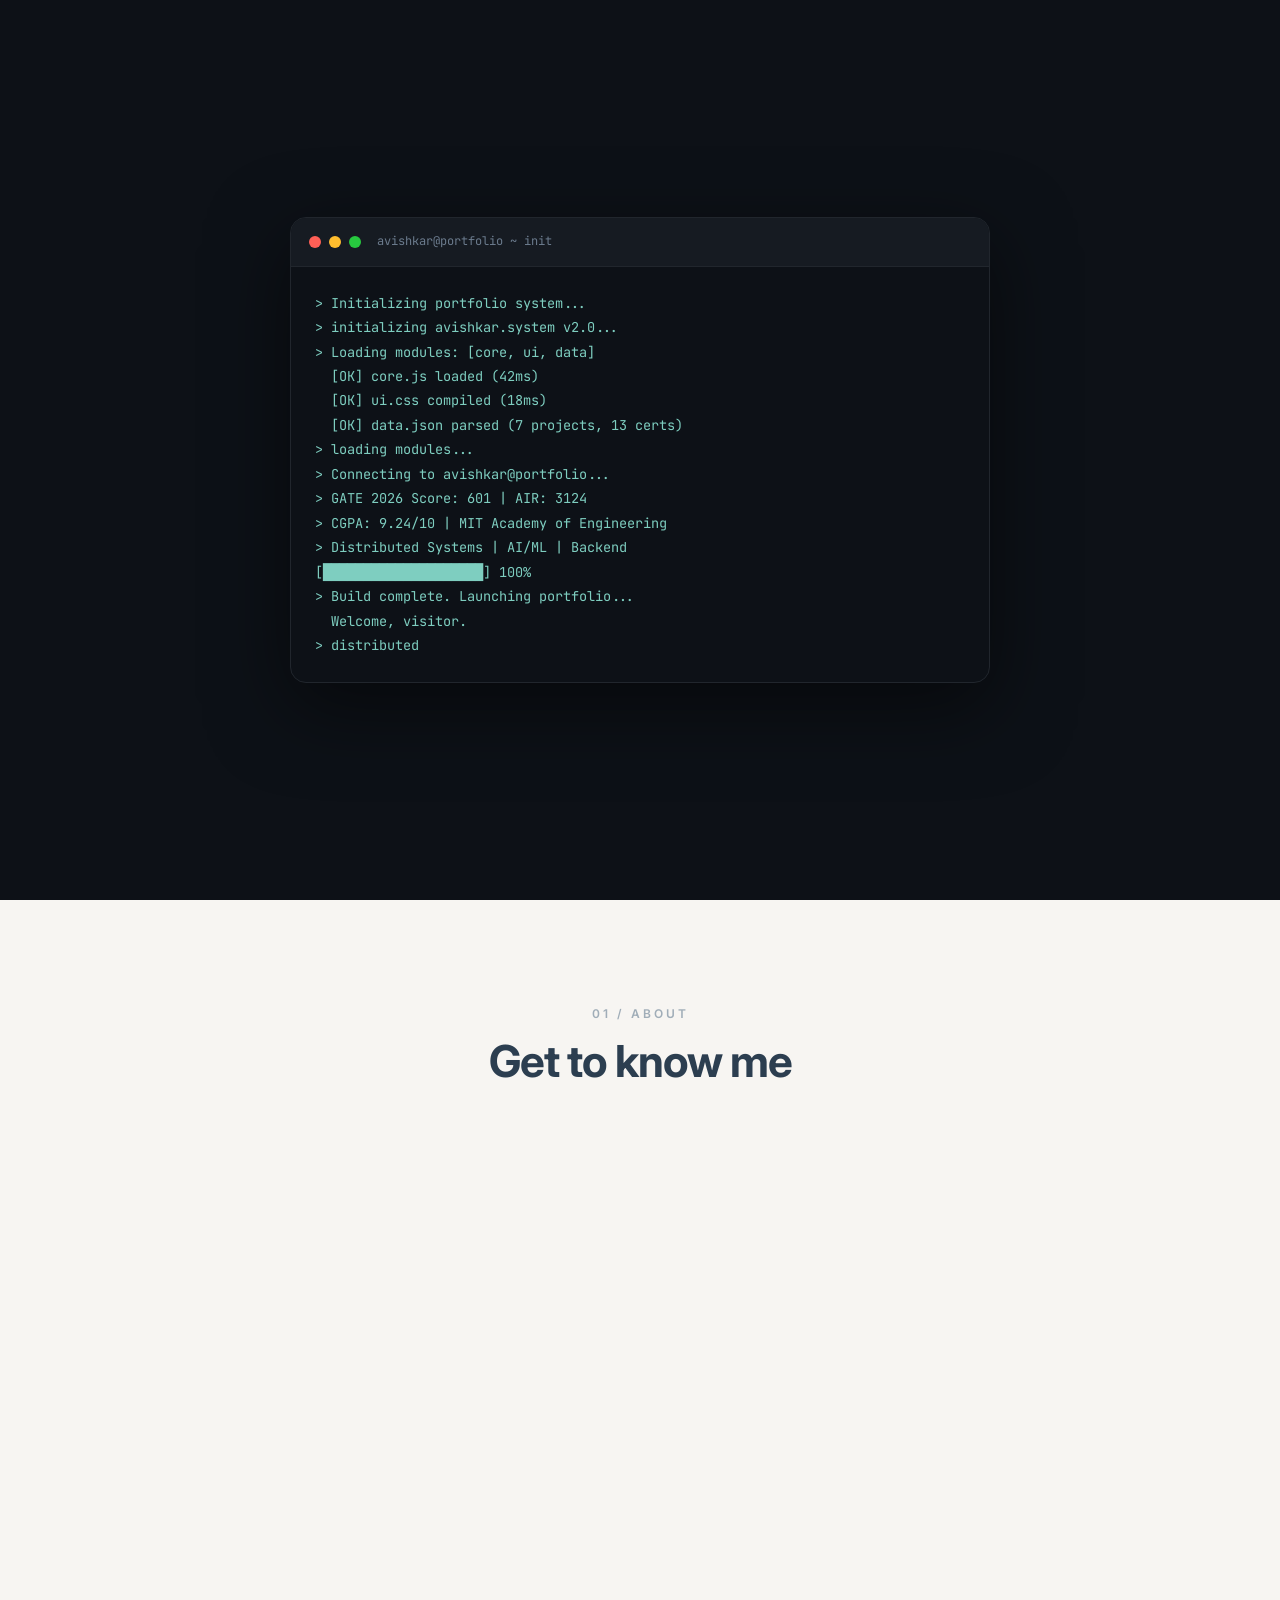
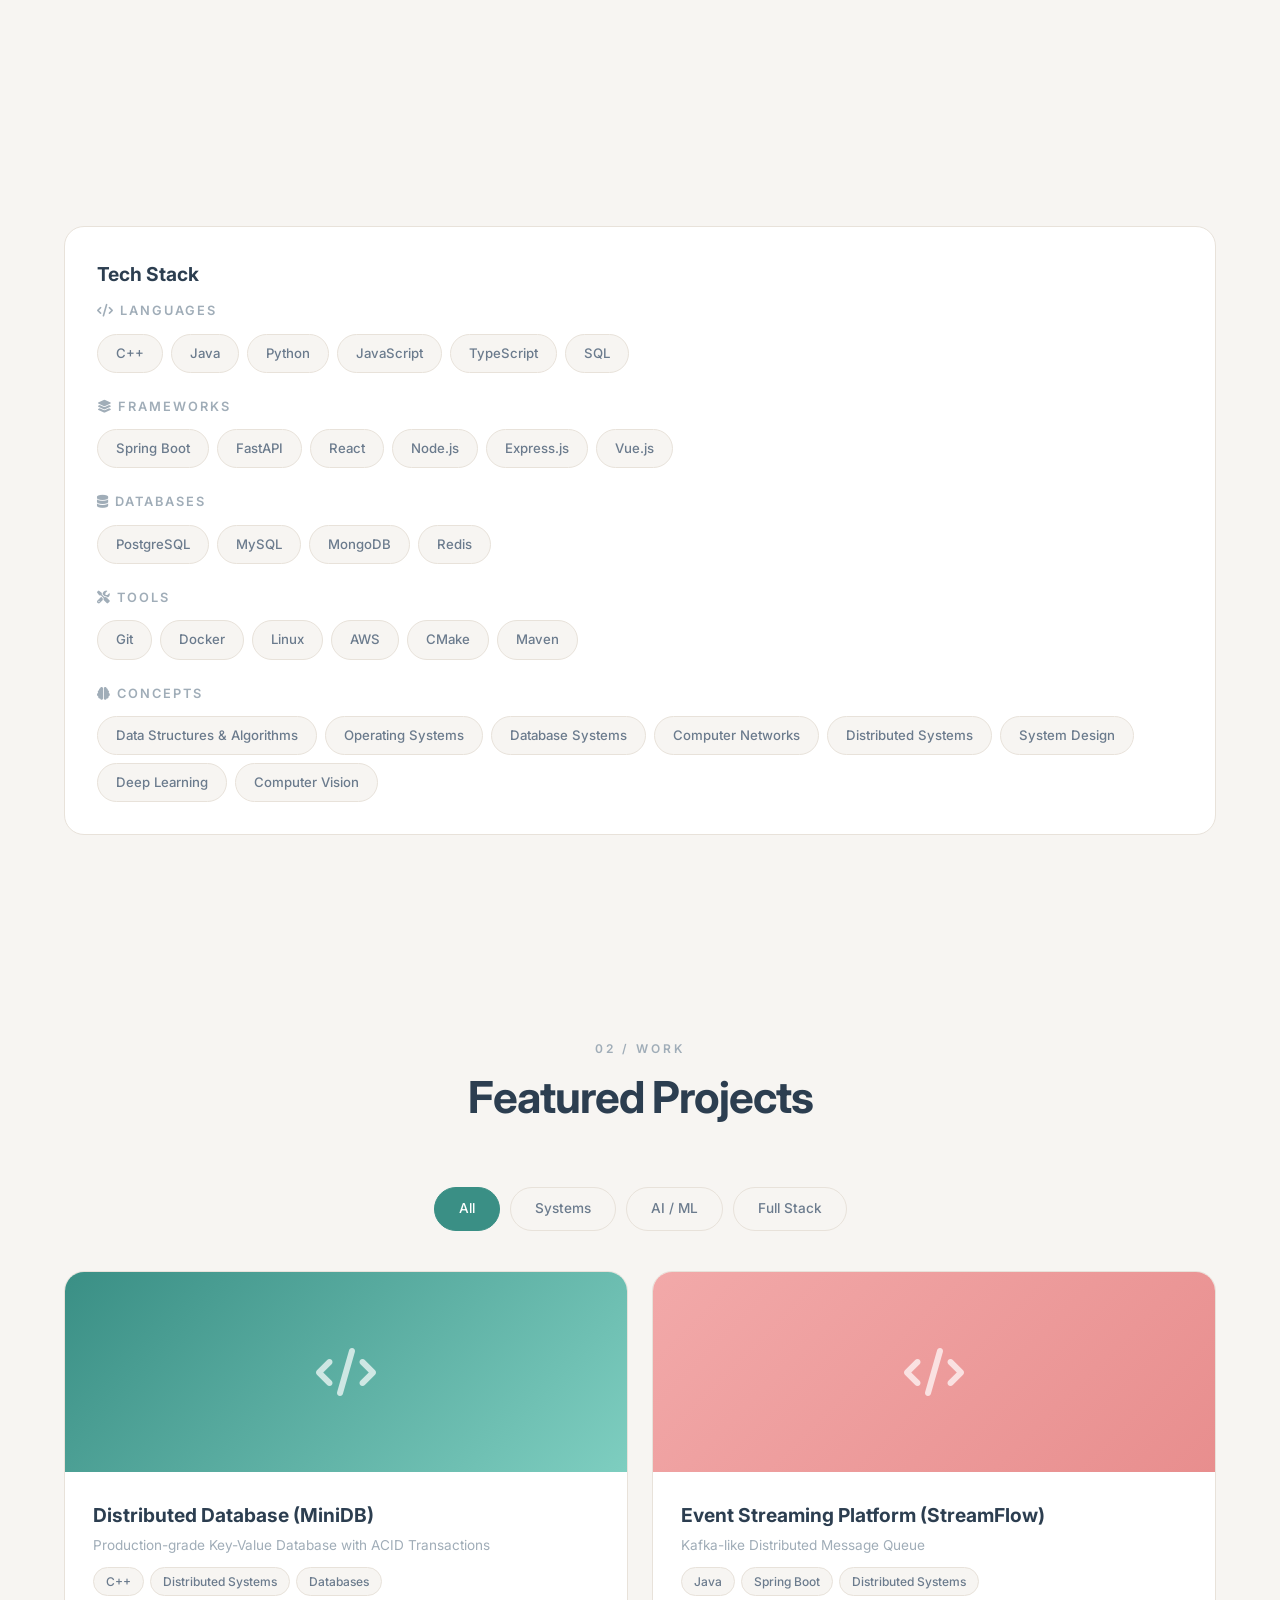
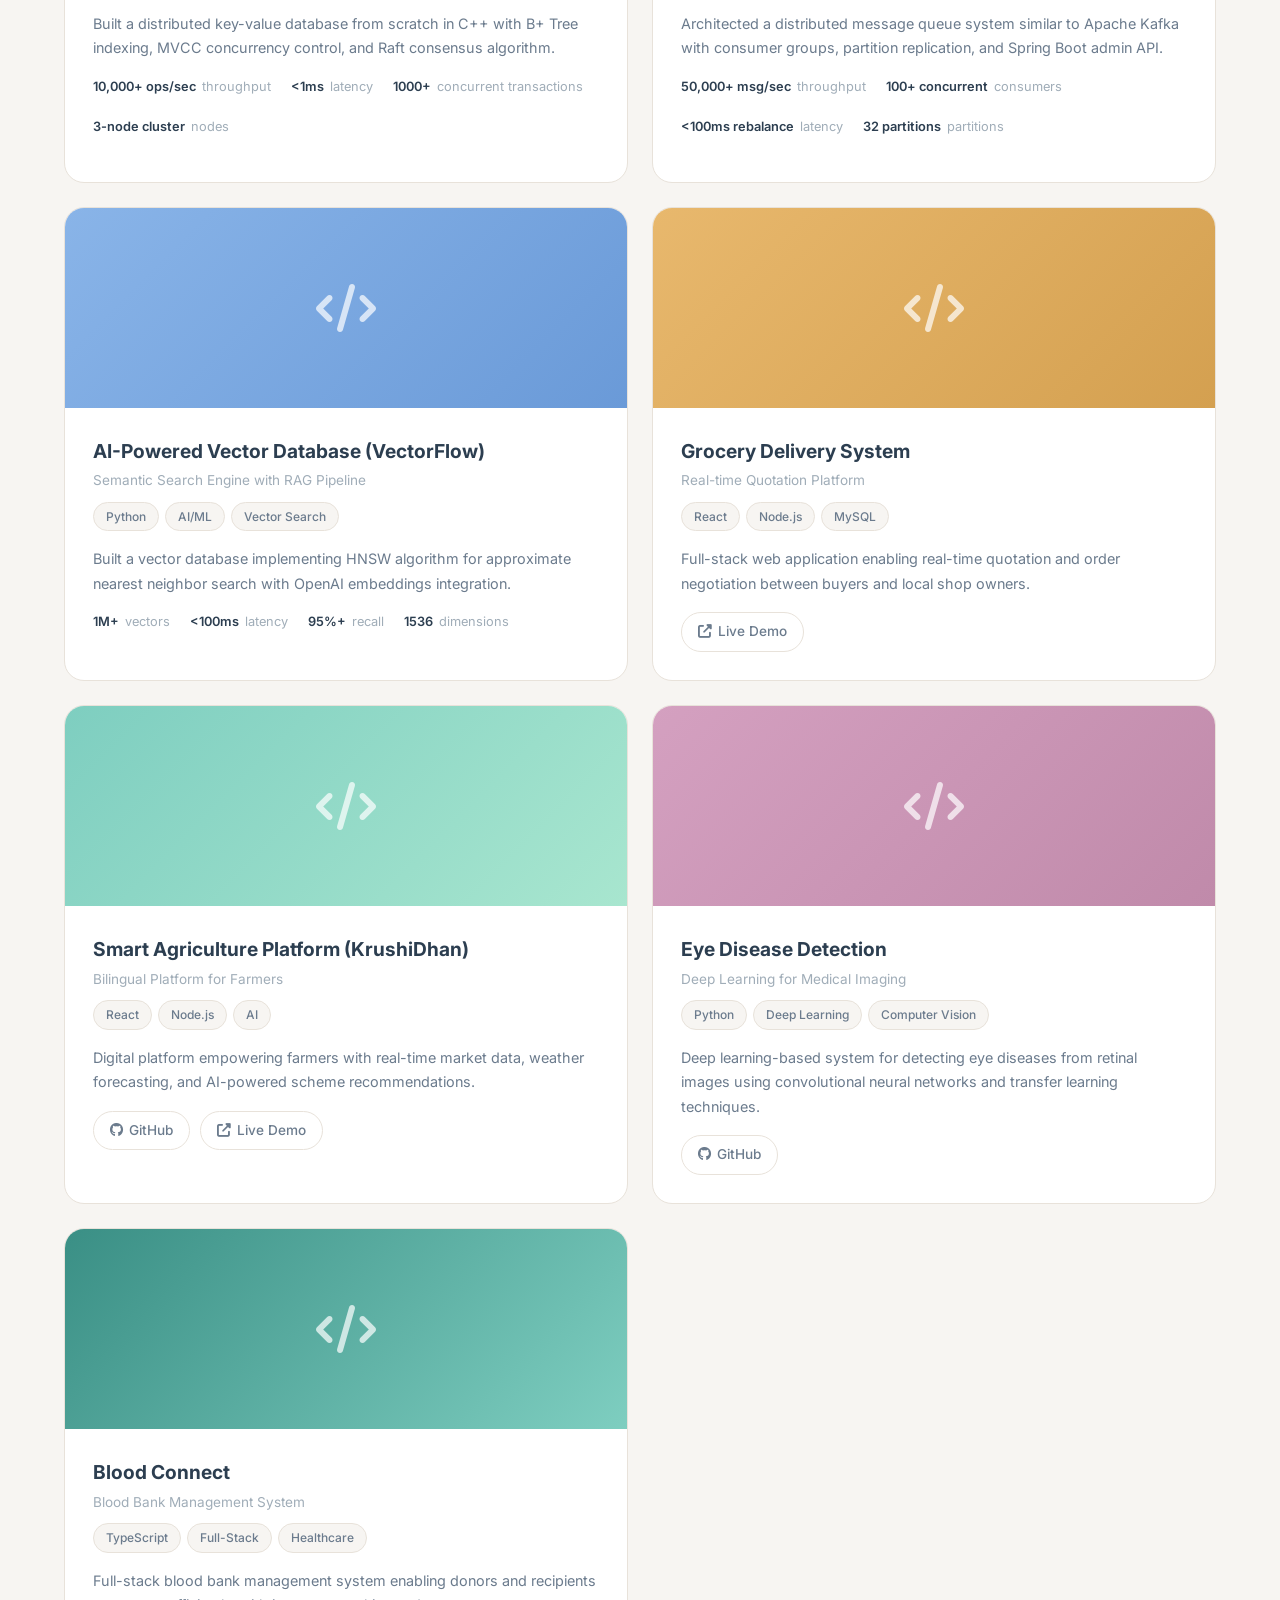
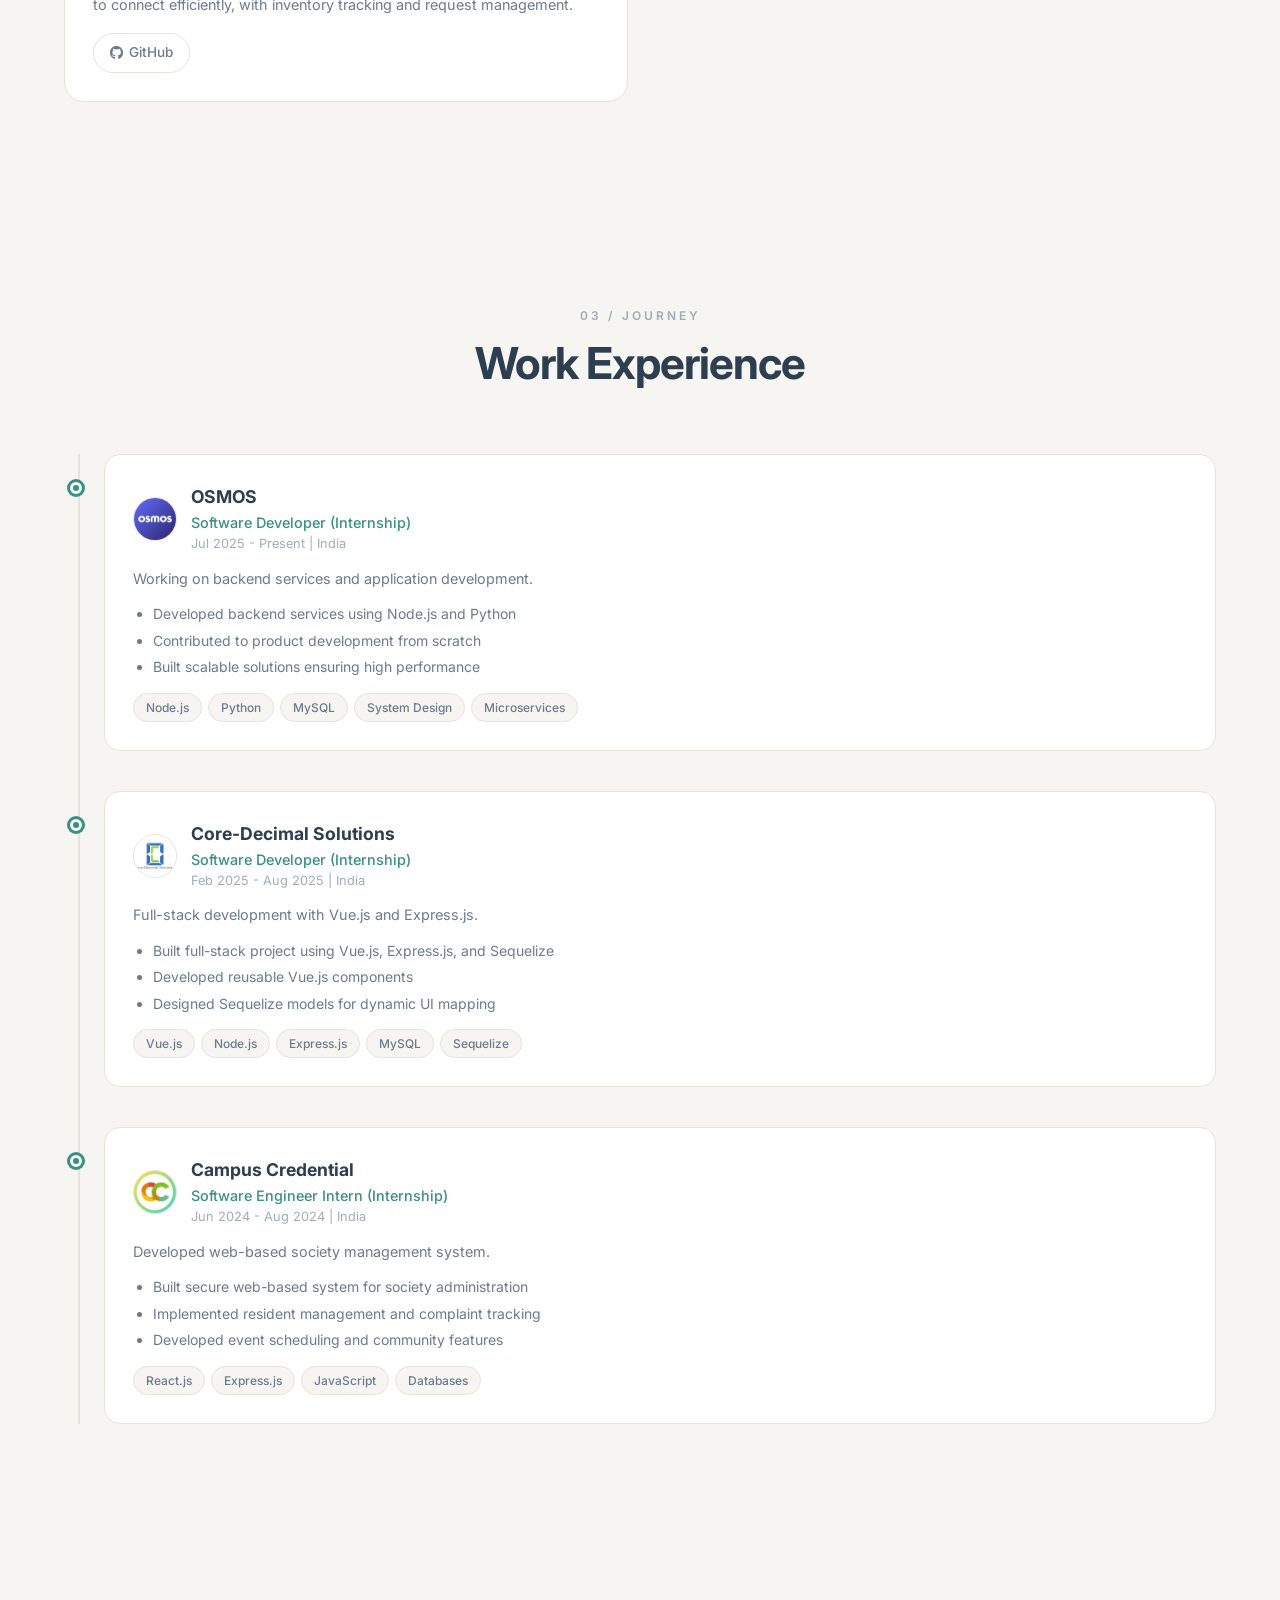
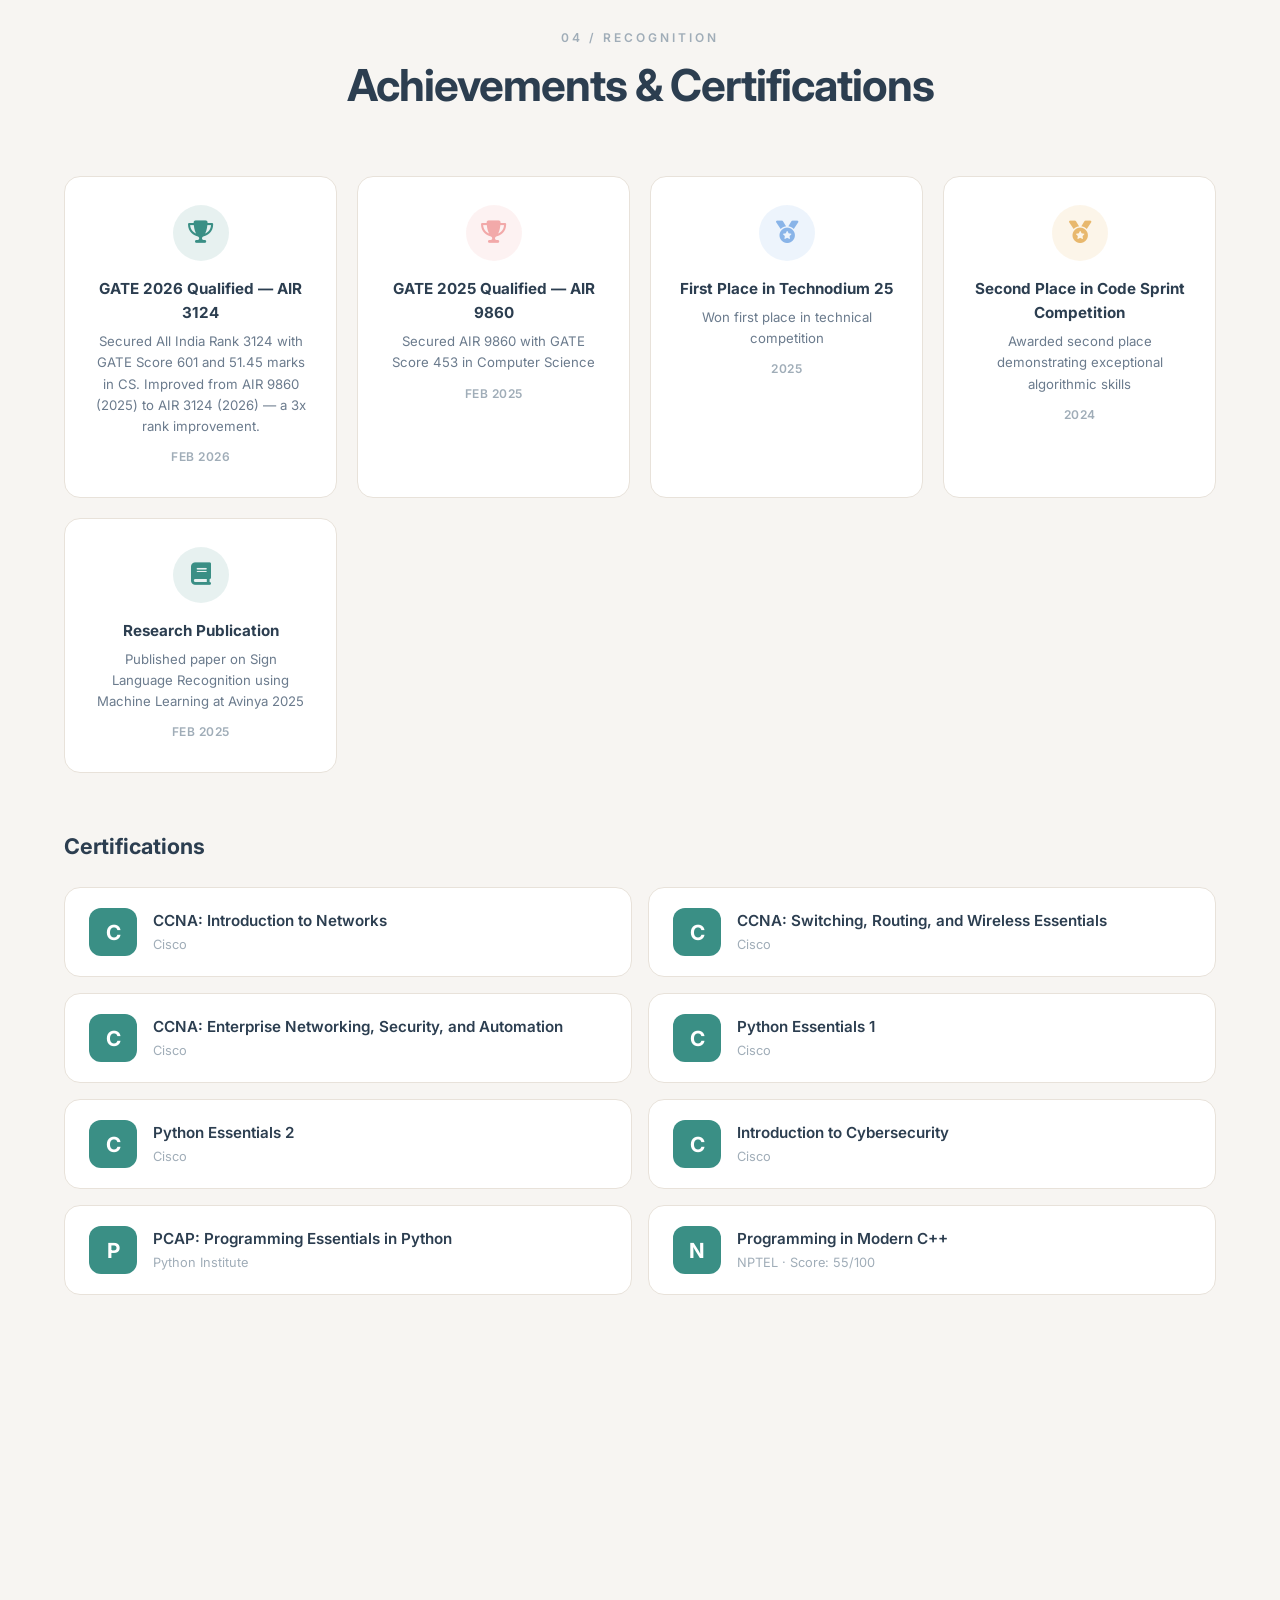
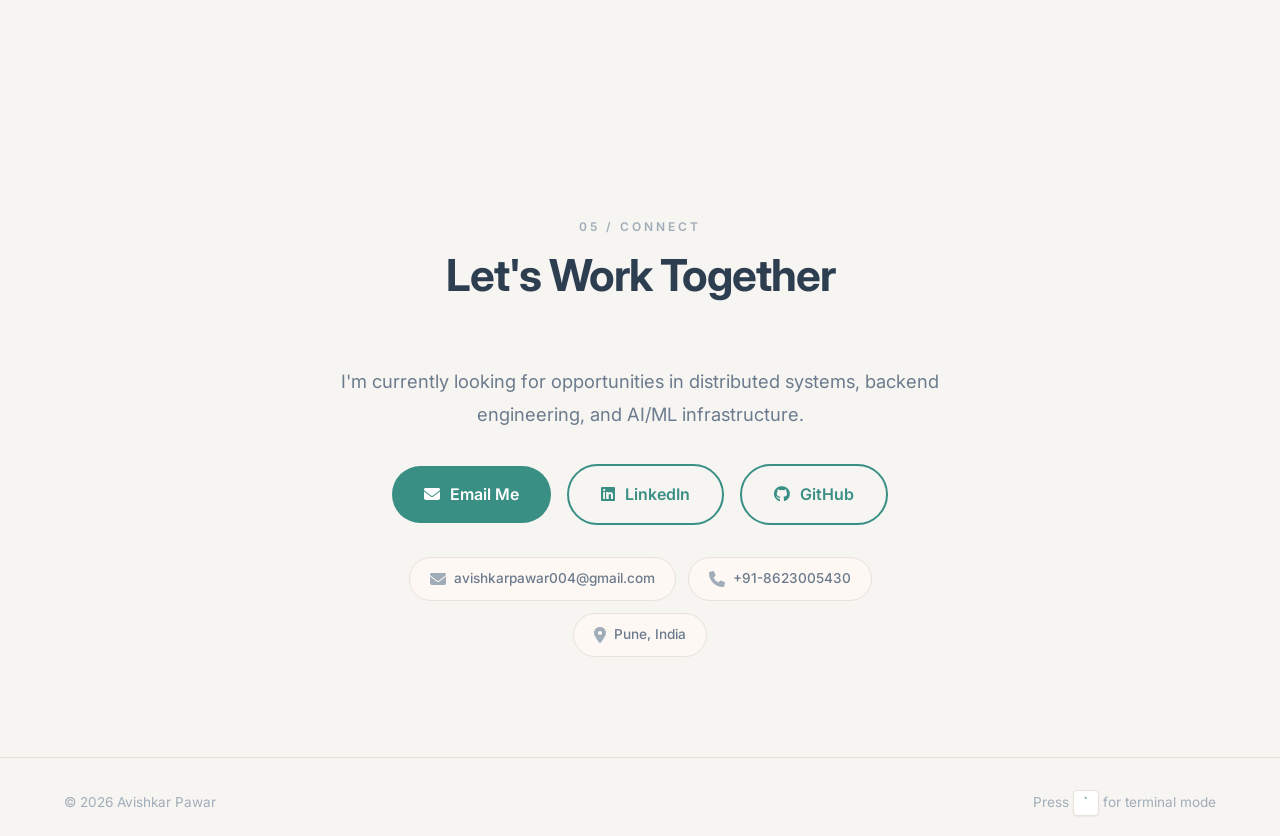
==== index.html @ d1894de3 "feat: add portfolio website, profile README, resumes, and certificates" ====
<!DOCTYPE html>
<html lang="en" data-theme="light">
<head>
  <meta charset="UTF-8">
  <meta name="viewport" content="width=device-width, initial-scale=1.0">
  <meta name="description" content="Avishkar Pawar — Systems Engineer specializing in Distributed Systems, Database Internals, and AI/ML. GATE 2026 qualified with AIR 3124. Building production-grade systems from scratch.">
  <meta name="keywords" content="Avishkar Pawar, Distributed Systems, Database Internals, AI/ML, C++, Java, Python, Software Engineer, Backend Engineer, GATE 2026">
  <meta name="author" content="Avishkar Pawar">
  <meta name="theme-color" content="#3A8F85">
  <meta name="color-scheme" content="light dark">

  <!-- Open Graph -->
  <meta property="og:type" content="website">
  <meta property="og:title" content="Avishkar Pawar — Systems & AI/ML Engineer">
  <meta property="og:description" content="Final-year Computer Engineering student building production-grade distributed systems, databases, and AI/ML infrastructure from scratch.">
  <meta property="og:image" content="assets/profile.png">
  <meta property="og:url" content="https://avishkarpawar.dev">
  <meta property="og:site_name" content="Avishkar Pawar Portfolio">

  <!-- Twitter Card -->
  <meta name="twitter:card" content="summary_large_image">
  <meta name="twitter:title" content="Avishkar Pawar — Systems & AI/ML Engineer">
  <meta name="twitter:description" content="Building production-grade distributed systems, databases, and AI/ML infrastructure from scratch.">
  <meta name="twitter:image" content="assets/profile.png">

  <title>Avishkar Pawar | Systems & AI/ML Engineer</title>

  <!-- Favicon -->
  <link rel="icon" type="image/x-icon" href="assets/favicon.ico">

  <!-- Preconnect hints for fonts -->
  <link rel="preconnect" href="https://fonts.googleapis.com">
  <link rel="preconnect" href="https://fonts.gstatic.com" crossorigin>
  <link rel="preconnect" href="https://cdnjs.cloudflare.com" crossorigin>

  <!-- Google Fonts: Inter + JetBrains Mono -->
  <link href="https://fonts.googleapis.com/css2?family=Inter:wght@300;400;500;600;700;800&family=JetBrains+Mono:wght@400;500;600&display=swap" rel="stylesheet">

  <!-- Font Awesome 6.4 — local copy (works on file://) with CDN fallback -->
  <link rel="stylesheet" href="css/fontawesome/all.min.css">
  <link rel="stylesheet" href="https://cdnjs.cloudflare.com/ajax/libs/font-awesome/6.4.0/css/all.min.css">

  <!-- Custom CSS -->
  <link rel="stylesheet" href="css/style.css">
</head>
<body>

  <!-- ============================================
       TERMINAL BOOT ANIMATION OVERLAY
  ============================================= -->
  <div class="terminal-boot" id="terminal-boot">
    <div class="terminal-window boot-window">
      <div class="terminal-header">
        <span class="dot red"></span>
        <span class="dot yellow"></span>
        <span class="dot green"></span>
        <span class="terminal-title">avishkar@portfolio ~ init</span>
      </div>
      <div class="terminal-body" id="boot-output"></div>
    </div>
  </div>

  <!-- ============================================
       CLI OVERLAY (hidden, toggled with backtick)
  ============================================= -->
  <div class="cli-overlay" id="cli-overlay">
    <div class="terminal-window cli-window">
      <div class="terminal-header">
        <span class="dot red"></span>
        <span class="dot yellow"></span>
        <span class="dot green"></span>
        <span class="terminal-title">avishkar@portfolio ~ cli</span>
        <button class="cli-close-btn" id="cli-close" aria-label="Close terminal">&times;</button>
      </div>
      <div class="terminal-body cli-body">
        <div class="cli-output" id="cli-output">
          <div class="cli-line">Welcome to Avishkar's interactive portfolio CLI.</div>
          <div class="cli-line">Type <span class="cli-cmd">help</span> for available commands.</div>
          <div class="cli-line">&nbsp;</div>
        </div>
        <div class="cli-input-line">
          <span class="cli-prompt">visitor@portfolio:~$</span>
          <input type="text" class="cli-input" id="cli-input" autocomplete="off" spellcheck="false" autofocus>
        </div>
      </div>
    </div>
  </div>

  <!-- Scroll Progress Bar -->
  <div class="scroll-progress" id="scroll-progress" role="progressbar" aria-valuenow="0" aria-valuemin="0" aria-valuemax="100"></div>

  <!-- Navigation -->
  <nav class="navbar" id="navbar" role="navigation" aria-label="Main navigation">
    <div class="container">
      <a href="#home" class="logo" aria-label="Avishkar Pawar — Home">AP<span class="logo-accent">.</span></a>

      <ul class="nav-menu" id="nav-menu" role="menubar">
        <li role="none"><a href="#home" class="nav-link" role="menuitem">Home</a></li>
        <li role="none"><a href="#about" class="nav-link" role="menuitem">About</a></li>
        <li role="none"><a href="#projects" class="nav-link" role="menuitem">Projects</a></li>
        <li role="none"><a href="#experience" class="nav-link" role="menuitem">Experience</a></li>
        <li role="none"><a href="#contact" class="nav-link" role="menuitem">Contact</a></li>
      </ul>

      <div class="nav-actions">
        <button class="theme-toggle" id="theme-toggle" aria-label="Toggle dark mode">
          <i class="fas fa-moon"></i>
        </button>
        <button class="terminal-btn" id="terminal-btn" aria-label="Open terminal">
          <i class="fas fa-terminal"></i>
        </button>
        <a href="resumes/Avishkar_Pawar_SDE_Resume.pdf" class="btn-nav" download aria-label="Download resume">
          Resume <i class="fas fa-arrow-down"></i>
        </a>
        <button class="mobile-toggle" id="mobile-toggle" aria-label="Open navigation menu" aria-expanded="false" aria-controls="nav-menu">
          <span></span>
          <span></span>
          <span></span>
        </button>
      </div>
    </div>
  </nav>

  <!-- Main Content -->
  <main>

    <!-- ============================================
         HERO — Split layout with gradient orbs
    ============================================= -->
    <section class="hero" id="home">
      <!-- Animated gradient orbs -->
      <div class="hero-bg" aria-hidden="true">
        <div class="gradient-orb orb-1"></div>
        <div class="gradient-orb orb-2"></div>
        <div class="gradient-orb orb-3"></div>
      </div>

      <div class="container">
        <div class="hero-content">
          <span class="hero-badge">
            <span class="badge-dot" aria-hidden="true"></span>
            Available for Opportunities
          </span>

          <h1 class="hero-title">
            <span class="line">Hi, I'm</span>
            <span class="line gradient-text" id="name">Avishkar Pawar</span>
          </h1>

          <div class="hero-roles" aria-live="polite">
            <span id="typing-text"></span><span class="cursor-blink" aria-hidden="true">|</span>
          </div>

          <p class="hero-desc" id="bio"></p>

          <div class="hero-cta">
            <a href="#projects" class="btn btn-primary">View My Work <i class="fas fa-arrow-right" aria-hidden="true"></i></a>
            <a href="#contact" class="btn btn-outline">Get in Touch <i class="fas fa-envelope" aria-hidden="true"></i></a>
          </div>

          <div class="hero-social" id="social-links">
            <!-- JS populates social links from data.js -->
          </div>
        </div>

        <div class="hero-visual">
          <!-- Stat cards in a staggered 2x2 grid -->
          <div class="stat-grid">
            <div class="stat-card stat-highlight" data-tilt>
              <div class="stat-icon" aria-hidden="true"><i class="fas fa-trophy"></i></div>
              <span class="stat-number">AIR 3124</span>
              <span class="stat-label">GATE 2026</span>
            </div>
            <div class="stat-card" data-tilt>
              <div class="stat-icon" aria-hidden="true"><i class="fas fa-graduation-cap"></i></div>
              <span class="stat-number" id="stat-cgpa">9.24</span>
              <span class="stat-label">CGPA</span>
            </div>
            <div class="stat-card" data-tilt>
              <div class="stat-icon" aria-hidden="true"><i class="fas fa-project-diagram"></i></div>
              <span class="stat-number" id="stat-projects">7+</span>
              <span class="stat-label">Projects</span>
            </div>
            <div class="stat-card" data-tilt>
              <div class="stat-icon" aria-hidden="true"><i class="fas fa-certificate"></i></div>
              <span class="stat-number" id="stat-certs">13+</span>
              <span class="stat-label">Certifications</span>
            </div>
          </div>
        </div>
      </div>

      <div class="scroll-hint" aria-hidden="true">
        <span>Scroll</span>
        <div class="scroll-line"></div>
      </div>
    </section>

    <!-- ============================================
         ABOUT — Bento Grid Layout
    ============================================= -->
    <section class="section" id="about">
      <div class="container">
        <div class="section-header">
          <span class="section-tag">01 / About</span>
          <h2 class="section-title">Get to know me</h2>
        </div>

        <div class="bento-grid">
          <!-- Bio card (spans 2 columns) -->
          <div class="bento-card bento-lg" id="about-bio-card">
            <h3>About Me</h3>
            <p id="about-bio"><!-- JS fills from data.js --></p>
          </div>

          <!-- Education card -->
          <div class="bento-card" id="education-card">
            <div class="bento-icon" aria-hidden="true"><i class="fas fa-graduation-cap"></i></div>
            <div id="education-details">
              <!-- JS fills from data.js -->
            </div>
          </div>

          <!-- GATE Journey Comparison card -->
          <div class="bento-card bento-gate" id="gate-card">
            <h3>GATE Journey</h3>
            <div class="gate-comparison">
              <div class="gate-year gate-prev">
                <span class="gate-year-label">2025</span>
                <span class="gate-rank">AIR 9860</span>
                <span class="gate-score">Score: 453</span>
              </div>
              <div class="gate-arrow" aria-hidden="true">
                <i class="fas fa-arrow-right"></i>
              </div>
              <div class="gate-year gate-current">
                <span class="gate-year-label">2026</span>
                <span class="gate-rank">AIR 3124</span>
                <span class="gate-score">Score: 601</span>
              </div>
            </div>
            <p class="gate-improvement">3x rank improvement</p>
          </div>

          <!-- Code snippet card -->
          <div class="bento-card bento-code" aria-label="Code snippet showcasing GATE 2026 data">
            <div class="code-header" aria-hidden="true">
              <span class="dot red"></span>
              <span class="dot yellow"></span>
              <span class="dot green"></span>
              <span class="code-filename">gate2026.ts</span>
            </div>
            <pre class="code-content"><code><span class="kw">interface</span> <span class="var">GATEResult</span> {
  <span class="key">year</span>: <span class="kw">number</span>;
  <span class="key">air</span>: <span class="kw">number</span>;
  <span class="key">score</span>: <span class="kw">number</span>;
}

<span class="kw">const</span> <span class="var">gate2026</span>: <span class="var">GATEResult</span> = {
  <span class="key">year</span>: <span class="num">2026</span>,
  <span class="key">air</span>: <span class="num">3124</span>,
  <span class="key">score</span>: <span class="num">601</span>,
  <span class="key">improvement</span>: <span class="str">"3x from 2025"</span>,
};</code></pre>
          </div>

          <!-- Skills card (full width) -->
          <div class="bento-card bento-full" id="skills-card">
            <h3>Tech Stack</h3>
            <div id="skills-grid">
              <!-- JS fills with pill-shaped skill tags grouped by category -->
            </div>
          </div>
        </div>
      </div>
    </section>

    <!-- ============================================
         PROJECTS — Featured projects with filter
    ============================================= -->
    <section class="section" id="projects">
      <div class="container">
        <div class="section-header">
          <span class="section-tag">02 / Work</span>
          <h2 class="section-title">Featured Projects</h2>
        </div>

        <div class="project-filters" role="tablist" aria-label="Filter projects by category">
          <button class="filter-btn active" data-filter="all" role="tab" aria-selected="true">All</button>
          <button class="filter-btn" data-filter="distributed-systems" role="tab" aria-selected="false">Systems</button>
          <button class="filter-btn" data-filter="ai-ml" role="tab" aria-selected="false">AI / ML</button>
          <button class="filter-btn" data-filter="full-stack" role="tab" aria-selected="false">Full Stack</button>
        </div>

        <div class="projects-grid" id="projects-grid" role="tabpanel">
          <!-- JS creates project cards from data.js -->
        </div>
      </div>
    </section>

    <!-- ============================================
         EXPERIENCE — Timeline
    ============================================= -->
    <section class="section" id="experience">
      <div class="container">
        <div class="section-header">
          <span class="section-tag">03 / Journey</span>
          <h2 class="section-title">Work Experience</h2>
        </div>

        <div class="timeline" id="timeline">
          <!-- JS fills from data.js -->
        </div>
      </div>
    </section>

    <!-- ============================================
         ACHIEVEMENTS & CERTIFICATIONS
    ============================================= -->
    <section class="section" id="achievements">
      <div class="container">
        <div class="section-header">
          <span class="section-tag">04 / Recognition</span>
          <h2 class="section-title">Achievements & Certifications</h2>
        </div>

        <div class="achievements-grid" id="achievements-grid">
          <!-- JS fills from data.js -->
        </div>

        <h3 class="subsection-title">Certifications</h3>

        <div class="certs-grid" id="certifications-slider">
          <!-- JS fills from data.js -->
        </div>
      </div>
    </section>

    <!-- ============================================
         CONTACT — Centered, bold
    ============================================= -->
    <section class="section" id="contact">
      <div class="container">
        <div class="section-header">
          <span class="section-tag">05 / Connect</span>
          <h2 class="section-title">Let's Work Together</h2>
        </div>

        <div class="contact-center">
          <p class="contact-desc">I'm currently looking for opportunities in distributed systems, backend engineering, and AI/ML infrastructure.</p>

          <div class="contact-buttons">
            <a href="mailto:avishkarpawar004@gmail.com" class="btn btn-primary btn-lg">
              <i class="fas fa-envelope" aria-hidden="true"></i> Email Me
            </a>
            <a href="https://www.linkedin.com/in/avishkarpawar" target="_blank" rel="noopener noreferrer" class="btn btn-outline btn-lg">
              <i class="fab fa-linkedin" aria-hidden="true"></i> LinkedIn
            </a>
            <a href="https://github.com/avishkar-004" target="_blank" rel="noopener noreferrer" class="btn btn-outline btn-lg">
              <i class="fab fa-github" aria-hidden="true"></i> GitHub
            </a>
          </div>

          <div class="contact-info-row">
            <div class="contact-chip">
              <i class="fas fa-envelope" aria-hidden="true"></i> avishkarpawar004@gmail.com
            </div>
            <div class="contact-chip">
              <i class="fas fa-phone" aria-hidden="true"></i> +91-8623005430
            </div>
            <div class="contact-chip">
              <i class="fas fa-map-marker-alt" aria-hidden="true"></i> Pune, India
            </div>
          </div>
        </div>
      </div>
    </section>

  </main>

  <!-- Footer -->
  <footer class="footer" role="contentinfo">
    <div class="container">
      <p>&copy; 2026 Avishkar Pawar</p>
      <p>Press <kbd>`</kbd> for terminal mode</p>
    </div>
  </footer>

  <!-- Back to Top -->
  <button class="back-to-top" id="back-to-top" aria-label="Back to top">
    <i class="fas fa-arrow-up" aria-hidden="true"></i>
  </button>

  <!-- Scripts -->
  <script src="js/data.js"></script>
  <script src="js/main.js"></script>
  <script src="js/animations.js"></script>

  <!-- Terminal Boot + CLI Script (inline for boot speed) -->
  <script>
  (function() {
    // ===== BOOT ANIMATION =====
    const bootOutput = document.getElementById('boot-output');
    const bootOverlay = document.getElementById('terminal-boot');

    const bootLines = [
      { text: '> Initializing portfolio system...', delay: 0 },
      { text: '> Loading modules: [core, ui, data]', delay: 300 },
      { text: '  [OK] core.js loaded (42ms)', delay: 500 },
      { text: '  [OK] ui.css compiled (18ms)', delay: 200 },
      { text: '  [OK] data.json parsed (7 projects, 13 certs)', delay: 300 },
      { text: '> Connecting to avishkar@portfolio...', delay: 400 },
      { text: '> GATE 2026 Score: 601 | AIR: 3124', delay: 200 },
      { text: '> CGPA: 9.24/10 | MIT Academy of Engineering', delay: 200 },
      { text: '> Distributed Systems | AI/ML | Backend', delay: 200 },
      { text: '> Build complete. Launching portfolio...', delay: 400 },
      { text: '', delay: 200 },
      { text: '  Welcome, visitor.', delay: 300 },
    ];

    let totalDelay = 0;
    bootLines.forEach((line, i) => {
      totalDelay += line.delay;
      setTimeout(() => {
        const lineEl = document.createElement('div');
        lineEl.className = 'boot-line';
        lineEl.textContent = line.text;
        bootOutput.appendChild(lineEl);
        bootOutput.scrollTop = bootOutput.scrollHeight;
      }, totalDelay);
    });

    // Fade out boot overlay after all lines
    setTimeout(() => {
      bootOverlay.classList.add('boot-done');
    }, totalDelay + 600);

    // ===== CLI OVERLAY =====
    const cliOverlay = document.getElementById('cli-overlay');
    const cliInput = document.getElementById('cli-input');
    const cliOutput = document.getElementById('cli-output');
    const cliClose = document.getElementById('cli-close');
    const terminalBtn = document.getElementById('terminal-btn');

    function openCLI() {
      cliOverlay.classList.add('active');
      setTimeout(() => cliInput.focus(), 100);
    }

    function closeCLI() {
      cliOverlay.classList.remove('active');
    }

    // Backtick key opens CLI
    document.addEventListener('keydown', (e) => {
      if (e.key === '`' && !e.ctrlKey && !e.metaKey) {
        const tag = document.activeElement.tagName.toLowerCase();
        if (tag === 'input' || tag === 'textarea') return;
        e.preventDefault();
        if (cliOverlay.classList.contains('active')) {
          closeCLI();
        } else {
          openCLI();
        }
      }
      if (e.key === 'Escape' && cliOverlay.classList.contains('active')) {
        closeCLI();
      }
    });

    if (cliClose) cliClose.addEventListener('click', closeCLI);
    if (terminalBtn) terminalBtn.addEventListener('click', openCLI);

    // Close on backdrop click
    cliOverlay.addEventListener('click', (e) => {
      if (e.target === cliOverlay) closeCLI();
    });

    // CLI Commands
    const commands = {
      help: () => [
        'Available commands:',
        '  about      - Who am I',
        '  skills     - Tech stack',
        '  gate       - GATE exam results',
        '  projects   - Project list',
        '  contact    - Get in touch',
        '  resume     - Download resume',
        '  github     - Open GitHub profile',
        '  clear      - Clear terminal',
        '  exit       - Close terminal',
      ],
      about: () => [
        'Avishkar Mahesh Pawar',
        'Final-year B.Tech Computer Engineering @ MIT AOE, Pune',
        'CGPA: 9.24/10 | GATE 2026 AIR 3124',
        'Building production-grade distributed systems from scratch.',
      ],
      skills: () => [
        'Languages:  C++, Java, Python, JavaScript, TypeScript, SQL',
        'Frameworks: Spring Boot, FastAPI, React, Node.js, Vue.js',
        'Databases:  PostgreSQL, MySQL, MongoDB, Redis',
        'Tools:      Git, Docker, Linux, AWS, CMake, Maven',
        'Concepts:   DSA, OS, DBMS, CN, Distributed Systems, DL, CV',
      ],
      gate: () => [
        'GATE CS Results:',
        '  2025  ->  AIR 9860  |  Score 453',
        '  2026  ->  AIR 3124  |  Score 601',
        '  Improvement: 3x rank jump',
      ],
      projects: () => [
        '1. MiniDB        - Distributed Key-Value Database (C++)',
        '2. StreamFlow     - Event Streaming Platform (Java)',
        '3. VectorFlow     - AI-Powered Vector Database (Python)',
        '4. Grocery Delivery - Real-time Quotation Platform (React)',
        '5. KrushiDhan     - Smart Agriculture Platform (React)',
        '6. Eye Disease    - Deep Learning Detection (Python)',
        '7. Blood Connect  - Blood Bank System (TypeScript)',
      ],
      contact: () => [
        'Email:    avishkarpawar004@gmail.com',
        'Phone:    +91-8623005430',
        'LinkedIn: linkedin.com/in/avishkarpawar',
        'GitHub:   github.com/avishkar-004',
        'Location: Pune, Maharashtra, India',
      ],
      resume: () => {
        window.open('resumes/Avishkar_Pawar_SDE_Resume.pdf', '_blank');
        return ['Opening resume in new tab...'];
      },
      github: () => {
        window.open('https://github.com/avishkar-004', '_blank');
        return ['Opening GitHub profile...'];
      },
      clear: () => {
        cliOutput.innerHTML = '';
        return [];
      },
      exit: () => {
        closeCLI();
        return ['Goodbye.'];
      },
    };

    if (cliInput) {
      cliInput.addEventListener('keydown', (e) => {
        if (e.key === 'Enter') {
          const value = cliInput.value.trim().toLowerCase();
          cliInput.value = '';

          // Echo the command
          const echoLine = document.createElement('div');
          echoLine.className = 'cli-line cli-echo';
          echoLine.innerHTML = '<span class="cli-prompt-echo">visitor@portfolio:~$</span> ' + value;
          cliOutput.appendChild(echoLine);

          if (value === '') {
            // do nothing
          } else if (commands[value]) {
            const result = commands[value]();
            result.forEach(line => {
              const el = document.createElement('div');
              el.className = 'cli-line';
              el.textContent = line;
              cliOutput.appendChild(el);
            });
          } else {
            const el = document.createElement('div');
            el.className = 'cli-line cli-error';
            el.textContent = `Command not found: ${value}. Type "help" for commands.`;
            cliOutput.appendChild(el);
          }

          // Add spacing
          const spacer = document.createElement('div');
          spacer.className = 'cli-line';
          spacer.innerHTML = '&nbsp;';
          cliOutput.appendChild(spacer);

          cliOutput.scrollTop = cliOutput.scrollHeight;
        }
      });
    }
  })();
  </script>

</body>
</html>
---- css/style.css ----
/* ================================================================
   Portfolio — Complete CSS
   Palette: Teal / Coral / Sky / Honey / Rose — zero purple/violet
   Features: Terminal boot, CLI overlay, GATE bento, full responsive
   ================================================================ */

/* ===== CUSTOM PROPERTIES ===== */
:root {
  --bg: #F7F5F2;
  --bg-alt: #FDF8F3;
  --surface: #FFFFFF;
  --border: #E8E2DA;
  --primary: #3A8F85;
  --primary-dark: #2D7A71;
  --primary-light: #7ECEC0;
  --accent-coral: #F2A9A9;
  --accent-sky: #89B4E8;
  --accent-honey: #E8B86D;
  --accent-rose: #D4A0C0;
  --text: #2C3E50;
  --text-secondary: #6B7B8D;
  --text-muted: #A0ADB8;

  --terminal-bg: #0D1117;
  --terminal-text: #7ECEC0;

  --shadow-sm: 0 1px 3px rgba(44, 62, 80, 0.04);
  --shadow-md: 0 4px 16px rgba(44, 62, 80, 0.06);
  --shadow-lg: 0 8px 32px rgba(44, 62, 80, 0.08);
  --shadow-xl: 0 16px 48px rgba(44, 62, 80, 0.1);
  --radius-sm: 8px;
  --radius-md: 12px;
  --radius-lg: 16px;
  --radius-xl: 20px;
  --radius-pill: 50px;
  --ease: cubic-bezier(0.4, 0, 0.2, 1);
  --ease-spring: cubic-bezier(0.34, 1.56, 0.64, 1);
}

[data-theme="dark"] {
  --bg: #1C2A2F;
  --bg-alt: #243338;
  --surface: #2A3A40;
  --border: #3A4A50;
  --primary: #7ECEC0;
  --primary-dark: #3A8F85;
  --primary-light: #A8E6CF;
  --text: #E8ECF0;
  --text-secondary: #A0B4C0;
  --text-muted: #6B8090;

  --shadow-sm: 0 1px 3px rgba(0, 0, 0, 0.12);
  --shadow-md: 0 4px 16px rgba(0, 0, 0, 0.2);
  --shadow-lg: 0 8px 32px rgba(0, 0, 0, 0.24);
  --shadow-xl: 0 16px 48px rgba(0, 0, 0, 0.28);
}

/* ===== RESET & BASE ===== */
*,
*::before,
*::after {
  margin: 0;
  padding: 0;
  box-sizing: border-box;
}

html {
  scroll-behavior: smooth;
  -webkit-text-size-adjust: 100%;
}

body {
  font-family: 'Inter', -apple-system, BlinkMacSystemFont, 'Segoe UI', Roboto, sans-serif;
  background: var(--bg);
  color: var(--text);
  line-height: 1.6;
  overflow-x: hidden;
  -webkit-font-smoothing: antialiased;
  -moz-osx-font-smoothing: grayscale;
  transition: background 0.4s var(--ease), color 0.4s var(--ease);
}

a {
  color: inherit;
  text-decoration: none;
}

ul, ol {
  list-style: none;
}

img {
  max-width: 100%;
  display: block;
}

button {
  font: inherit;
  cursor: pointer;
  border: none;
  background: none;
  color: inherit;
}

::selection {
  background: var(--primary-light);
  color: var(--text);
}

/* ===== KEYFRAMES ===== */
@keyframes float-1 {
  0%, 100% { transform: translate(0, 0) scale(1); }
  33% { transform: translate(30px, -40px) scale(1.05); }
  66% { transform: translate(-20px, 20px) scale(0.95); }
}

@keyframes float-2 {
  0%, 100% { transform: translate(0, 0) scale(1); }
  33% { transform: translate(-40px, 30px) scale(1.03); }
  66% { transform: translate(30px, -20px) scale(0.97); }
}

@keyframes float-3 {
  0%, 100% { transform: translate(0, 0) scale(1); }
  33% { transform: translate(20px, 30px) scale(1.04); }
  66% { transform: translate(-30px, -30px) scale(0.96); }
}

@keyframes blink {
  0%, 50% { opacity: 1; }
  51%, 100% { opacity: 0; }
}

@keyframes slideDown {
  0% { transform: scaleY(0); opacity: 0; }
  50% { transform: scaleY(1); opacity: 1; }
  100% { transform: scaleY(0); opacity: 0; }
}

@keyframes fadeInUp {
  from {
    opacity: 0;
    transform: translateY(30px);
  }
  to {
    opacity: 1;
    transform: translateY(0);
  }
}

@keyframes pulse-ring {
  0% { transform: scale(1); opacity: 0.6; }
  100% { transform: scale(1.8); opacity: 0; }
}

@keyframes boot-cursor-blink {
  0%, 49% { opacity: 1; }
  50%, 100% { opacity: 0; }
}

@keyframes gate-arrow-pulse {
  0%, 100% { transform: scale(1); opacity: 0.6; }
  50% { transform: scale(1.3); opacity: 1; }
}

@keyframes stat-glow-pulse {
  0%, 100% { box-shadow: 0 0 0 0 rgba(58, 143, 133, 0); }
  50% { box-shadow: 0 0 20px 4px rgba(58, 143, 133, 0.15); }
}

[data-theme="dark"] .stat-highlight {
  animation-name: stat-glow-pulse-dark;
}

@keyframes stat-glow-pulse-dark {
  0%, 100% { box-shadow: 0 0 0 0 rgba(126, 206, 192, 0); }
  50% { box-shadow: 0 0 20px 4px rgba(126, 206, 192, 0.2); }
}

/* ===== TERMINAL BOOT OVERLAY ===== */
.terminal-boot {
  position: fixed;
  inset: 0;
  z-index: 10000;
  background: var(--terminal-bg);
  display: flex;
  align-items: center;
  justify-content: center;
  opacity: 1;
  transition: opacity 0.8s var(--ease);
  pointer-events: auto;
}

.terminal-boot.boot-done {
  opacity: 0;
  pointer-events: none;
}

/* Shared terminal window styles */
.terminal-window {
  background: var(--terminal-bg);
  border: 1px solid #21262D;
  border-radius: var(--radius-lg);
  overflow: hidden;
  box-shadow: 0 24px 80px rgba(0, 0, 0, 0.5);
}

.terminal-header {
  display: flex;
  align-items: center;
  gap: 8px;
  padding: 14px 18px;
  background: #161B22;
  border-bottom: 1px solid #21262D;
  position: relative;
}

.terminal-header .dot {
  width: 12px;
  height: 12px;
  border-radius: 50%;
}

.terminal-header .dot.red { background: #FF5F56; }
.terminal-header .dot.yellow { background: #FFBD2E; }
.terminal-header .dot.green { background: #27C93F; }

.terminal-title {
  font-family: 'JetBrains Mono', 'Fira Code', 'SF Mono', monospace;
  font-size: 0.75rem;
  color: #6B7B8D;
  margin-left: 8px;
}

.terminal-body {
  padding: 24px;
  font-family: 'JetBrains Mono', 'Fira Code', 'SF Mono', monospace;
  font-size: 0.85rem;
  line-height: 1.8;
  color: var(--terminal-text);
}

/* Boot window */
.boot-window {
  width: 90vw;
  max-width: 700px;
  max-height: 80vh;
}

.boot-window .terminal-body {
  min-height: 280px;
  max-height: 50vh;
  overflow-y: auto;
}

.boot-line {
  opacity: 0;
  animation: fadeInUp 0.3s ease forwards;
  white-space: pre-wrap;
}

/* ===== CLI OVERLAY ===== */
.cli-overlay {
  position: fixed;
  inset: 0;
  z-index: 9000;
  background: rgba(13, 17, 23, 0.7);
  backdrop-filter: blur(8px);
  -webkit-backdrop-filter: blur(8px);
  display: flex;
  align-items: center;
  justify-content: center;
  opacity: 0;
  pointer-events: none;
  transition: opacity 0.3s var(--ease);
}

.cli-overlay.active {
  opacity: 1;
  pointer-events: auto;
}

.cli-window {
  width: 90vw;
  max-width: 800px;
  max-height: 70vh;
  display: flex;
  flex-direction: column;
  transform: translateY(20px) scale(0.96);
  transition: transform 0.3s var(--ease-spring);
}

.cli-overlay.active .cli-window {
  transform: translateY(0) scale(1);
}

.cli-close-btn {
  position: absolute;
  right: 16px;
  top: 50%;
  transform: translateY(-50%);
  background: none;
  border: none;
  color: #6B7B8D;
  font-size: 1.4rem;
  cursor: pointer;
  padding: 4px 8px;
  line-height: 1;
  transition: color 0.2s;
}

.cli-close-btn:hover {
  color: #FF5F56;
}

.cli-body {
  display: flex;
  flex-direction: column;
  flex: 1;
  min-height: 0;
  padding: 0;
}

.cli-output {
  flex: 1;
  overflow-y: auto;
  padding: 20px 24px 8px;
  font-family: 'JetBrains Mono', 'Fira Code', 'SF Mono', monospace;
  font-size: 0.82rem;
  line-height: 1.7;
  color: var(--terminal-text);
  max-height: calc(70vh - 120px);
}

.cli-line {
  white-space: pre-wrap;
  word-break: break-word;
}

.cli-cmd {
  color: #E8B86D;
  font-weight: 600;
}

.cli-echo {
  color: #6B7B8D;
}

.cli-prompt-echo {
  color: #3A8F85;
}

.cli-error {
  color: #F2A9A9;
}

.cli-input-line {
  display: flex;
  align-items: center;
  gap: 10px;
  padding: 12px 24px 16px;
  border-top: 1px solid #21262D;
}

.cli-prompt {
  font-family: 'JetBrains Mono', 'Fira Code', 'SF Mono', monospace;
  font-size: 0.82rem;
  color: #3A8F85;
  white-space: nowrap;
  flex-shrink: 0;
}

.cli-input {
  flex: 1;
  background: none;
  border: none;
  outline: none;
  font-family: 'JetBrains Mono', 'Fira Code', 'SF Mono', monospace;
  font-size: 0.82rem;
  color: var(--terminal-text);
  caret-color: var(--terminal-text);
}

.cli-input::placeholder {
  color: #3A4A50;
}

/* ===== SCROLL PROGRESS BAR ===== */
.scroll-progress {
  position: fixed;
  top: 0;
  left: 0;
  height: 3px;
  width: 0%;
  background: linear-gradient(90deg, var(--primary), var(--primary-light));
  z-index: 9999;
  transition: width 0.1s linear;
  border-radius: 0 2px 2px 0;
}

/* ===== NAVBAR ===== */
.navbar {
  position: fixed;
  top: 0;
  left: 0;
  width: 100%;
  z-index: 1000;
  padding: 16px 0;
  backdrop-filter: blur(20px);
  -webkit-backdrop-filter: blur(20px);
  background: rgba(247, 245, 242, 0.72);
  border-bottom: 1px solid transparent;
  transition: all 0.3s var(--ease);
}

[data-theme="dark"] .navbar {
  background: rgba(28, 42, 47, 0.72);
}

.navbar.scrolled {
  background: rgba(247, 245, 242, 0.88);
  border-bottom: 1px solid var(--border);
  box-shadow: var(--shadow-sm);
  padding: 12px 0;
}

[data-theme="dark"] .navbar.scrolled {
  background: rgba(28, 42, 47, 0.88);
}

.navbar .container {
  max-width: 1200px;
  margin: 0 auto;
  padding: 0 24px;
  display: flex;
  align-items: center;
  justify-content: space-between;
}

.logo {
  font-size: 1.5rem;
  font-weight: 800;
  letter-spacing: -0.5px;
  color: var(--text);
}

.logo-accent {
  color: var(--primary);
  font-size: 1.8rem;
  line-height: 0;
}

.nav-menu {
  display: flex;
  align-items: center;
  gap: 32px;
}

.nav-link {
  position: relative;
  font-size: 0.925rem;
  font-weight: 500;
  color: var(--text-secondary);
  transition: color 0.3s var(--ease);
  padding: 4px 0;
}

.nav-link::after {
  content: '';
  position: absolute;
  bottom: -2px;
  left: 50%;
  width: 0;
  height: 2px;
  background: var(--primary);
  border-radius: 1px;
  transition: width 0.3s var(--ease), left 0.3s var(--ease);
}

.nav-link:hover,
.nav-link.active {
  color: var(--text);
}

.nav-link:hover::after,
.nav-link.active::after {
  width: 100%;
  left: 0;
}

.nav-actions {
  display: flex;
  align-items: center;
  gap: 12px;
}

.btn-nav {
  display: inline-flex;
  align-items: center;
  gap: 8px;
  padding: 10px 22px;
  font-size: 0.875rem;
  font-weight: 600;
  color: var(--surface);
  background: var(--primary);
  border-radius: var(--radius-pill);
  transition: all 0.3s var(--ease);
}

.btn-nav:hover {
  background: var(--primary-dark);
  transform: translateY(-1px);
  box-shadow: var(--shadow-md);
}

/* Terminal Button in Navbar */
.terminal-btn {
  width: 42px;
  height: 42px;
  border-radius: 50%;
  display: flex;
  align-items: center;
  justify-content: center;
  cursor: pointer;
  border: 2px solid var(--primary);
  background: rgba(58, 143, 133, 0.08);
  color: var(--primary);
  font-size: 0.95rem;
  transition: all 0.3s var(--ease);
  box-shadow: var(--shadow-sm);
}

.terminal-btn:hover {
  color: var(--surface);
  background: var(--primary);
  border-color: var(--primary);
  transform: scale(1.08);
  box-shadow: 0 4px 16px rgba(58, 143, 133, 0.3);
}

[data-theme="dark"] .terminal-btn {
  border-color: var(--primary);
  background: rgba(126, 206, 192, 0.1);
  color: var(--primary);
}

[data-theme="dark"] .terminal-btn:hover {
  background: var(--primary);
  color: #1C2A2F;
}

/* Mobile Toggle */
.mobile-toggle {
  display: none;
  flex-direction: column;
  justify-content: center;
  gap: 5px;
  width: 28px;
  height: 28px;
  cursor: pointer;
  z-index: 1001;
}

.mobile-toggle span {
  display: block;
  width: 100%;
  height: 2px;
  background: var(--text);
  border-radius: 2px;
  transition: all 0.3s var(--ease);
  transform-origin: center;
}

.mobile-toggle.active span:nth-child(1) {
  transform: translateY(7px) rotate(45deg);
}

.mobile-toggle.active span:nth-child(2) {
  opacity: 0;
  transform: scaleX(0);
}

.mobile-toggle.active span:nth-child(3) {
  transform: translateY(-7px) rotate(-45deg);
}

/* ===== HERO ===== */
.hero {
  min-height: 100vh;
  display: flex;
  align-items: center;
  position: relative;
  overflow: hidden;
  padding: 120px 0 80px;
}

.hero .container {
  max-width: 1200px;
  margin: 0 auto;
  padding: 0 24px;
  display: flex;
  align-items: center;
  gap: 60px;
  width: 100%;
  position: relative;
  z-index: 2;
}

/* Gradient Orbs */
.hero-bg {
  position: absolute;
  inset: 0;
  overflow: hidden;
  z-index: 0;
}

.gradient-orb {
  position: absolute;
  border-radius: 50%;
  filter: blur(80px);
  opacity: 0.15;
  will-change: transform;
}

[data-theme="dark"] .gradient-orb {
  opacity: 0.08;
}

.gradient-orb.orb-1 {
  width: 600px;
  height: 600px;
  background: radial-gradient(circle, var(--primary) 0%, transparent 70%);
  top: -10%;
  right: -5%;
  animation: float-1 25s ease-in-out infinite;
}

.gradient-orb.orb-2 {
  width: 500px;
  height: 500px;
  background: radial-gradient(circle, var(--accent-coral) 0%, transparent 70%);
  bottom: -10%;
  left: -5%;
  animation: float-2 22s ease-in-out infinite;
}

.gradient-orb.orb-3 {
  width: 450px;
  height: 450px;
  background: radial-gradient(circle, var(--accent-honey) 0%, transparent 70%);
  top: 40%;
  left: 40%;
  animation: float-3 28s ease-in-out infinite;
}

/* Hero Content (left side) */
.hero-content {
  flex: 0 0 55%;
  max-width: 55%;
}

.hero-badge {
  display: inline-flex;
  align-items: center;
  gap: 8px;
  padding: 8px 18px;
  background: var(--bg-alt);
  border: 1px solid var(--border);
  border-radius: var(--radius-pill);
  font-size: 0.825rem;
  font-weight: 500;
  color: var(--text-secondary);
  margin-bottom: 24px;
}

.hero-badge .badge-dot {
  width: 8px;
  height: 8px;
  background: #3A8F85;
  border-radius: 50%;
  position: relative;
}

.hero-badge .badge-dot::after {
  content: '';
  position: absolute;
  inset: 0;
  border-radius: 50%;
  background: #3A8F85;
  animation: pulse-ring 2s ease-out infinite;
}

.hero-title {
  font-size: clamp(2.5rem, 5vw, 3.75rem);
  font-weight: 700;
  line-height: 1.1;
  letter-spacing: -1.5px;
  margin-bottom: 16px;
  color: var(--text);
}

.hero-title .line {
  display: block;
}

.hero-title .gradient-text {
  background: linear-gradient(135deg, var(--primary) 0%, var(--primary-light) 100%);
  -webkit-background-clip: text;
  -webkit-text-fill-color: transparent;
  background-clip: text;
}

.hero-roles {
  font-family: 'JetBrains Mono', 'Fira Code', 'SF Mono', monospace;
  font-size: 1rem;
  color: var(--text-secondary);
  margin-bottom: 12px;
  min-height: 1.6em;
}

.cursor-blink {
  display: inline-block;
  width: 2px;
  height: 1.1em;
  background: var(--primary);
  margin-left: 2px;
  vertical-align: text-bottom;
  animation: blink 1s step-end infinite;
}

.hero-desc {
  font-size: 1.05rem;
  line-height: 1.7;
  color: var(--text-secondary);
  margin-bottom: 32px;
  max-width: 520px;
}

.hero-cta {
  display: flex;
  align-items: center;
  gap: 16px;
  margin-bottom: 36px;
  flex-wrap: wrap;
}

/* Buttons */
.btn {
  display: inline-flex;
  align-items: center;
  gap: 10px;
  cursor: pointer;
  text-decoration: none;
  transition: all 0.3s var(--ease);
}

.btn-primary {
  display: inline-flex;
  align-items: center;
  gap: 10px;
  padding: 14px 32px;
  font-size: 0.95rem;
  font-weight: 600;
  color: var(--surface);
  background: var(--primary);
  border-radius: var(--radius-pill);
  transition: all 0.3s var(--ease);
  border: none;
  cursor: pointer;
}

.btn-primary:hover {
  background: var(--primary-dark);
  transform: translateY(-2px);
  box-shadow: 0 8px 24px rgba(58, 143, 133, 0.3);
}

[data-theme="dark"] .btn-primary {
  color: #1C2A2F;
}

[data-theme="dark"] .btn-primary:hover {
  box-shadow: 0 8px 24px rgba(126, 206, 192, 0.25);
}

.btn-outline {
  display: inline-flex;
  align-items: center;
  gap: 10px;
  padding: 14px 32px;
  font-size: 0.95rem;
  font-weight: 600;
  color: var(--primary);
  background: transparent;
  border: 2px solid var(--primary);
  border-radius: var(--radius-pill);
  transition: all 0.3s var(--ease);
  cursor: pointer;
}

.btn-outline:hover {
  background: var(--primary);
  color: var(--surface);
  transform: translateY(-2px);
  box-shadow: 0 8px 24px rgba(58, 143, 133, 0.2);
}

[data-theme="dark"] .btn-outline:hover {
  color: #1C2A2F;
}

.btn-lg {
  padding: 16px 32px;
  font-size: 1rem;
}

/* Hero Social Links */
.hero-social {
  display: flex;
  align-items: center;
  gap: 16px;
  margin-top: 28px;
}

.social-link,
.hero-social a {
  display: flex;
  align-items: center;
  justify-content: center;
  width: 46px;
  height: 46px;
  border-radius: 50%;
  border: 2px solid var(--border);
  background: var(--surface);
  color: var(--text);
  font-size: 1.2rem;
  transition: all 0.3s var(--ease);
  box-shadow: var(--shadow-sm);
}

.social-link:hover,
.hero-social a:hover {
  color: var(--surface);
  background: var(--primary);
  border-color: var(--primary);
  transform: translateY(-4px);
  box-shadow: 0 8px 24px rgba(58, 143, 133, 0.25);
}

/* Hero Visual (right side) */
.hero-visual {
  flex: 1;
  position: relative;
}

.stat-grid {
  display: grid;
  grid-template-columns: repeat(2, 1fr);
  gap: 16px;
}

.stat-card {
  background: var(--surface);
  border: 1px solid var(--border);
  border-radius: var(--radius-lg);
  padding: 24px;
  text-align: center;
  box-shadow: var(--shadow-sm);
  transition: all 0.3s var(--ease);
}

.stat-card:nth-child(2) {
  transform: translateY(20px);
}

.stat-card:nth-child(3) {
  transform: translateY(-10px);
}

.stat-card:hover {
  transform: perspective(600px) rotateY(-2deg) rotateX(2deg) translateY(-4px);
  box-shadow: var(--shadow-lg);
}

.stat-card:nth-child(2):hover {
  transform: perspective(600px) rotateY(-2deg) rotateX(2deg) translateY(16px);
}

.stat-card:nth-child(3):hover {
  transform: perspective(600px) rotateY(2deg) rotateX(-2deg) translateY(-14px);
}

/* Stat Highlight — GATE card with teal gradient border + glow */
.stat-highlight {
  border: 2px solid transparent;
  background-image: linear-gradient(var(--surface), var(--surface)), linear-gradient(135deg, #3A8F85, #7ECEC0);
  background-origin: border-box;
  background-clip: padding-box, border-box;
  animation: stat-glow-pulse 3s ease-in-out infinite;
}

[data-theme="dark"] .stat-highlight {
  background-image: linear-gradient(var(--surface), var(--surface)), linear-gradient(135deg, #7ECEC0, #A8E6CF);
}

.stat-card .stat-icon {
  font-size: 1.5rem;
  margin-bottom: 8px;
  color: var(--primary);
}

.stat-card .stat-number {
  display: block;
  font-size: 2rem;
  font-weight: 700;
  color: var(--primary);
  line-height: 1.2;
}

.stat-card .stat-label {
  display: block;
  font-size: 0.8rem;
  color: var(--text-muted);
  text-transform: uppercase;
  letter-spacing: 1px;
  margin-top: 4px;
}

/* Scroll Hint */
.scroll-hint {
  position: absolute;
  bottom: 32px;
  left: 50%;
  transform: translateX(-50%);
  display: flex;
  flex-direction: column;
  align-items: center;
  gap: 8px;
  z-index: 2;
}

.scroll-hint span {
  font-size: 0.75rem;
  text-transform: uppercase;
  letter-spacing: 2px;
  color: var(--text-muted);
  font-weight: 500;
}

.scroll-hint .scroll-line {
  width: 1px;
  height: 40px;
  background: var(--border);
  position: relative;
  overflow: hidden;
}

.scroll-hint .scroll-line::after {
  content: '';
  position: absolute;
  top: 0;
  left: 0;
  width: 100%;
  height: 100%;
  background: var(--primary);
  transform-origin: top;
  animation: slideDown 2s ease-in-out infinite;
}

/* ===== SECTIONS ===== */
.section {
  padding: 100px 0;
  position: relative;
}

.section .container {
  max-width: 1200px;
  margin: 0 auto;
  padding: 0 24px;
}

.section-header {
  text-align: center;
  margin-bottom: 64px;
}

.section-tag {
  display: inline-block;
  font-size: 0.75rem;
  font-weight: 600;
  text-transform: uppercase;
  letter-spacing: 3px;
  color: var(--text-muted);
  margin-bottom: 12px;
}

.section-title {
  font-size: clamp(2rem, 4vw, 2.75rem);
  font-weight: 700;
  color: var(--text);
  letter-spacing: -1px;
  line-height: 1.2;
}

.section-subtitle {
  font-size: 1.05rem;
  color: var(--text-secondary);
  margin-top: 12px;
  max-width: 560px;
  margin-left: auto;
  margin-right: auto;
  line-height: 1.7;
}

/* ===== BENTO GRID ===== */
.bento-grid {
  display: grid;
  grid-template-columns: repeat(3, 1fr);
  gap: 20px;
}

.bento-card {
  background: var(--surface);
  border-radius: var(--radius-xl);
  padding: 32px;
  border: 1px solid var(--border);
  transition: all 0.3s var(--ease);
  overflow: hidden;
  position: relative;
}

.bento-card:hover {
  transform: translateY(-4px);
  box-shadow: var(--shadow-lg);
}

.bento-lg {
  grid-column: span 2;
}

.bento-full {
  grid-column: span 3;
}

/* Bento Icon */
.bento-icon {
  width: 56px;
  height: 56px;
  border-radius: 50%;
  background: var(--primary);
  display: flex;
  align-items: center;
  justify-content: center;
  color: var(--surface);
  font-size: 1.4rem;
  margin-bottom: 20px;
  flex-shrink: 0;
}

[data-theme="dark"] .bento-icon {
  color: #1C2A2F;
}

.bento-card h3 {
  font-size: 1.2rem;
  font-weight: 700;
  margin-bottom: 8px;
  color: var(--text);
}

.bento-card h4 {
  font-size: 1.05rem;
  font-weight: 600;
  color: var(--text);
  margin-bottom: 4px;
}

.bento-card p {
  font-size: 0.925rem;
  color: var(--text-secondary);
  line-height: 1.7;
}

/* ===== BENTO GATE CARD ===== */
.bento-gate {
  display: flex;
  flex-direction: column;
}

.gate-comparison {
  display: flex;
  align-items: center;
  justify-content: center;
  gap: 20px;
  margin: 16px 0 12px;
}

.gate-year {
  display: flex;
  flex-direction: column;
  align-items: center;
  gap: 4px;
  padding: 16px 20px;
  border-radius: var(--radius-md);
  background: var(--bg);
  border: 1px solid var(--border);
  min-width: 110px;
}

.gate-year-label {
  font-size: 0.7rem;
  font-weight: 700;
  text-transform: uppercase;
  letter-spacing: 2px;
  color: var(--text-muted);
}

.gate-rank {
  font-size: 1.1rem;
  font-weight: 700;
  color: var(--text);
}

.gate-score {
  font-size: 0.78rem;
  color: var(--text-secondary);
}

/* Current GATE year gets teal accent */
.gate-current {
  border-color: var(--primary);
  background: rgba(58, 143, 133, 0.06);
}

[data-theme="dark"] .gate-current {
  background: rgba(126, 206, 192, 0.08);
}

.gate-current .gate-rank {
  color: var(--primary);
}

.gate-arrow {
  font-size: 1.2rem;
  color: var(--primary);
  animation: gate-arrow-pulse 2s ease-in-out infinite;
  flex-shrink: 0;
}

.gate-improvement {
  font-size: 0.9rem;
  font-weight: 700;
  color: var(--primary);
  text-align: center;
}

/* Bento Code Block */
.bento-code {
  background: #1C2A2F !important;
  color: #E8ECF0;
  font-family: 'JetBrains Mono', 'Fira Code', 'SF Mono', monospace;
  font-size: 0.82rem;
  line-height: 1.8;
  overflow-x: auto;
}

.bento-code .code-header {
  display: flex;
  align-items: center;
  gap: 8px;
  margin-bottom: 20px;
}

.bento-code .code-header .dot {
  width: 12px;
  height: 12px;
  border-radius: 50%;
}

.bento-code .code-header .dot.red { background: #FF5F56; }
.bento-code .code-header .dot.yellow { background: #FFBD2E; }
.bento-code .code-header .dot.green { background: #27C93F; }

.code-filename {
  font-family: 'JetBrains Mono', 'Fira Code', 'SF Mono', monospace;
  font-size: 0.75rem;
  color: #6B7B8D;
  margin-left: 4px;
}

.code-content {
  margin: 0;
  font-family: inherit;
  font-size: inherit;
  line-height: inherit;
}

.bento-code .kw  { color: #7ECEC0; }
.bento-code .var { color: #E8ECF0; }
.bento-code .str { color: #3A8F85; }
.bento-code .key { color: #89B4E8; }
.bento-code .num { color: #F2A9A9; }

/* ===== SKILL GROUPS & PILLS ===== */
.skill-group {
  margin-bottom: 20px;
}

.skill-group:last-child {
  margin-bottom: 0;
}

.skill-group-title {
  display: inline-block;
  font-size: 0.8rem;
  font-weight: 600;
  text-transform: uppercase;
  letter-spacing: 2px;
  color: var(--text-muted);
  margin-bottom: 12px;
}

.skill-pills {
  display: flex;
  flex-wrap: wrap;
  gap: 8px;
}

.skill-pill {
  display: inline-flex;
  align-items: center;
  gap: 6px;
  padding: 8px 18px;
  border-radius: var(--radius-pill);
  border: 1px solid var(--border);
  background: var(--bg);
  font-size: 0.825rem;
  font-weight: 500;
  color: var(--text-secondary);
  transition: all 0.3s var(--ease);
}

.skill-pill:hover {
  background: var(--primary);
  color: var(--surface);
  border-color: var(--primary);
  transform: translateY(-1px);
}

[data-theme="dark"] .skill-pill:hover {
  color: #1C2A2F;
}

/* ===== PROJECT FILTERS ===== */
.project-filters {
  display: flex;
  align-items: center;
  justify-content: center;
  gap: 10px;
  margin-bottom: 40px;
  flex-wrap: wrap;
}

.filter-btn {
  padding: 10px 24px;
  font-size: 0.85rem;
  font-weight: 500;
  border-radius: var(--radius-pill);
  border: 1px solid var(--border);
  background: transparent;
  color: var(--text-secondary);
  cursor: pointer;
  transition: all 0.3s var(--ease);
}

.filter-btn:hover {
  background: rgba(58, 143, 133, 0.08);
  border-color: var(--primary);
  color: var(--primary);
}

[data-theme="dark"] .filter-btn:hover {
  background: rgba(126, 206, 192, 0.08);
}

.filter-btn.active {
  background: var(--primary);
  color: var(--surface);
  border-color: var(--primary);
}

[data-theme="dark"] .filter-btn.active {
  color: #1C2A2F;
}

/* ===== PROJECTS GRID ===== */
.projects-grid {
  display: grid;
  grid-template-columns: repeat(2, 1fr);
  gap: 24px;
}

.project-card {
  background: var(--surface);
  border-radius: var(--radius-xl);
  overflow: hidden;
  border: 1px solid var(--border);
  transition: all 0.3s var(--ease);
}

.project-card:hover {
  transform: translateY(-6px);
  box-shadow: var(--shadow-lg);
}

/* Thumb gradients per card — cycling through teal, coral, sky, honey, mint, rose */
.project-thumb {
  height: 200px;
  display: flex;
  align-items: center;
  justify-content: center;
  position: relative;
  overflow: hidden;
}

.project-thumb i {
  font-size: 3rem;
  color: rgba(255, 255, 255, 0.7);
  z-index: 1;
}

.project-card:nth-child(6n+1) .project-thumb {
  background: linear-gradient(135deg, #3A8F85, #7ECEC0);
}

.project-card:nth-child(6n+2) .project-thumb {
  background: linear-gradient(135deg, #F2A9A9, #E88E8E);
}

.project-card:nth-child(6n+3) .project-thumb {
  background: linear-gradient(135deg, #89B4E8, #6A9AD8);
}

.project-card:nth-child(6n+4) .project-thumb {
  background: linear-gradient(135deg, #E8B86D, #D4A050);
}

.project-card:nth-child(6n+5) .project-thumb {
  background: linear-gradient(135deg, #7ECEC0, #A8E6CF);
}

.project-card:nth-child(6n+6) .project-thumb {
  background: linear-gradient(135deg, #D4A0C0, #C08AAA);
}

.project-body {
  padding: 28px;
}

.project-title {
  font-size: 1.2rem;
  font-weight: 700;
  color: var(--text);
  margin-bottom: 4px;
}

.project-subtitle {
  font-size: 0.85rem;
  color: var(--text-muted);
  margin-bottom: 10px;
}

.project-desc {
  font-size: 0.9rem;
  color: var(--text-secondary);
  line-height: 1.7;
  margin-bottom: 16px;
}

/* Project Tags */
.project-tags {
  display: flex;
  flex-wrap: wrap;
  gap: 6px;
  margin-bottom: 16px;
}

.project-tag {
  display: inline-block;
  padding: 4px 12px;
  font-size: 0.75rem;
  font-weight: 500;
  border-radius: var(--radius-pill);
  background: var(--bg);
  color: var(--text-secondary);
  border: 1px solid var(--border);
}

/* Project Metrics */
.project-metrics {
  display: flex;
  gap: 20px;
  margin-bottom: 16px;
  flex-wrap: wrap;
}

.metric {
  display: flex;
  align-items: center;
  gap: 6px;
  font-size: 0.8rem;
  color: var(--text-muted);
}

.metric-val {
  font-weight: 600;
  color: var(--text);
}

.metric-key {
  color: var(--text-muted);
}

/* Project Links */
.project-links {
  display: flex;
  gap: 10px;
}

.project-link {
  display: inline-flex;
  align-items: center;
  gap: 6px;
  padding: 8px 16px;
  border-radius: var(--radius-pill);
  border: 1px solid var(--border);
  color: var(--text-secondary);
  font-size: 0.85rem;
  font-weight: 500;
  transition: all 0.3s var(--ease);
}

.project-link:hover {
  color: var(--primary);
  border-color: var(--primary);
  background: rgba(58, 143, 133, 0.06);
  transform: translateY(-2px);
}

/* ===== TIMELINE ===== */
.timeline {
  position: relative;
  padding-left: 40px;
}

.timeline::before {
  content: '';
  position: absolute;
  top: 0;
  left: 14px;
  width: 2px;
  height: 100%;
  background: var(--border);
}

.timeline-item {
  position: relative;
  margin-bottom: 40px;
}

.timeline-item:last-child {
  margin-bottom: 0;
}

.timeline-dot {
  position: absolute;
  left: -34px;
  top: 28px;
  width: 12px;
  height: 12px;
  border-radius: 50%;
  background: var(--primary);
  border: 3px solid var(--bg);
  box-shadow: 0 0 0 3px var(--primary);
  z-index: 1;
}

.timeline-content {
  background: var(--surface);
  border: 1px solid var(--border);
  border-radius: var(--radius-lg);
  padding: 28px;
  transition: all 0.3s var(--ease);
}

.timeline-content:hover {
  transform: translateY(-3px);
  box-shadow: var(--shadow-md);
}

.timeline-header {
  display: flex;
  align-items: center;
  gap: 14px;
  margin-bottom: 12px;
}

.company-logo {
  width: 44px;
  height: 44px;
  border-radius: 50%;
  overflow: hidden;
  background: var(--bg);
  border: 1px solid var(--border);
  flex-shrink: 0;
  object-fit: cover;
}

.timeline-content h3 {
  font-size: 1.1rem;
  font-weight: 700;
  color: var(--text);
}

.timeline-role {
  font-size: 0.9rem;
  color: var(--primary);
  font-weight: 500;
}

.timeline-period {
  font-size: 0.8rem;
  color: var(--text-muted);
}

.timeline-desc {
  font-size: 0.9rem;
  color: var(--text-secondary);
  line-height: 1.7;
  margin-bottom: 12px;
}

.timeline-tasks {
  list-style: disc;
  padding-left: 20px;
  margin-bottom: 14px;
}

.timeline-tasks li {
  font-size: 0.875rem;
  color: var(--text-secondary);
  margin-bottom: 4px;
  line-height: 1.6;
}

.timeline-tech {
  display: flex;
  flex-wrap: wrap;
  gap: 6px;
}

.tech-tag {
  display: inline-block;
  padding: 4px 12px;
  font-size: 0.75rem;
  font-weight: 500;
  border-radius: var(--radius-pill);
  background: var(--bg);
  color: var(--text-secondary);
  border: 1px solid var(--border);
}

/* ===== ACHIEVEMENTS ===== */
.achievements-grid {
  display: grid;
  grid-template-columns: repeat(4, 1fr);
  gap: 20px;
}

.achievement-card {
  background: var(--surface);
  border-radius: var(--radius-lg);
  padding: 28px;
  border: 1px solid var(--border);
  text-align: center;
  transition: all 0.3s var(--ease);
}

.achievement-card:hover {
  transform: translateY(-4px);
  box-shadow: var(--shadow-md);
}

.achievement-icon {
  width: 56px;
  height: 56px;
  border-radius: 50%;
  display: flex;
  align-items: center;
  justify-content: center;
  margin: 0 auto 16px;
  font-size: 1.4rem;
}

.achievement-card:nth-child(4n+1) .achievement-icon {
  background: rgba(58, 143, 133, 0.12);
  color: var(--primary);
}

.achievement-card:nth-child(4n+2) .achievement-icon {
  background: rgba(242, 169, 169, 0.15);
  color: var(--accent-coral);
}

.achievement-card:nth-child(4n+3) .achievement-icon {
  background: rgba(137, 180, 232, 0.15);
  color: var(--accent-sky);
}

.achievement-card:nth-child(4n+4) .achievement-icon {
  background: rgba(232, 184, 109, 0.15);
  color: var(--accent-honey);
}

.achievement-card h3 {
  font-size: 0.95rem;
  font-weight: 700;
  color: var(--text);
  margin-bottom: 6px;
}

.achievement-card p {
  font-size: 0.825rem;
  color: var(--text-secondary);
  line-height: 1.6;
}

.achievement-date {
  display: inline-block;
  margin-top: 10px;
  font-size: 0.75rem;
  font-weight: 600;
  color: var(--text-muted);
  text-transform: uppercase;
  letter-spacing: 0.5px;
}

.subsection-title {
  font-size: 1.35rem;
  font-weight: 700;
  color: var(--text);
  margin-bottom: 24px;
  margin-top: 56px;
}

/* ===== CERTIFICATIONS GRID ===== */
.certs-grid {
  display: grid;
  grid-template-columns: repeat(2, 1fr);
  gap: 16px;
}

.cert-card {
  display: flex;
  align-items: center;
  gap: 16px;
  background: var(--surface);
  border: 1px solid var(--border);
  border-radius: var(--radius-lg);
  padding: 20px 24px;
  transition: all 0.3s var(--ease);
}

.cert-card:hover {
  transform: translateY(-2px);
  box-shadow: var(--shadow-md);
}

.cert-icon-wrap {
  width: 48px;
  height: 48px;
  flex-shrink: 0;
}

.cert-icon-wrap img.cert-icon {
  width: 48px;
  height: 48px;
  border-radius: var(--radius-md);
  object-fit: contain;
}

.cert-initial {
  width: 48px;
  height: 48px;
  border-radius: var(--radius-md);
  background: var(--primary);
  color: var(--surface);
  display: flex;
  align-items: center;
  justify-content: center;
  font-size: 1.3rem;
  font-weight: 700;
  flex-shrink: 0;
}

[data-theme="dark"] .cert-initial {
  color: #1C2A2F;
}

.cert-details h4 {
  font-size: 0.95rem;
  font-weight: 600;
  color: var(--text);
  margin-bottom: 2px;
}

.cert-details p {
  font-size: 0.8rem;
  color: var(--text-muted);
}

/* ===== CONTACT ===== */
.contact-center {
  text-align: center;
  max-width: 600px;
  margin: 0 auto;
}

.contact-desc {
  font-size: 1.15rem;
  color: var(--text-secondary);
  line-height: 1.8;
  margin-bottom: 32px;
}

.contact-buttons {
  display: flex;
  align-items: center;
  justify-content: center;
  gap: 16px;
  margin-bottom: 32px;
  flex-wrap: wrap;
}

.contact-info-row {
  display: flex;
  align-items: center;
  justify-content: center;
  gap: 12px;
  flex-wrap: wrap;
}

.contact-chip {
  display: inline-flex;
  align-items: center;
  gap: 8px;
  padding: 10px 20px;
  background: var(--bg-alt);
  border: 1px solid var(--border);
  border-radius: var(--radius-pill);
  font-size: 0.85rem;
  font-weight: 500;
  color: var(--text-secondary);
  transition: all 0.3s var(--ease);
}

.contact-chip:hover {
  border-color: var(--primary);
  color: var(--primary);
  background: rgba(58, 143, 133, 0.05);
}

.contact-chip i,
.contact-chip svg {
  font-size: 1rem;
  color: var(--text-muted);
}

/* ===== FOOTER ===== */
.footer {
  padding: 32px 0;
  border-top: 1px solid var(--border);
}

.footer .container {
  max-width: 1200px;
  margin: 0 auto;
  padding: 0 24px;
  display: flex;
  align-items: center;
  justify-content: space-between;
}

.footer p {
  font-size: 0.85rem;
  color: var(--text-muted);
}

.footer kbd {
  display: inline-block;
  padding: 2px 8px;
  background: var(--surface);
  border: 1px solid var(--border);
  border-radius: 4px;
  font-family: 'JetBrains Mono', 'Fira Code', monospace;
  font-size: 0.8rem;
  color: var(--primary);
  box-shadow: 0 1px 2px rgba(0,0,0,0.06);
}

.footer-links {
  display: flex;
  gap: 20px;
}

.footer-links a {
  font-size: 0.85rem;
  color: var(--text-muted);
  transition: color 0.3s var(--ease);
}

.footer-links a:hover {
  color: var(--primary);
}

/* ===== BACK TO TOP ===== */
.back-to-top {
  position: fixed;
  bottom: 32px;
  right: 32px;
  width: 48px;
  height: 48px;
  border-radius: 50%;
  background: var(--primary);
  color: var(--surface);
  display: flex;
  align-items: center;
  justify-content: center;
  font-size: 1.2rem;
  z-index: 100;
  cursor: pointer;
  transform: scale(0);
  transition: all 0.3s var(--ease-spring);
  border: none;
  box-shadow: var(--shadow-md);
}

[data-theme="dark"] .back-to-top {
  color: #1C2A2F;
}

.back-to-top.visible {
  transform: scale(1);
}

.back-to-top:hover {
  transform: scale(1) translateY(-4px);
  box-shadow: var(--shadow-lg);
}

/* ===== THEME TOGGLE ===== */
.theme-toggle {
  width: 42px;
  height: 42px;
  border-radius: 50%;
  display: flex;
  align-items: center;
  justify-content: center;
  cursor: pointer;
  border: 2px solid var(--border);
  background: var(--surface);
  color: var(--text);
  font-size: 1.15rem;
  transition: all 0.3s var(--ease);
  box-shadow: var(--shadow-sm);
}

.theme-toggle:hover {
  color: var(--primary);
  border-color: var(--primary);
  background: rgba(58, 143, 133, 0.06);
  transform: scale(1.08);
  box-shadow: var(--shadow-md);
}

/* ===== UTILITY & ANIMATION CLASSES ===== */
.fade-in-up {
  opacity: 0;
  transform: translateY(30px);
  transition: opacity 0.6s var(--ease), transform 0.6s var(--ease);
}

.fade-in-up.visible {
  opacity: 1;
  transform: translateY(0);
}

.container {
  max-width: 1200px;
  margin: 0 auto;
  padding: 0 24px;
}

/* ===== RESPONSIVE -- TABLET (max-width: 968px) ===== */
@media (max-width: 968px) {
  .hero .container {
    flex-direction: column;
    text-align: center;
  }

  .hero-content {
    flex: none;
    max-width: 100%;
  }

  .hero-desc {
    margin-left: auto;
    margin-right: auto;
  }

  .hero-cta {
    justify-content: center;
  }

  .hero-social {
    justify-content: center;
  }

  .hero-visual {
    width: 100%;
    max-width: 480px;
    margin: 0 auto;
  }

  .bento-grid {
    grid-template-columns: repeat(2, 1fr);
  }

  .bento-lg {
    grid-column: span 2;
  }

  .bento-full {
    grid-column: span 2;
  }

  .bento-gate {
    grid-column: span 2;
  }

  .projects-grid {
    grid-template-columns: repeat(2, 1fr);
  }

  .achievements-grid {
    grid-template-columns: repeat(2, 1fr);
  }

  .nav-menu {
    position: fixed;
    top: 0;
    right: -100%;
    width: 280px;
    height: 100vh;
    background: var(--surface);
    border-left: 1px solid var(--border);
    flex-direction: column;
    padding: 80px 32px 32px;
    gap: 8px;
    transition: right 0.35s var(--ease);
    box-shadow: -10px 0 40px rgba(44, 62, 80, 0.08);
    z-index: 999;
  }

  .nav-menu.active {
    right: 0;
  }

  .nav-link {
    font-size: 1rem;
    padding: 12px 0;
    width: 100%;
  }

  .nav-link::after {
    bottom: 8px;
  }

  .mobile-toggle {
    display: flex;
  }

  .section {
    padding: 72px 0;
  }

  /* Hide terminal btn text on tablet, keep icon */
  .btn-nav {
    padding: 10px 16px;
    font-size: 0;
  }

  .btn-nav i {
    font-size: 0.9rem;
  }
}

/* ===== RESPONSIVE -- MOBILE (max-width: 640px) ===== */
@media (max-width: 640px) {
  .hero {
    padding: 100px 0 60px;
  }

  .hero-title {
    font-size: 2.2rem;
  }

  .hero-badge {
    font-size: 0.75rem;
    padding: 6px 14px;
  }

  .stat-grid {
    grid-template-columns: repeat(2, 1fr);
    gap: 12px;
  }

  .stat-card {
    padding: 18px;
  }

  .stat-card .stat-number {
    font-size: 1.5rem;
  }

  .stat-card:nth-child(2) {
    transform: translateY(0);
  }

  .stat-card:nth-child(3) {
    transform: translateY(0);
  }

  .bento-grid {
    grid-template-columns: 1fr;
  }

  .bento-lg,
  .bento-full,
  .bento-gate {
    grid-column: span 1;
  }

  .gate-comparison {
    gap: 12px;
  }

  .gate-year {
    min-width: 90px;
    padding: 12px 14px;
  }

  .projects-grid {
    grid-template-columns: 1fr;
  }

  .achievements-grid {
    grid-template-columns: repeat(2, 1fr);
  }

  .certs-grid {
    grid-template-columns: 1fr;
  }

  .timeline {
    padding-left: 30px;
  }

  .timeline::before {
    left: 8px;
  }

  .timeline-dot {
    left: -28px;
  }

  .timeline-content {
    padding: 20px;
  }

  .project-filters {
    gap: 8px;
  }

  .filter-btn {
    padding: 8px 18px;
    font-size: 0.8rem;
  }

  .section {
    padding: 56px 0;
  }

  .section-title {
    font-size: 1.75rem;
  }

  .btn-primary,
  .btn-outline {
    padding: 12px 24px;
    font-size: 0.875rem;
  }

  .btn-lg {
    padding: 14px 28px;
  }

  .contact-buttons {
    flex-direction: column;
    align-items: stretch;
  }

  .contact-buttons .btn-primary,
  .contact-buttons .btn-outline {
    justify-content: center;
  }

  .contact-info-row {
    flex-direction: column;
  }

  .footer .container {
    flex-direction: column;
    gap: 16px;
    text-align: center;
  }

  .back-to-top {
    bottom: 20px;
    right: 20px;
    width: 42px;
    height: 42px;
  }

  .scroll-hint {
    display: none;
  }

  .hero-social a,
  .social-link {
    width: 40px;
    height: 40px;
  }

  .project-thumb {
    height: 160px;
  }

  .project-body {
    padding: 20px;
  }

  /* Boot window responsive */
  .boot-window {
    width: 95vw;
  }

  .cli-window {
    width: 95vw;
    max-height: 80vh;
  }

  /* Terminal button hidden label on mobile */
  .terminal-btn {
    width: 36px;
    height: 36px;
    font-size: 0.8rem;
  }

  .theme-toggle {
    width: 36px;
    height: 36px;
    font-size: 0.95rem;
  }

  .btn-nav {
    padding: 8px 14px;
    font-size: 0.8rem;
  }

  /* Reduce padding in terminal on mobile */
  .terminal-body {
    padding: 16px;
    font-size: 0.75rem;
  }

  .cli-output {
    padding: 12px 16px 4px;
    font-size: 0.75rem;
  }

  .cli-input-line {
    padding: 8px 16px 12px;
  }
}

/* ===== PRINT ===== */
@media print {
  .navbar,
  .scroll-progress,
  .back-to-top,
  .scroll-hint,
  .hero-bg,
  .terminal-boot,
  .cli-overlay,
  .terminal-btn {
    display: none !important;
  }

  body {
    background: none;
    color: #2C3E50;
  }

  .section {
    padding: 32px 0;
  }
}
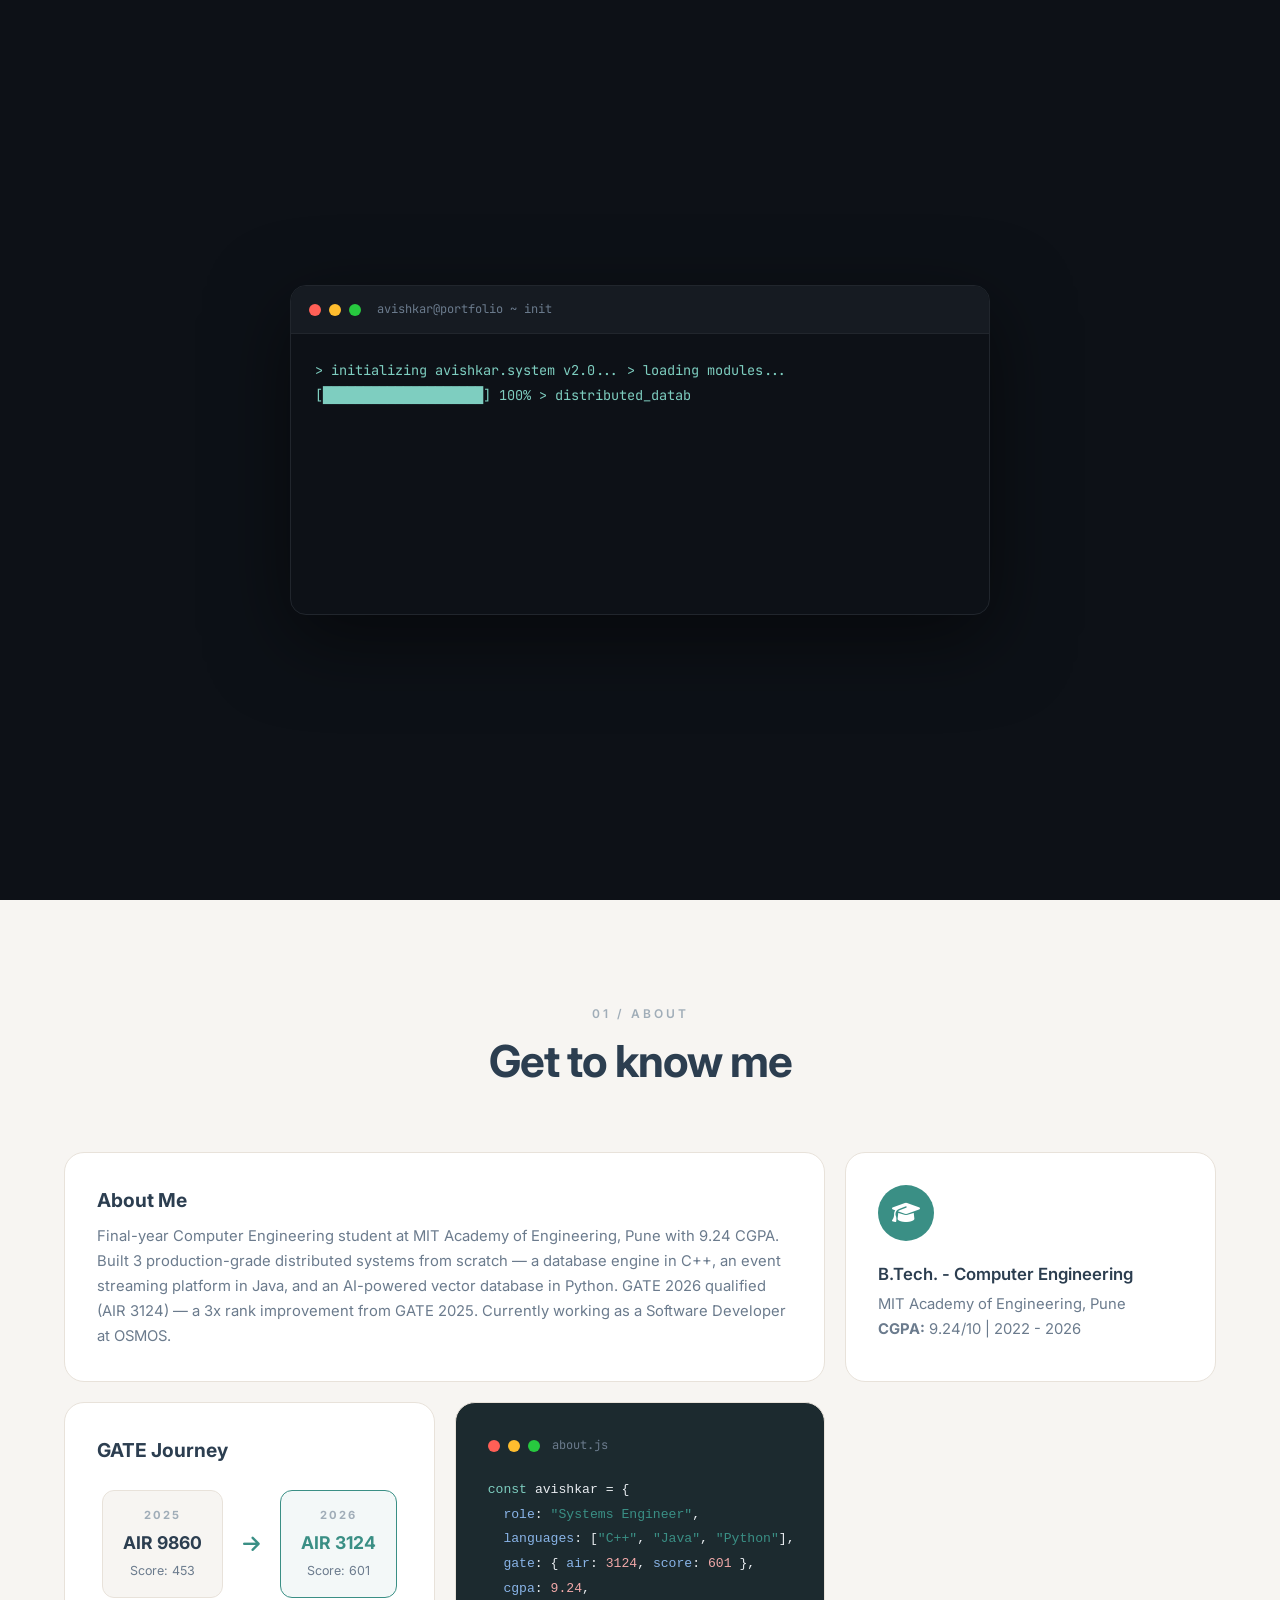
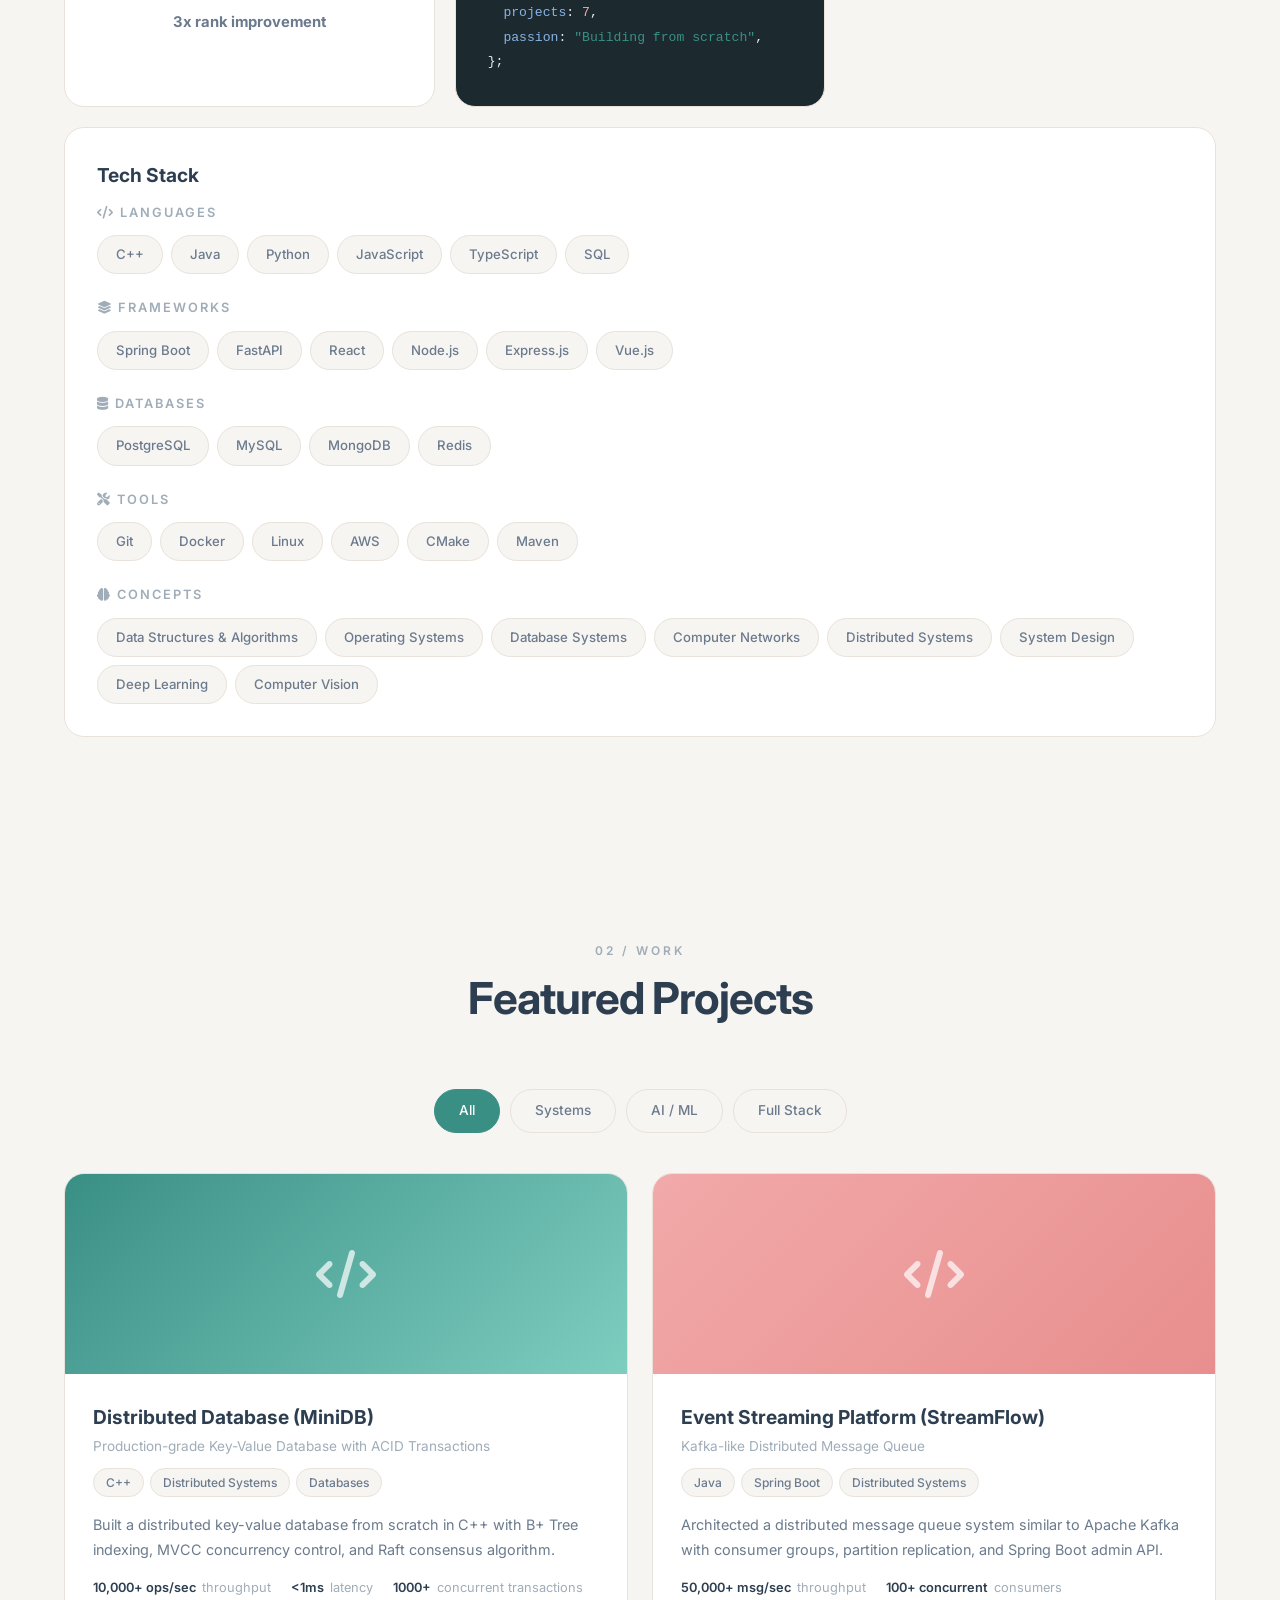
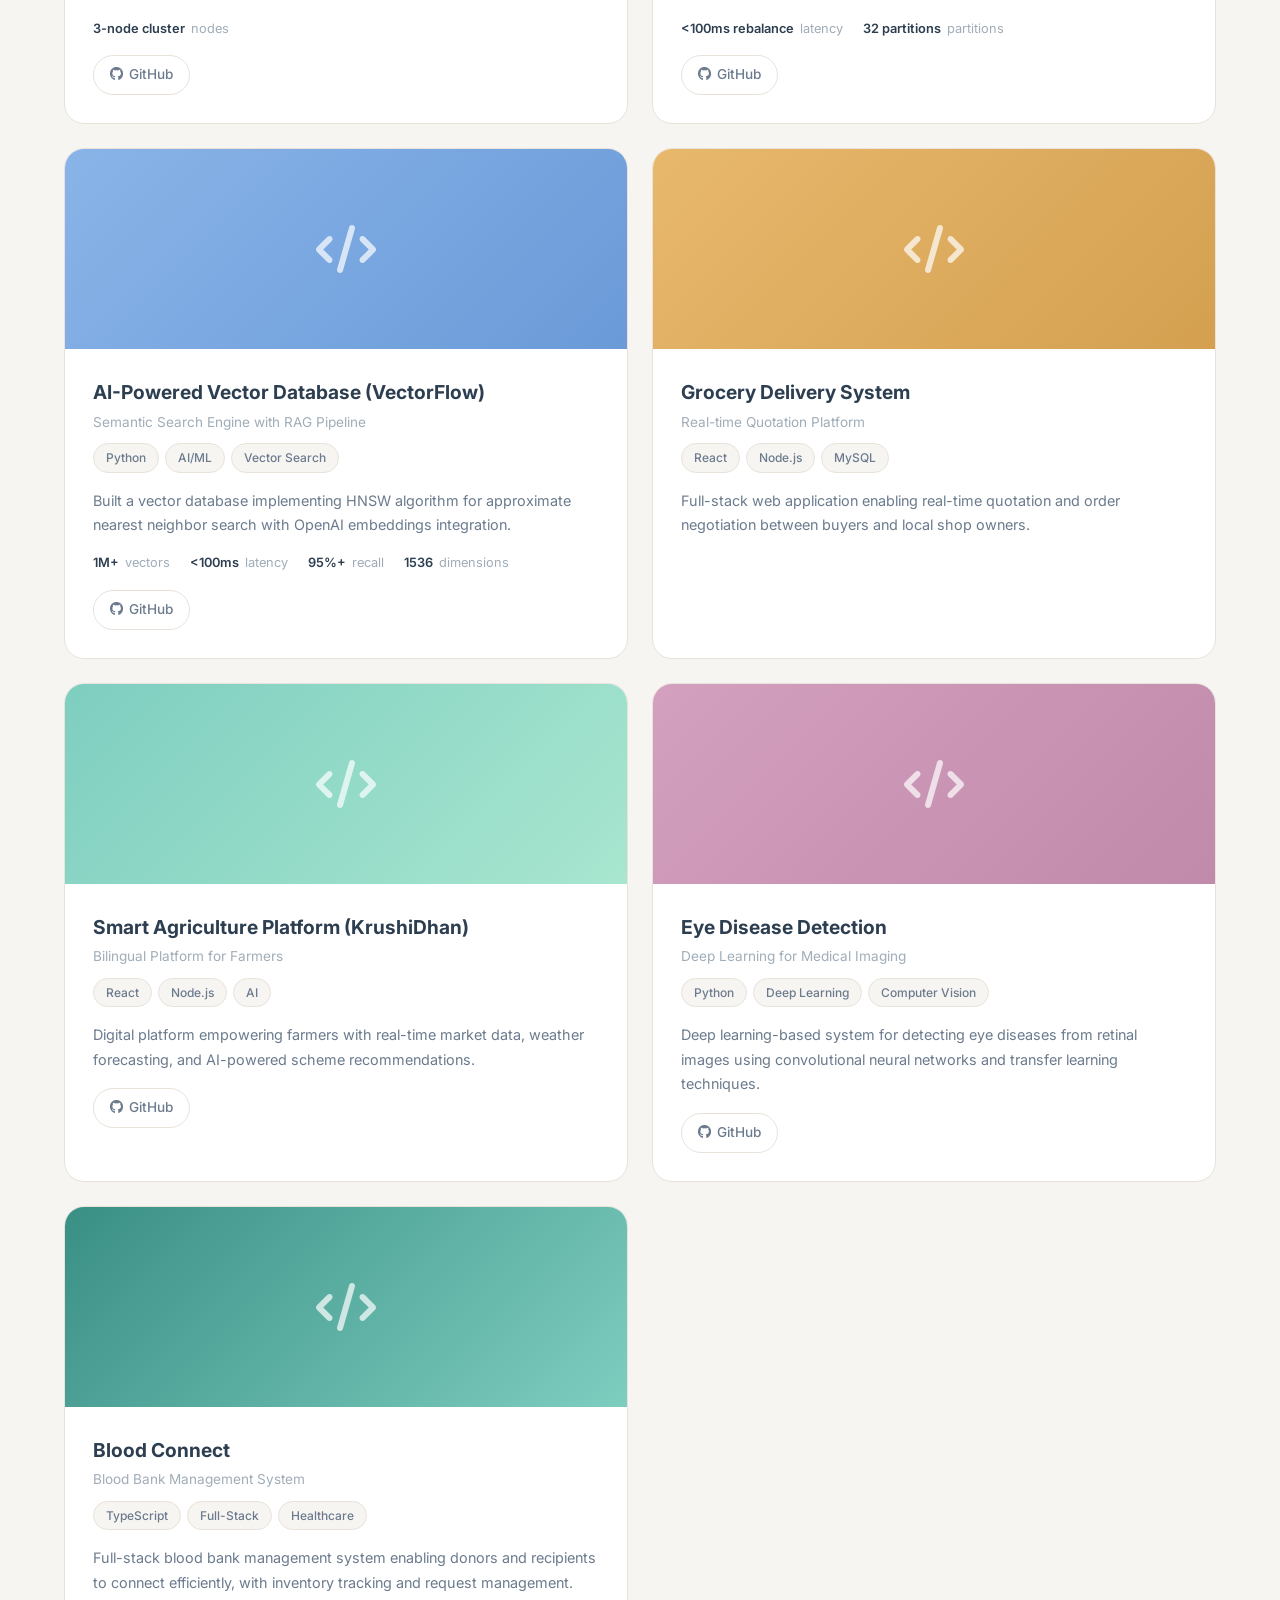
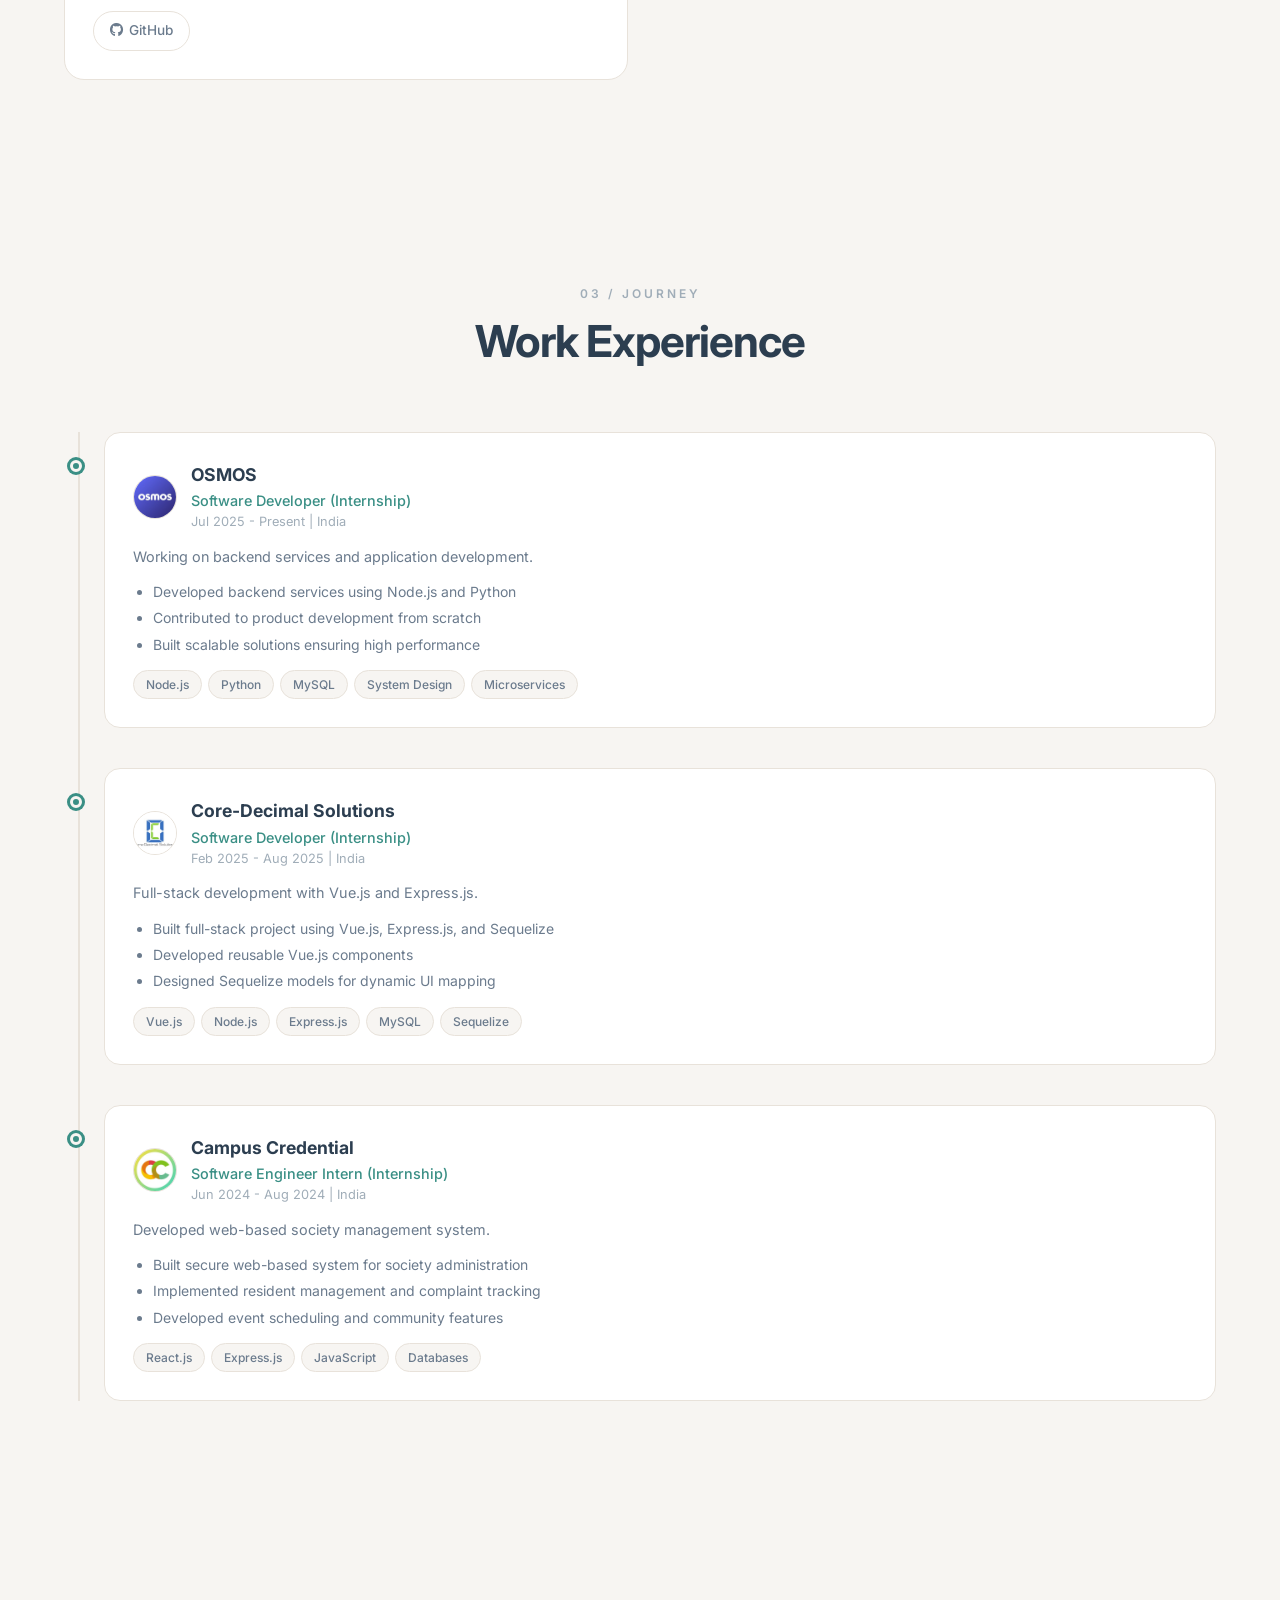
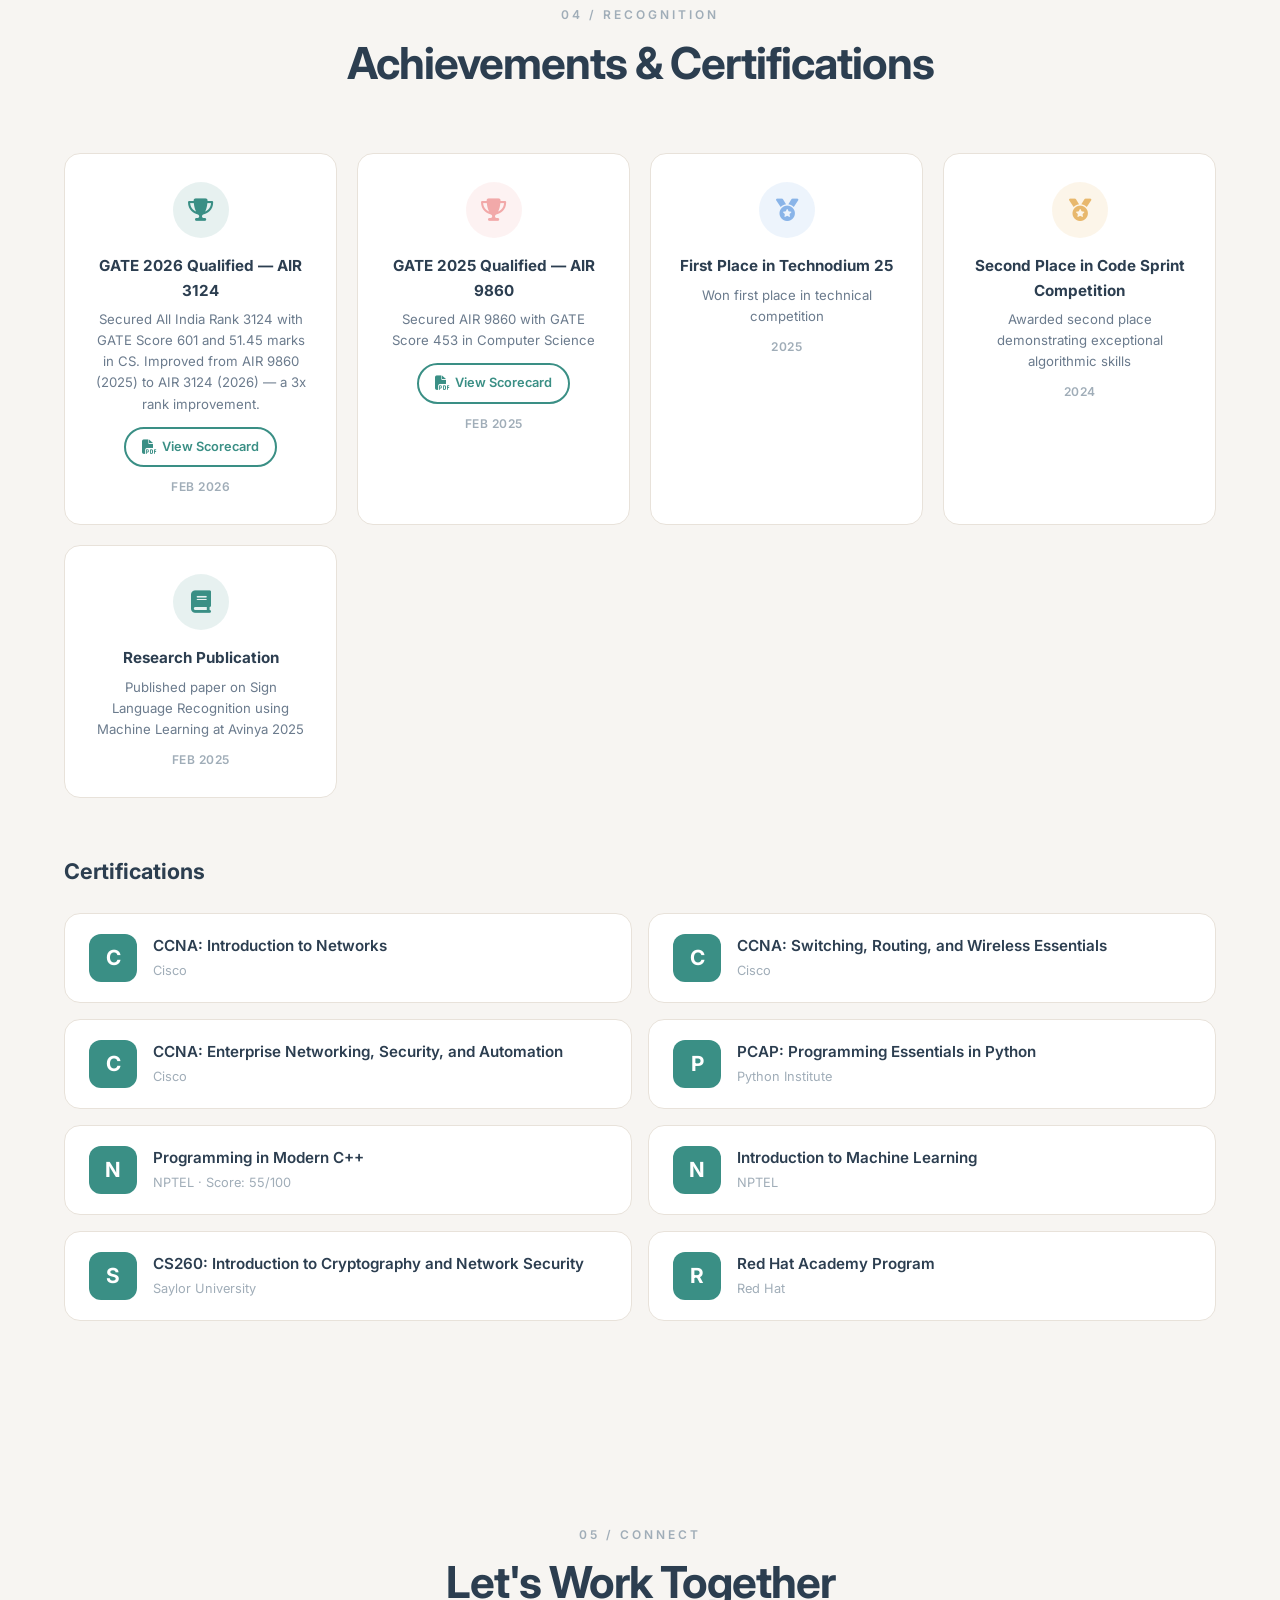
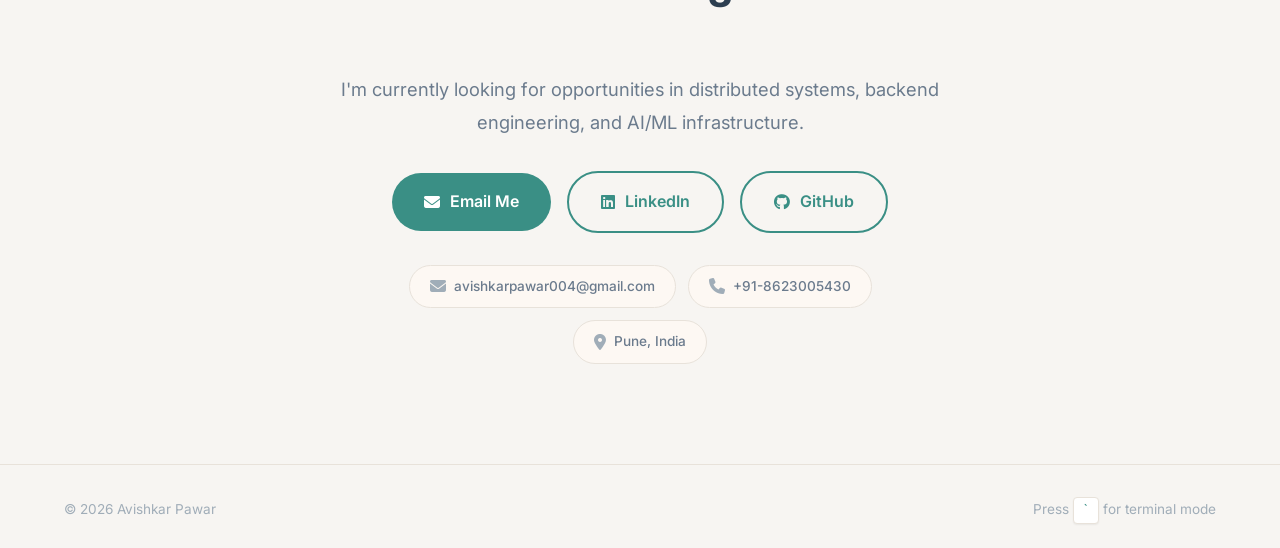
==== commit 91f623d2: "fix: remove duplicate boot/CLI script, fix cert count, clean up code card" ====
--- a/index.html
+++ b/index.html
@@ -14,7 +14,7 @@
   <meta property="og:title" content="Avishkar Pawar — Systems & AI/ML Engineer">
   <meta property="og:description" content="Final-year Computer Engineering student building production-grade distributed systems, databases, and AI/ML infrastructure from scratch.">
   <meta property="og:image" content="assets/profile.png">
-  <meta property="og:url" content="https://avishkarpawar.dev">
+  <meta property="og:url" content="https://avishkar-004.github.io/avishkar-004/">
   <meta property="og:site_name" content="Avishkar Pawar Portfolio">
 
   <!-- Twitter Card -->
@@ -183,7 +183,7 @@
             </div>
             <div class="stat-card" data-tilt>
               <div class="stat-icon" aria-hidden="true"><i class="fas fa-certificate"></i></div>
-              <span class="stat-number" id="stat-certs">13+</span>
+              <span class="stat-number" id="stat-certs">8+</span>
               <span class="stat-label">Certifications</span>
             </div>
           </div>
@@ -248,19 +248,15 @@
               <span class="dot red"></span>
               <span class="dot yellow"></span>
               <span class="dot green"></span>
-              <span class="code-filename">gate2026.ts</span>
-            </div>
-            <pre class="code-content"><code><span class="kw">interface</span> <span class="var">GATEResult</span> {
-  <span class="key">year</span>: <span class="kw">number</span>;
-  <span class="key">air</span>: <span class="kw">number</span>;
-  <span class="key">score</span>: <span class="kw">number</span>;
-}
-
-<span class="kw">const</span> <span class="var">gate2026</span>: <span class="var">GATEResult</span> = {
-  <span class="key">year</span>: <span class="num">2026</span>,
-  <span class="key">air</span>: <span class="num">3124</span>,
-  <span class="key">score</span>: <span class="num">601</span>,
-  <span class="key">improvement</span>: <span class="str">"3x from 2025"</span>,
+              <span class="code-filename">about.js</span>
+            </div>
+            <pre class="code-content"><code><span class="kw">const</span> <span class="var">avishkar</span> = {
+  <span class="key">role</span>: <span class="str">"Systems Engineer"</span>,
+  <span class="key">languages</span>: [<span class="str">"C++"</span>, <span class="str">"Java"</span>, <span class="str">"Python"</span>],
+  <span class="key">gate</span>: { <span class="key">air</span>: <span class="num">3124</span>, <span class="key">score</span>: <span class="num">601</span> },
+  <span class="key">cgpa</span>: <span class="num">9.24</span>,
+  <span class="key">projects</span>: <span class="num">7</span>,
+  <span class="key">passion</span>: <span class="str">"Building from scratch"</span>,
 };</code></pre>
           </div>
 
@@ -396,194 +392,5 @@
   <script src="js/main.js"></script>
   <script src="js/animations.js"></script>
 
-  <!-- Terminal Boot + CLI Script (inline for boot speed) -->
-  <script>
-  (function() {
-    // ===== BOOT ANIMATION =====
-    const bootOutput = document.getElementById('boot-output');
-    const bootOverlay = document.getElementById('terminal-boot');
-
-    const bootLines = [
-      { text: '> Initializing portfolio system...', delay: 0 },
-      { text: '> Loading modules: [core, ui, data]', delay: 300 },
-      { text: '  [OK] core.js loaded (42ms)', delay: 500 },
-      { text: '  [OK] ui.css compiled (18ms)', delay: 200 },
-      { text: '  [OK] data.json parsed (7 projects, 13 certs)', delay: 300 },
-      { text: '> Connecting to avishkar@portfolio...', delay: 400 },
-      { text: '> GATE 2026 Score: 601 | AIR: 3124', delay: 200 },
-      { text: '> CGPA: 9.24/10 | MIT Academy of Engineering', delay: 200 },
-      { text: '> Distributed Systems | AI/ML | Backend', delay: 200 },
-      { text: '> Build complete. Launching portfolio...', delay: 400 },
-      { text: '', delay: 200 },
-      { text: '  Welcome, visitor.', delay: 300 },
-    ];
-
-    let totalDelay = 0;
-    bootLines.forEach((line, i) => {
-      totalDelay += line.delay;
-      setTimeout(() => {
-        const lineEl = document.createElement('div');
-        lineEl.className = 'boot-line';
-        lineEl.textContent = line.text;
-        bootOutput.appendChild(lineEl);
-        bootOutput.scrollTop = bootOutput.scrollHeight;
-      }, totalDelay);
-    });
-
-    // Fade out boot overlay after all lines
-    setTimeout(() => {
-      bootOverlay.classList.add('boot-done');
-    }, totalDelay + 600);
-
-    // ===== CLI OVERLAY =====
-    const cliOverlay = document.getElementById('cli-overlay');
-    const cliInput = document.getElementById('cli-input');
-    const cliOutput = document.getElementById('cli-output');
-    const cliClose = document.getElementById('cli-close');
-    const terminalBtn = document.getElementById('terminal-btn');
-
-    function openCLI() {
-      cliOverlay.classList.add('active');
-      setTimeout(() => cliInput.focus(), 100);
-    }
-
-    function closeCLI() {
-      cliOverlay.classList.remove('active');
-    }
-
-    // Backtick key opens CLI
-    document.addEventListener('keydown', (e) => {
-      if (e.key === '`' && !e.ctrlKey && !e.metaKey) {
-        const tag = document.activeElement.tagName.toLowerCase();
-        if (tag === 'input' || tag === 'textarea') return;
-        e.preventDefault();
-        if (cliOverlay.classList.contains('active')) {
-          closeCLI();
-        } else {
-          openCLI();
-        }
-      }
-      if (e.key === 'Escape' && cliOverlay.classList.contains('active')) {
-        closeCLI();
-      }
-    });
-
-    if (cliClose) cliClose.addEventListener('click', closeCLI);
-    if (terminalBtn) terminalBtn.addEventListener('click', openCLI);
-
-    // Close on backdrop click
-    cliOverlay.addEventListener('click', (e) => {
-      if (e.target === cliOverlay) closeCLI();
-    });
-
-    // CLI Commands
-    const commands = {
-      help: () => [
-        'Available commands:',
-        '  about      - Who am I',
-        '  skills     - Tech stack',
-        '  gate       - GATE exam results',
-        '  projects   - Project list',
-        '  contact    - Get in touch',
-        '  resume     - Download resume',
-        '  github     - Open GitHub profile',
-        '  clear      - Clear terminal',
-        '  exit       - Close terminal',
-      ],
-      about: () => [
-        'Avishkar Mahesh Pawar',
-        'Final-year B.Tech Computer Engineering @ MIT AOE, Pune',
-        'CGPA: 9.24/10 | GATE 2026 AIR 3124',
-        'Building production-grade distributed systems from scratch.',
-      ],
-      skills: () => [
-        'Languages:  C++, Java, Python, JavaScript, TypeScript, SQL',
-        'Frameworks: Spring Boot, FastAPI, React, Node.js, Vue.js',
-        'Databases:  PostgreSQL, MySQL, MongoDB, Redis',
-        'Tools:      Git, Docker, Linux, AWS, CMake, Maven',
-        'Concepts:   DSA, OS, DBMS, CN, Distributed Systems, DL, CV',
-      ],
-      gate: () => [
-        'GATE CS Results:',
-        '  2025  ->  AIR 9860  |  Score 453',
-        '  2026  ->  AIR 3124  |  Score 601',
-        '  Improvement: 3x rank jump',
-      ],
-      projects: () => [
-        '1. MiniDB        - Distributed Key-Value Database (C++)',
-        '2. StreamFlow     - Event Streaming Platform (Java)',
-        '3. VectorFlow     - AI-Powered Vector Database (Python)',
-        '4. Grocery Delivery - Real-time Quotation Platform (React)',
-        '5. KrushiDhan     - Smart Agriculture Platform (React)',
-        '6. Eye Disease    - Deep Learning Detection (Python)',
-        '7. Blood Connect  - Blood Bank System (TypeScript)',
-      ],
-      contact: () => [
-        'Email:    avishkarpawar004@gmail.com',
-        'Phone:    +91-8623005430',
-        'LinkedIn: linkedin.com/in/avishkarpawar',
-        'GitHub:   github.com/avishkar-004',
-        'Location: Pune, Maharashtra, India',
-      ],
-      resume: () => {
-        window.open('resumes/Avishkar_Pawar_SDE_Resume.pdf', '_blank');
-        return ['Opening resume in new tab...'];
-      },
-      github: () => {
-        window.open('https://github.com/avishkar-004', '_blank');
-        return ['Opening GitHub profile...'];
-      },
-      clear: () => {
-        cliOutput.innerHTML = '';
-        return [];
-      },
-      exit: () => {
-        closeCLI();
-        return ['Goodbye.'];
-      },
-    };
-
-    if (cliInput) {
-      cliInput.addEventListener('keydown', (e) => {
-        if (e.key === 'Enter') {
-          const value = cliInput.value.trim().toLowerCase();
-          cliInput.value = '';
-
-          // Echo the command
-          const echoLine = document.createElement('div');
-          echoLine.className = 'cli-line cli-echo';
-          echoLine.innerHTML = '<span class="cli-prompt-echo">visitor@portfolio:~$</span> ' + value;
-          cliOutput.appendChild(echoLine);
-
-          if (value === '') {
-            // do nothing
-          } else if (commands[value]) {
-            const result = commands[value]();
-            result.forEach(line => {
-              const el = document.createElement('div');
-              el.className = 'cli-line';
-              el.textContent = line;
-              cliOutput.appendChild(el);
-            });
-          } else {
-            const el = document.createElement('div');
-            el.className = 'cli-line cli-error';
-            el.textContent = `Command not found: ${value}. Type "help" for commands.`;
-            cliOutput.appendChild(el);
-          }
-
-          // Add spacing
-          const spacer = document.createElement('div');
-          spacer.className = 'cli-line';
-          spacer.innerHTML = '&nbsp;';
-          cliOutput.appendChild(spacer);
-
-          cliOutput.scrollTop = cliOutput.scrollHeight;
-        }
-      });
-    }
-  })();
-  </script>
-
 </body>
 </html>
--- a/css/style.css
+++ b/css/style.css
@@ -1635,8 +1635,34 @@
   line-height: 1.6;
 }
 
+.achievement-link {
+  display: inline-flex;
+  align-items: center;
+  gap: 6px;
+  margin-top: 12px;
+  padding: 8px 16px;
+  font-size: 0.8rem;
+  font-weight: 600;
+  color: var(--primary);
+  border: 2px solid var(--primary);
+  border-radius: var(--radius-pill);
+  text-decoration: none;
+  transition: all 0.3s var(--ease);
+}
+
+.achievement-link:hover {
+  background: var(--primary);
+  color: var(--surface);
+  transform: translateY(-2px);
+  box-shadow: 0 4px 16px rgba(58, 143, 133, 0.25);
+}
+
+.achievement-link i {
+  font-size: 0.9rem;
+}
+
 .achievement-date {
-  display: inline-block;
+  display: block;
   margin-top: 10px;
   font-size: 0.75rem;
   font-weight: 600;
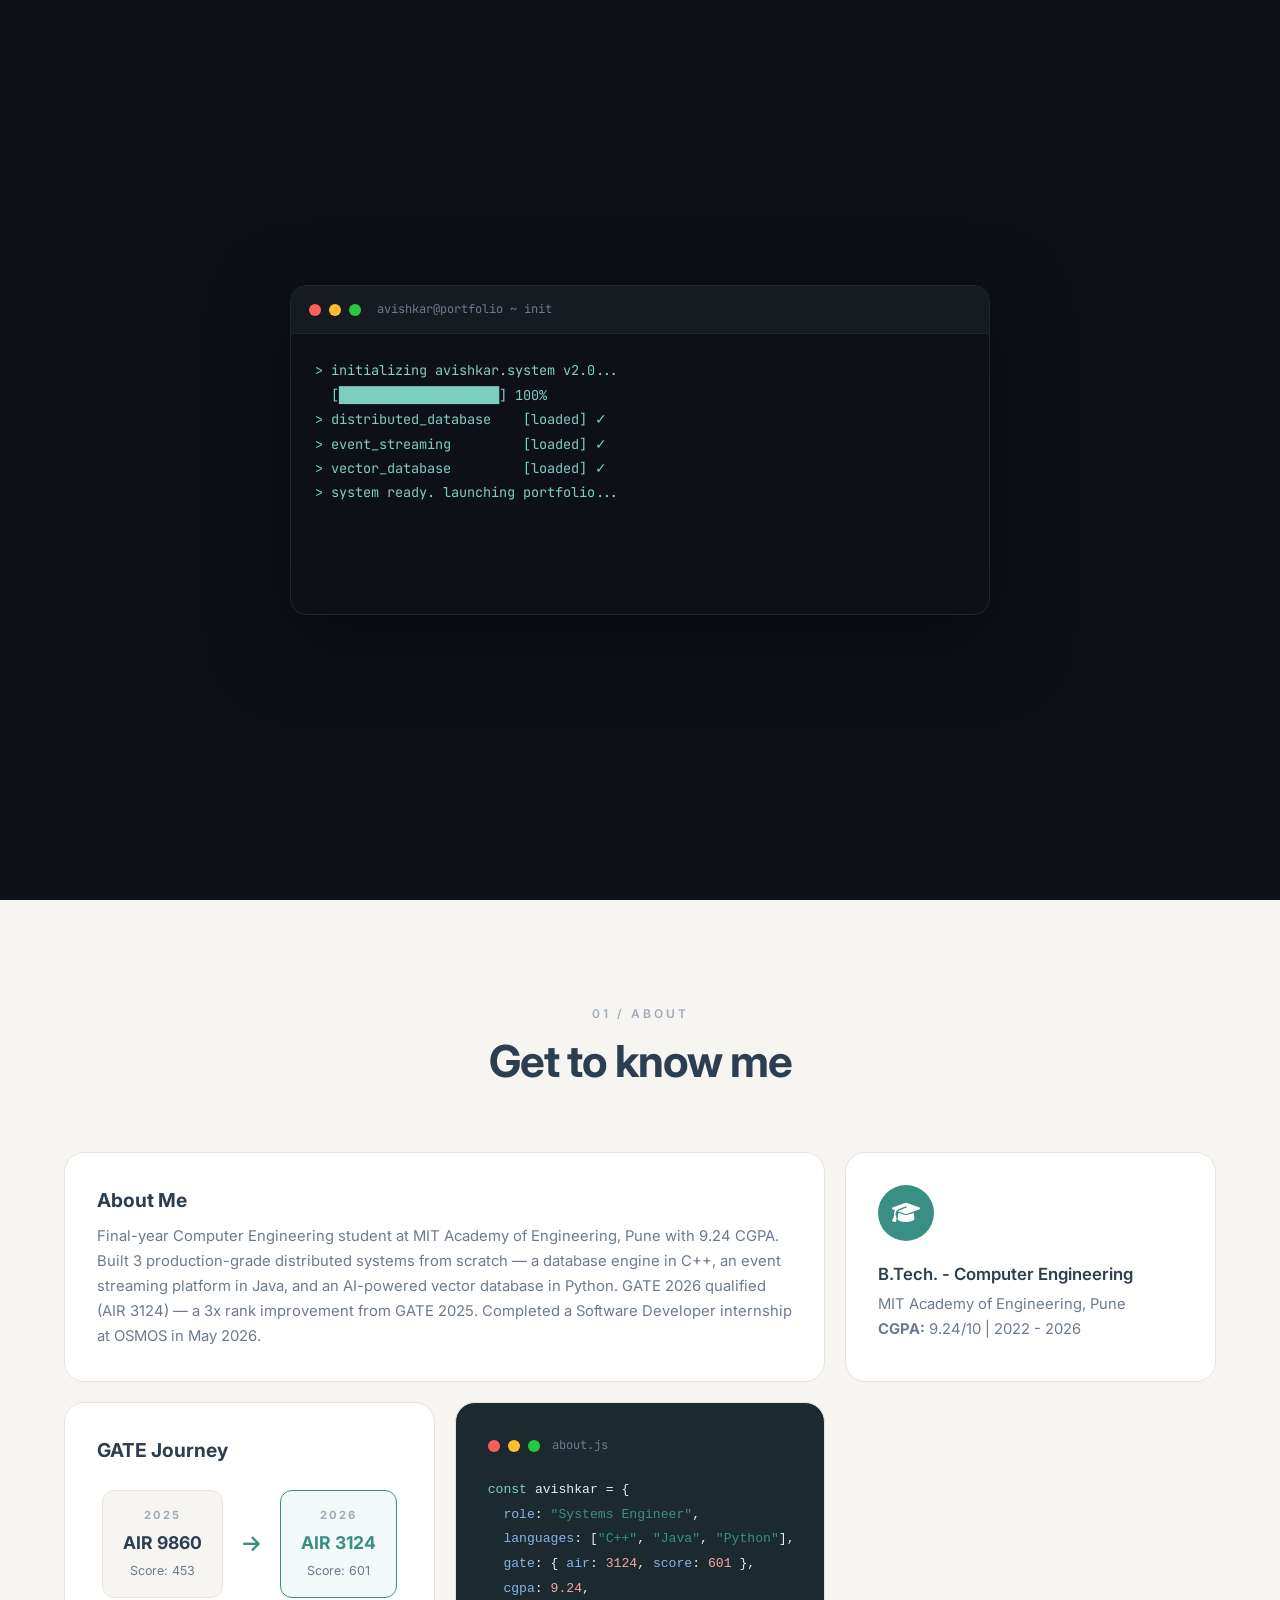
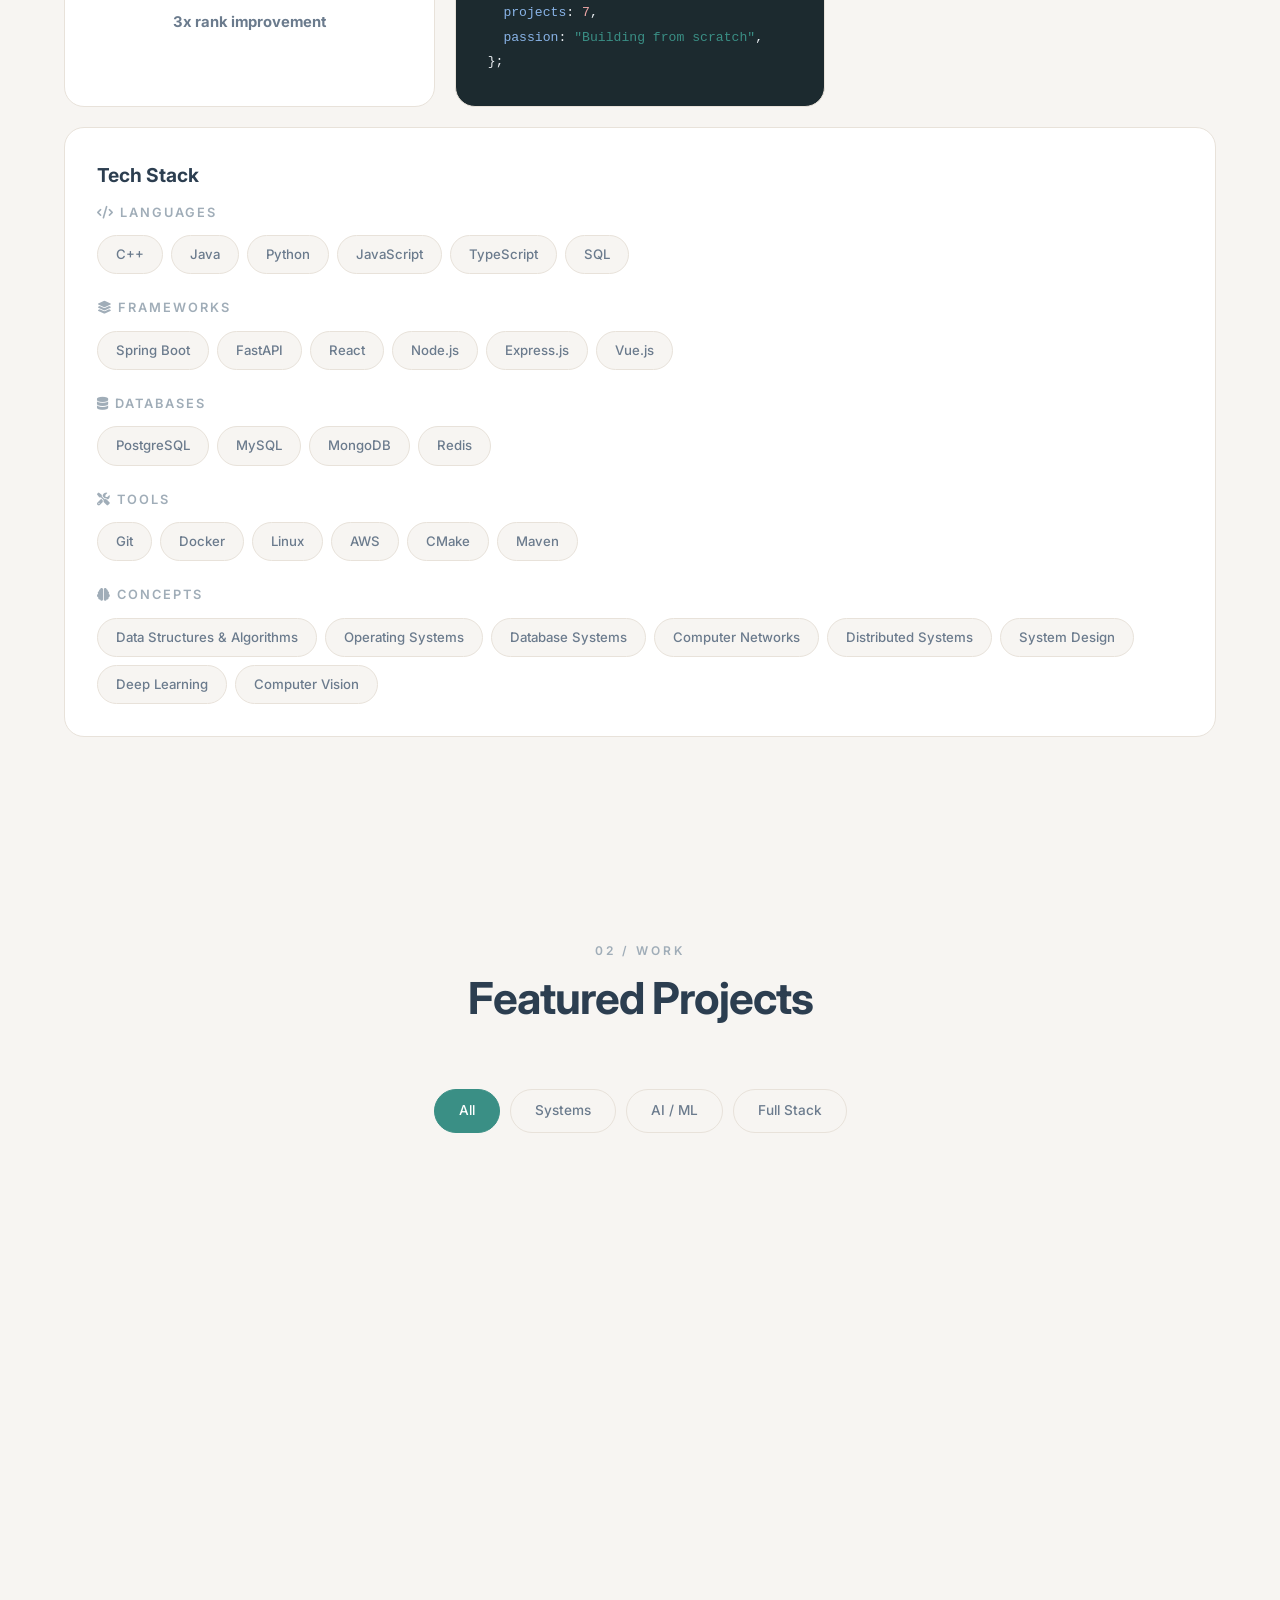
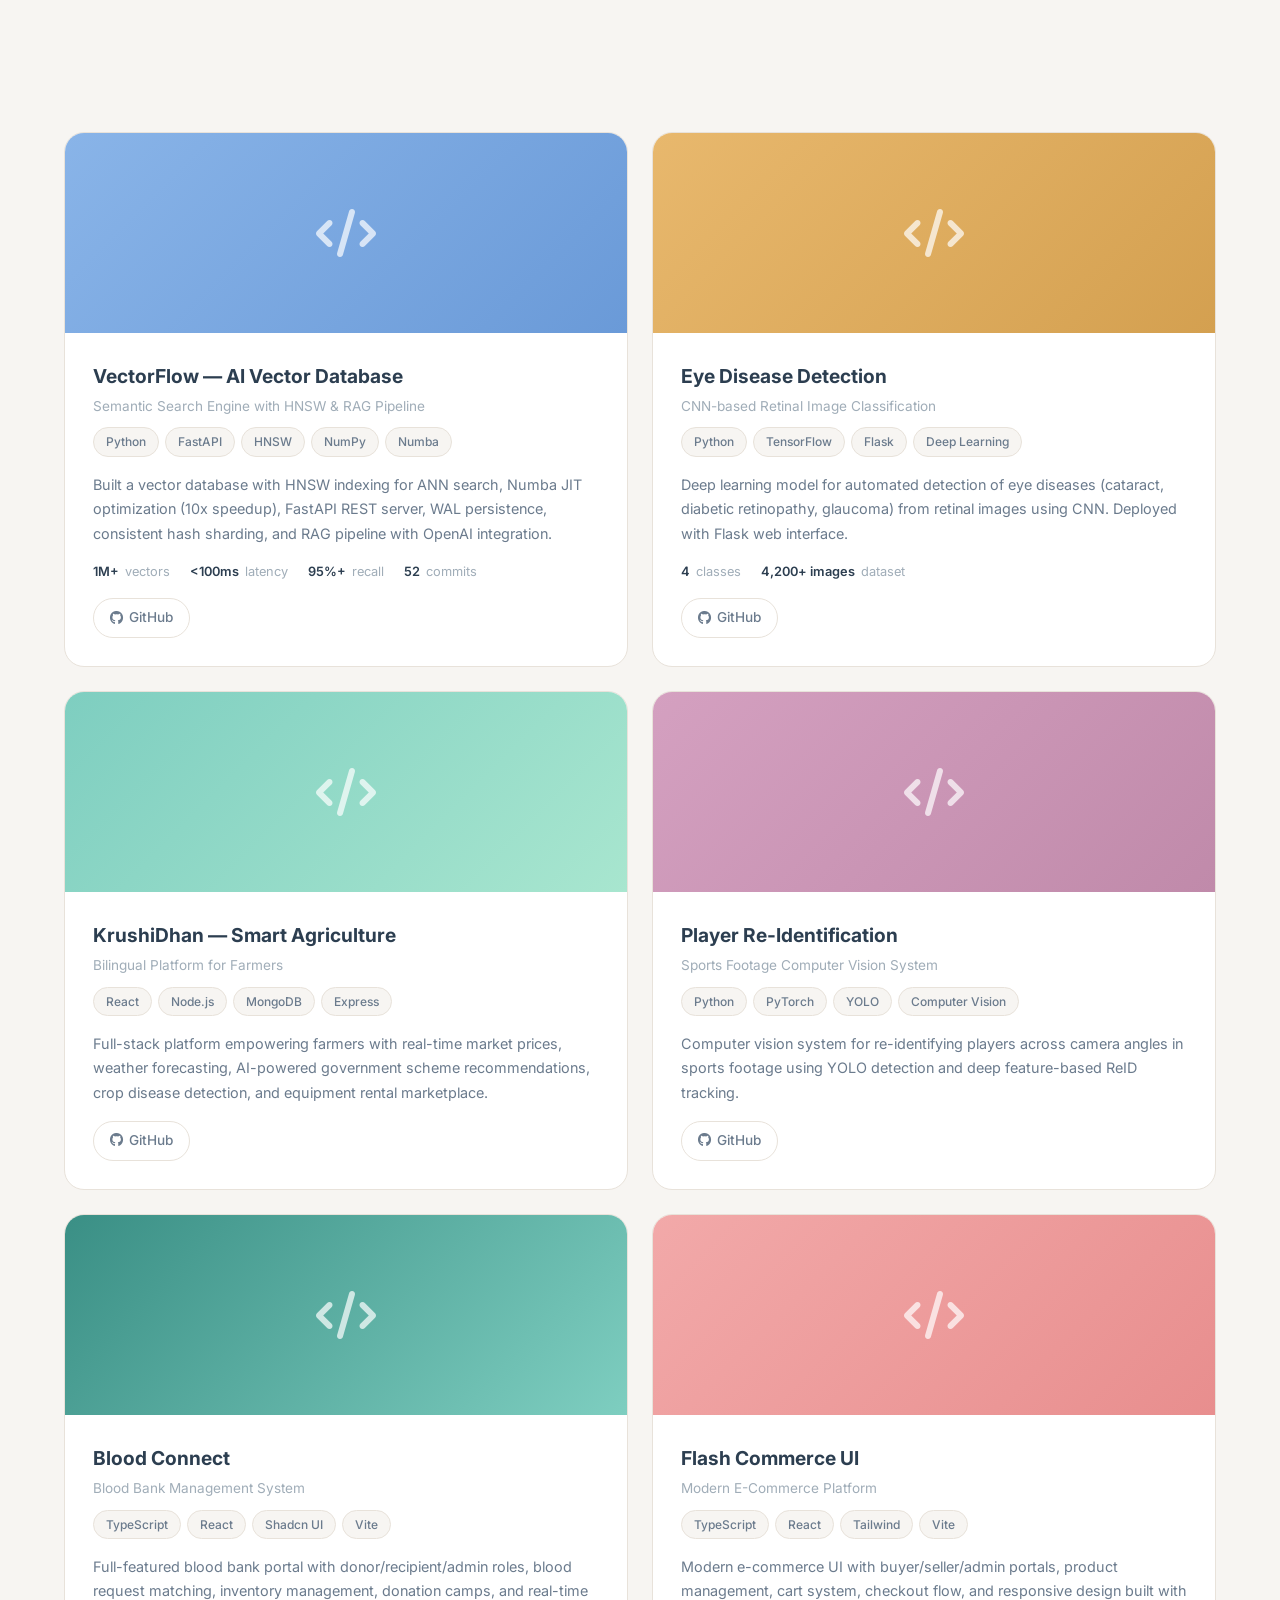
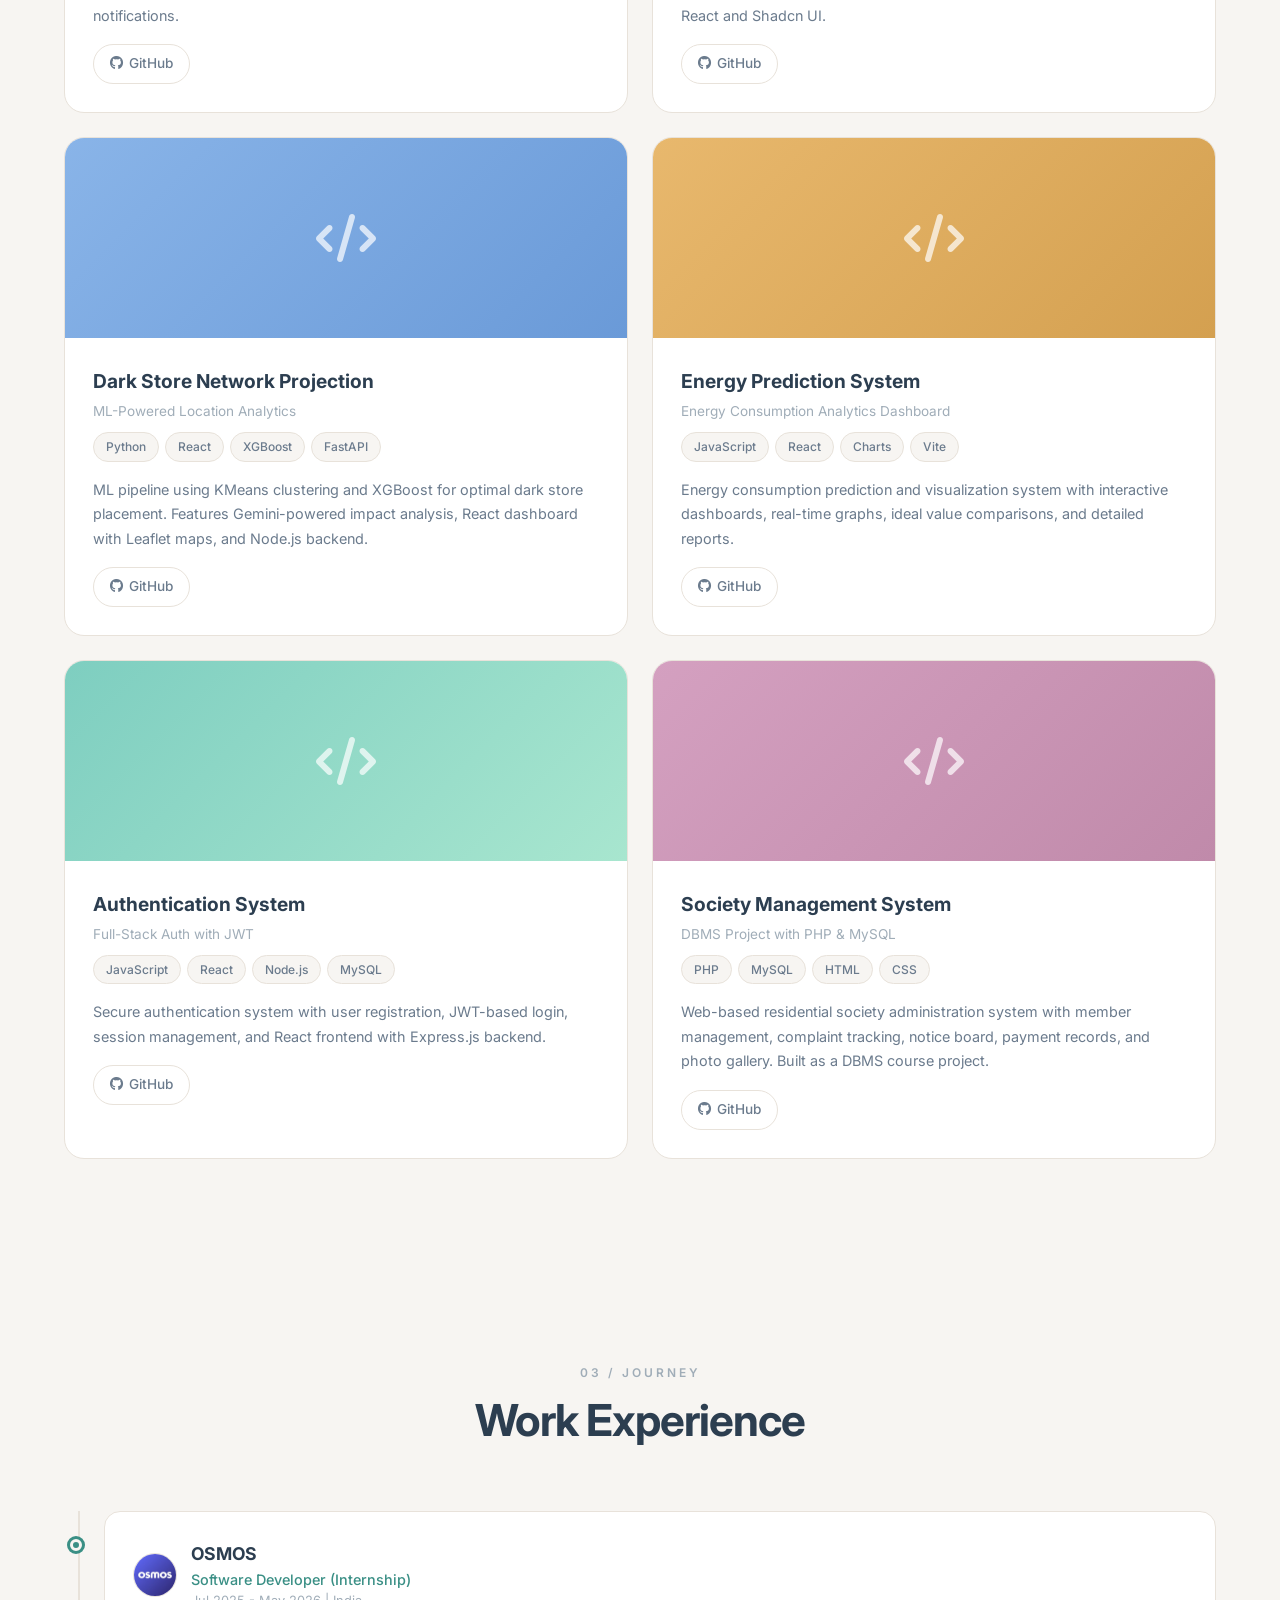
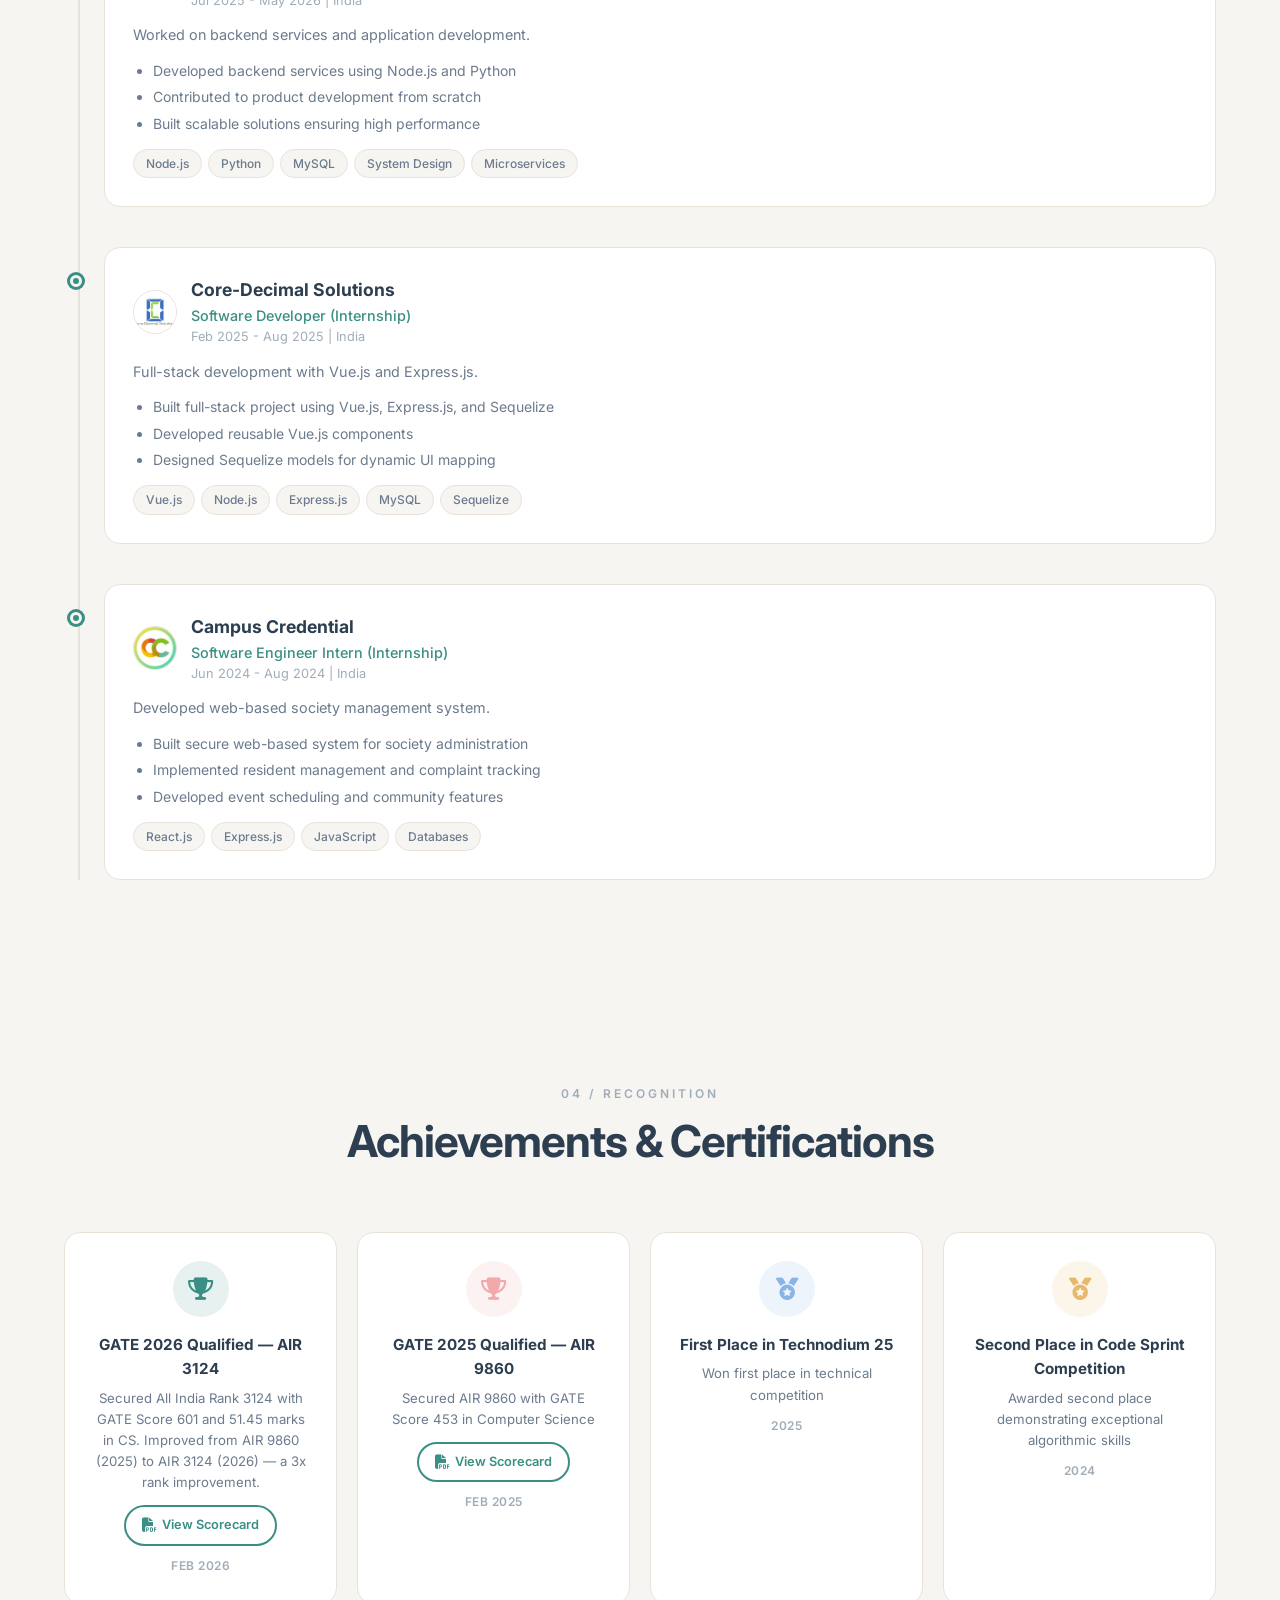
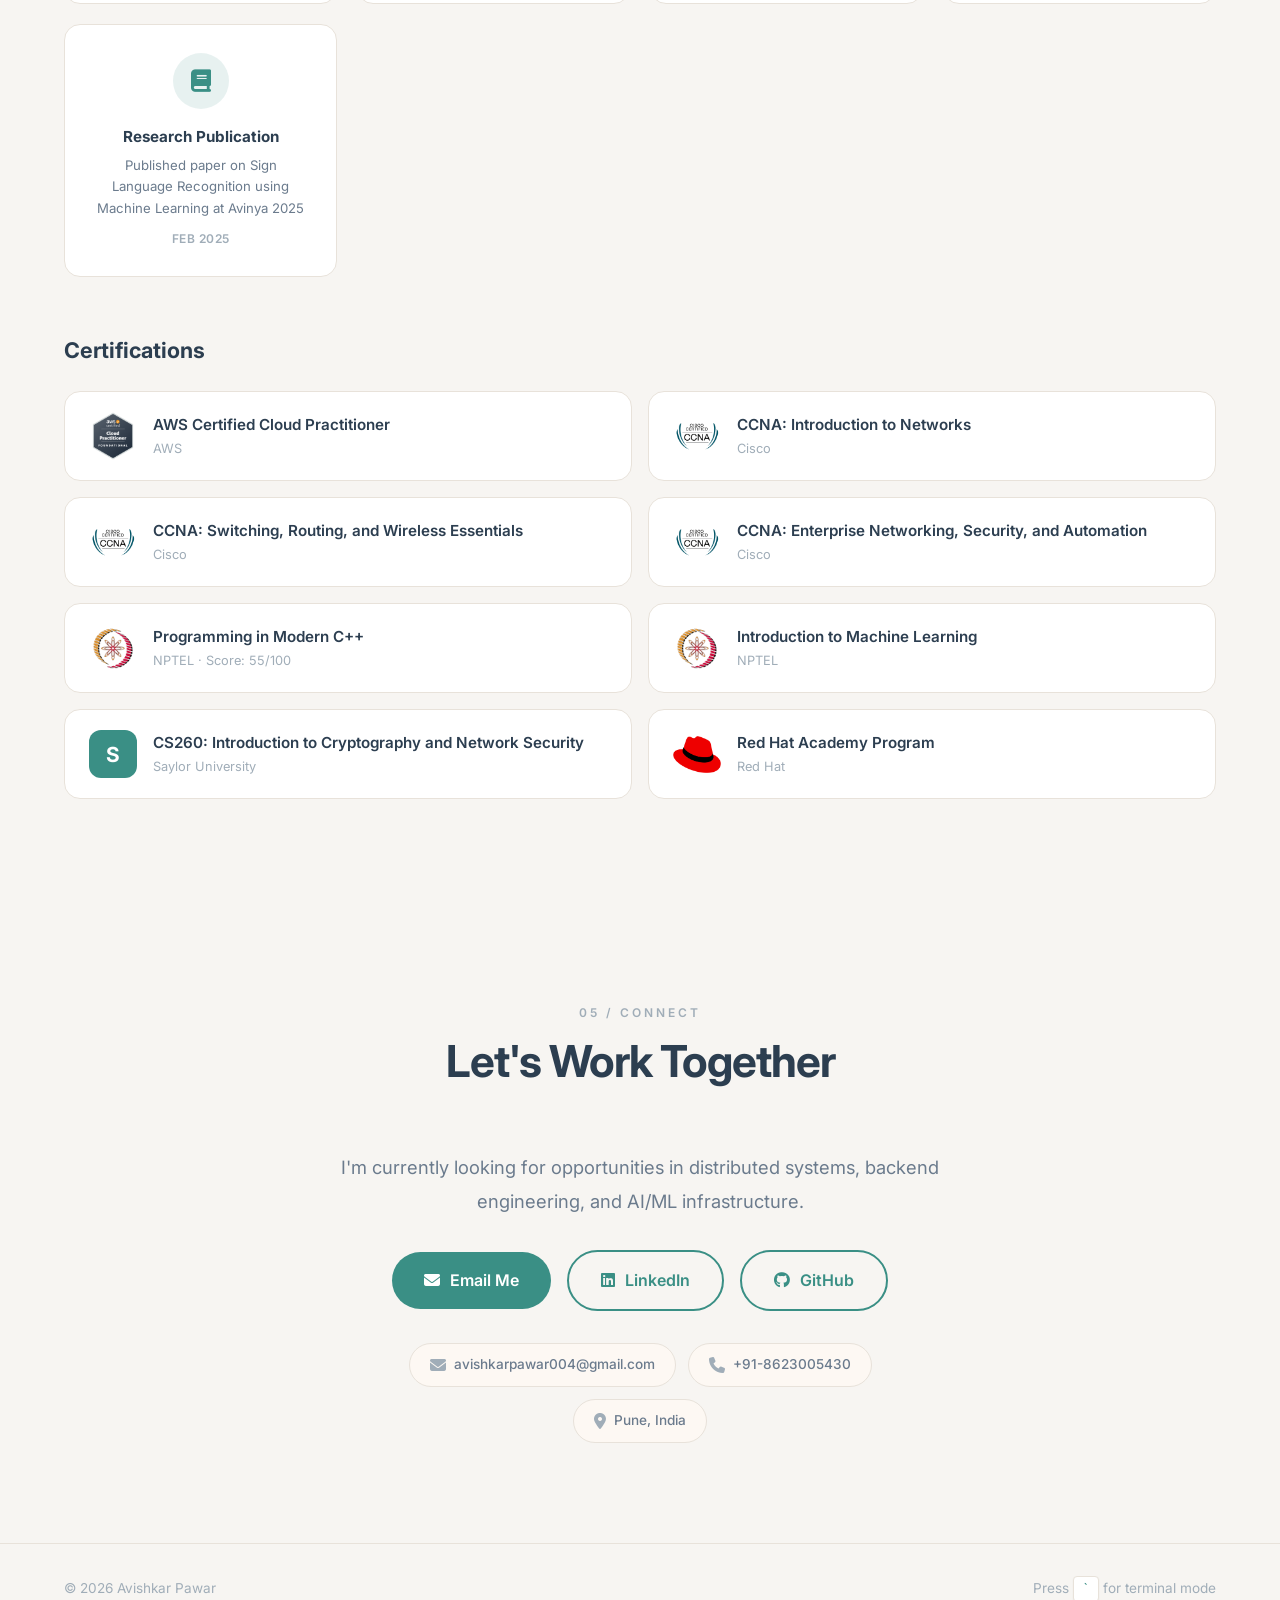
==== commit 0215cd87: "Fix portfolio navigation and metadata issues" ====
--- a/index.html
+++ b/index.html
@@ -13,15 +13,15 @@
   <meta property="og:type" content="website">
   <meta property="og:title" content="Avishkar Pawar — Systems & AI/ML Engineer">
   <meta property="og:description" content="Final-year Computer Engineering student building production-grade distributed systems, databases, and AI/ML infrastructure from scratch.">
-  <meta property="og:image" content="assets/profile.png">
-  <meta property="og:url" content="https://avishkar-004.github.io/avishkar-004/">
+  <meta property="og:image" content="https://avishkar-004.github.io/assets/profile.png">
+  <meta property="og:url" content="https://avishkar-004.github.io/">
   <meta property="og:site_name" content="Avishkar Pawar Portfolio">
 
   <!-- Twitter Card -->
   <meta name="twitter:card" content="summary_large_image">
   <meta name="twitter:title" content="Avishkar Pawar — Systems & AI/ML Engineer">
   <meta name="twitter:description" content="Building production-grade distributed systems, databases, and AI/ML infrastructure from scratch.">
-  <meta name="twitter:image" content="assets/profile.png">
+  <meta name="twitter:image" content="https://avishkar-004.github.io/assets/profile.png">
 
   <title>Avishkar Pawar | Systems & AI/ML Engineer</title>
 
@@ -94,12 +94,13 @@
     <div class="container">
       <a href="#home" class="logo" aria-label="Avishkar Pawar — Home">AP<span class="logo-accent">.</span></a>
 
-      <ul class="nav-menu" id="nav-menu" role="menubar">
-        <li role="none"><a href="#home" class="nav-link" role="menuitem">Home</a></li>
-        <li role="none"><a href="#about" class="nav-link" role="menuitem">About</a></li>
-        <li role="none"><a href="#projects" class="nav-link" role="menuitem">Projects</a></li>
-        <li role="none"><a href="#experience" class="nav-link" role="menuitem">Experience</a></li>
-        <li role="none"><a href="#contact" class="nav-link" role="menuitem">Contact</a></li>
+      <ul class="nav-menu" id="nav-menu">
+        <li><a href="#home" class="nav-link">Home</a></li>
+        <li><a href="#about" class="nav-link">About</a></li>
+        <li><a href="#projects" class="nav-link">Projects</a></li>
+        <li><a href="#experience" class="nav-link">Experience</a></li>
+        <li><a href="#achievements" class="nav-link">Achievements</a></li>
+        <li><a href="#contact" class="nav-link">Contact</a></li>
       </ul>
 
       <div class="nav-actions">
@@ -109,7 +110,7 @@
         <button class="terminal-btn" id="terminal-btn" aria-label="Open terminal">
           <i class="fas fa-terminal"></i>
         </button>
-        <a href="resumes/Avishkar_Pawar_SDE_Resume.pdf" class="btn-nav" download aria-label="Download resume">
+        <a href="resumes/Avishkar_Pawar_SDE_Resume.pdf" class="btn-nav" id="resume-link" download aria-label="Download resume">
           Resume <i class="fas fa-arrow-down"></i>
         </a>
         <button class="mobile-toggle" id="mobile-toggle" aria-label="Open navigation menu" aria-expanded="false" aria-controls="nav-menu">
--- a/css/style.css
+++ b/css/style.css
@@ -251,6 +251,9 @@
   min-height: 280px;
   max-height: 50vh;
   overflow-y: auto;
+  /* Preserve the \n text nodes that the boot script appends after each line.
+     Without this every line collapses onto one row in the rendered output. */
+  white-space: pre-wrap;
 }
 
 .boot-line {
@@ -335,6 +338,19 @@
 .cli-line {
   white-space: pre-wrap;
   word-break: break-word;
+}
+
+/* CLI command output is emitted as <pre> blocks. Browsers default <pre>
+   to white-space: pre (no wrapping), which makes long lines overflow the
+   terminal box and force horizontal scroll. Force-wrap them instead. */
+.cli-output pre {
+  white-space: pre-wrap;
+  word-break: break-word;
+  overflow-wrap: anywhere;
+  margin: 0;
+  font-family: inherit;
+  font-size: inherit;
+  color: inherit;
 }
 
 .cli-cmd {
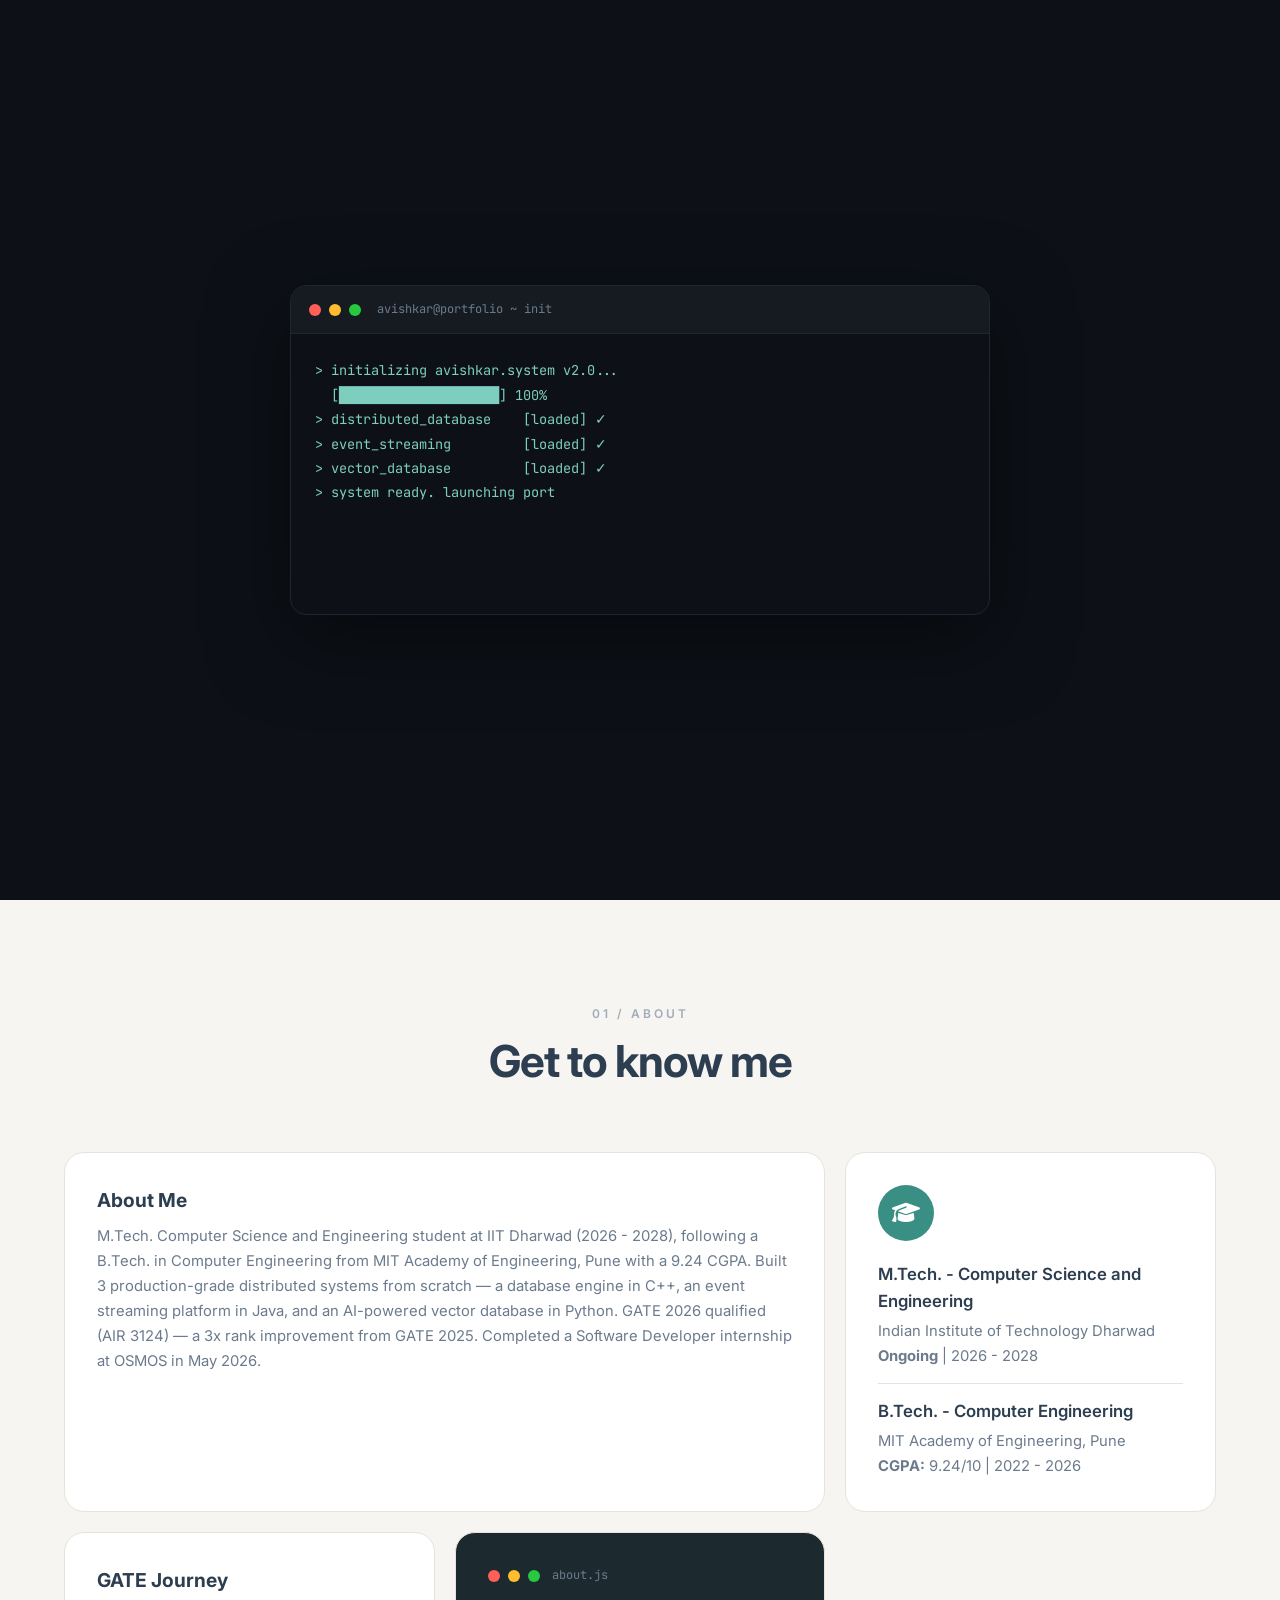
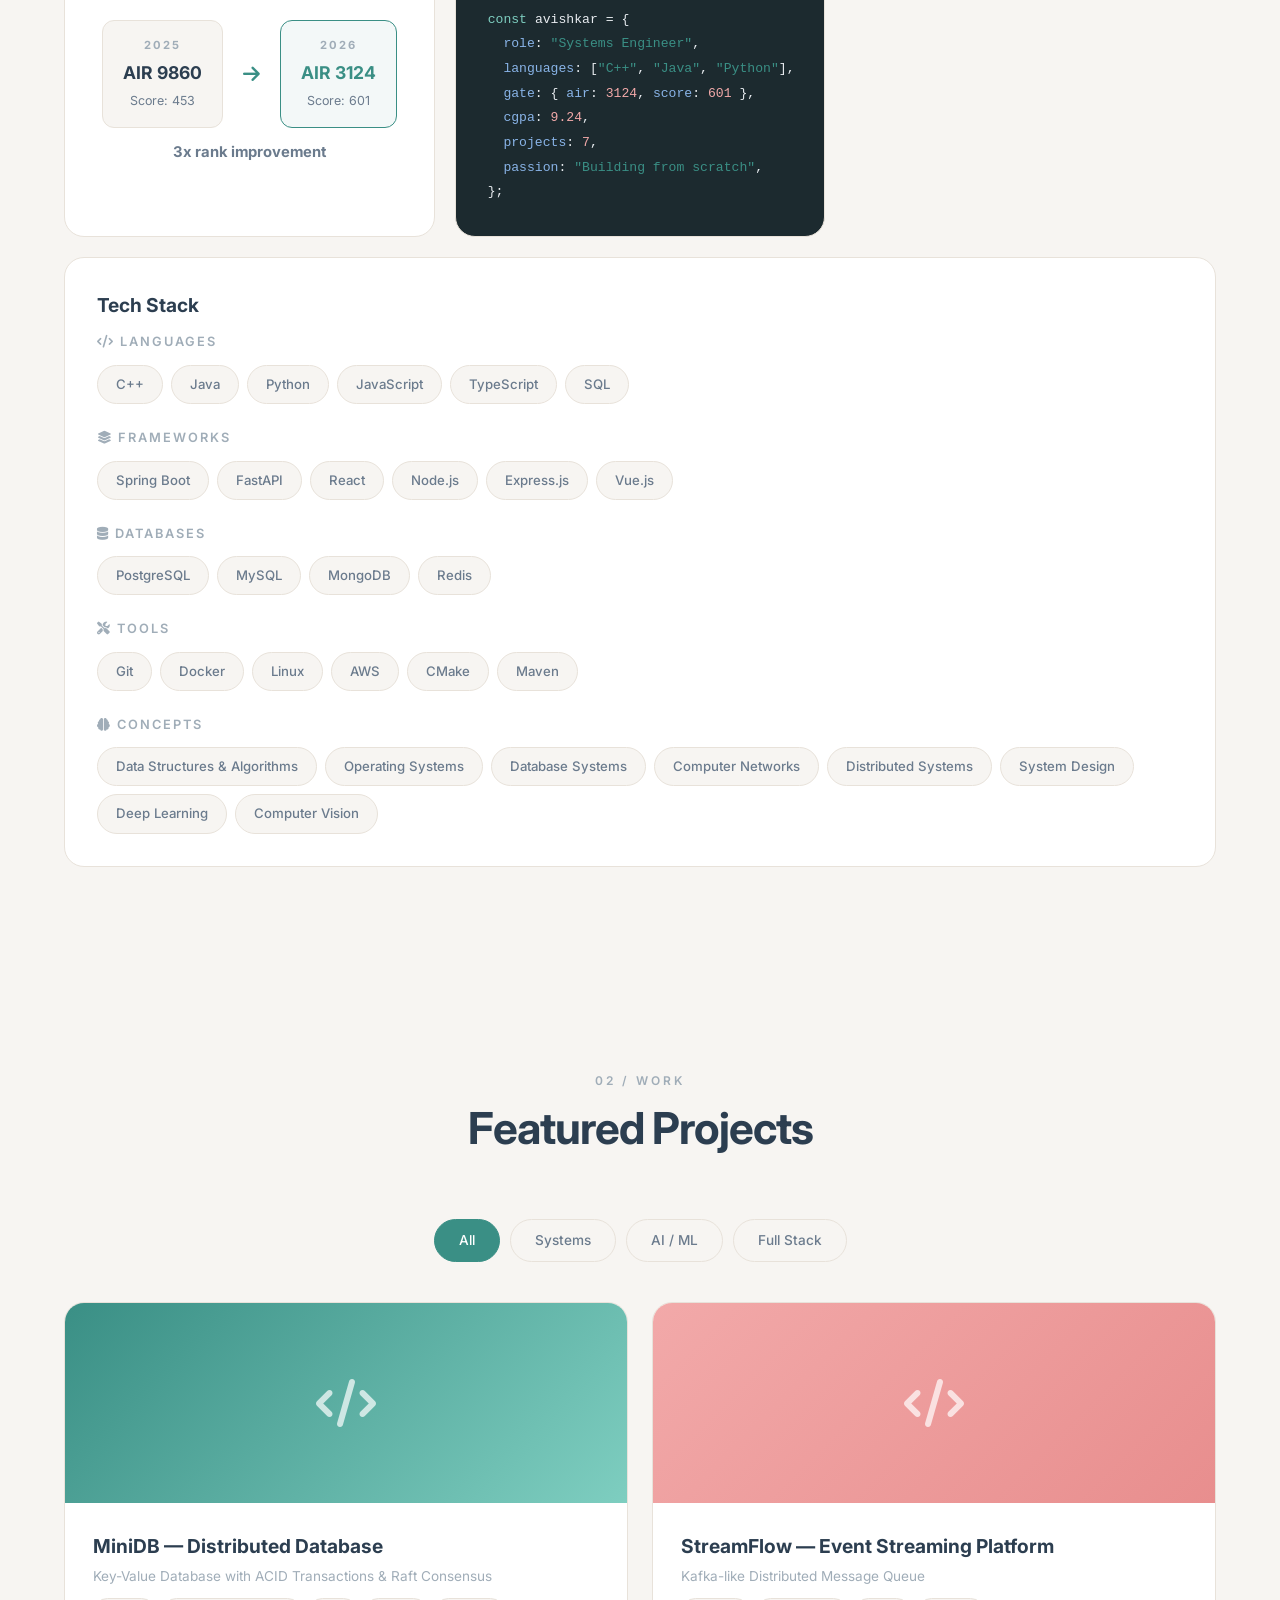
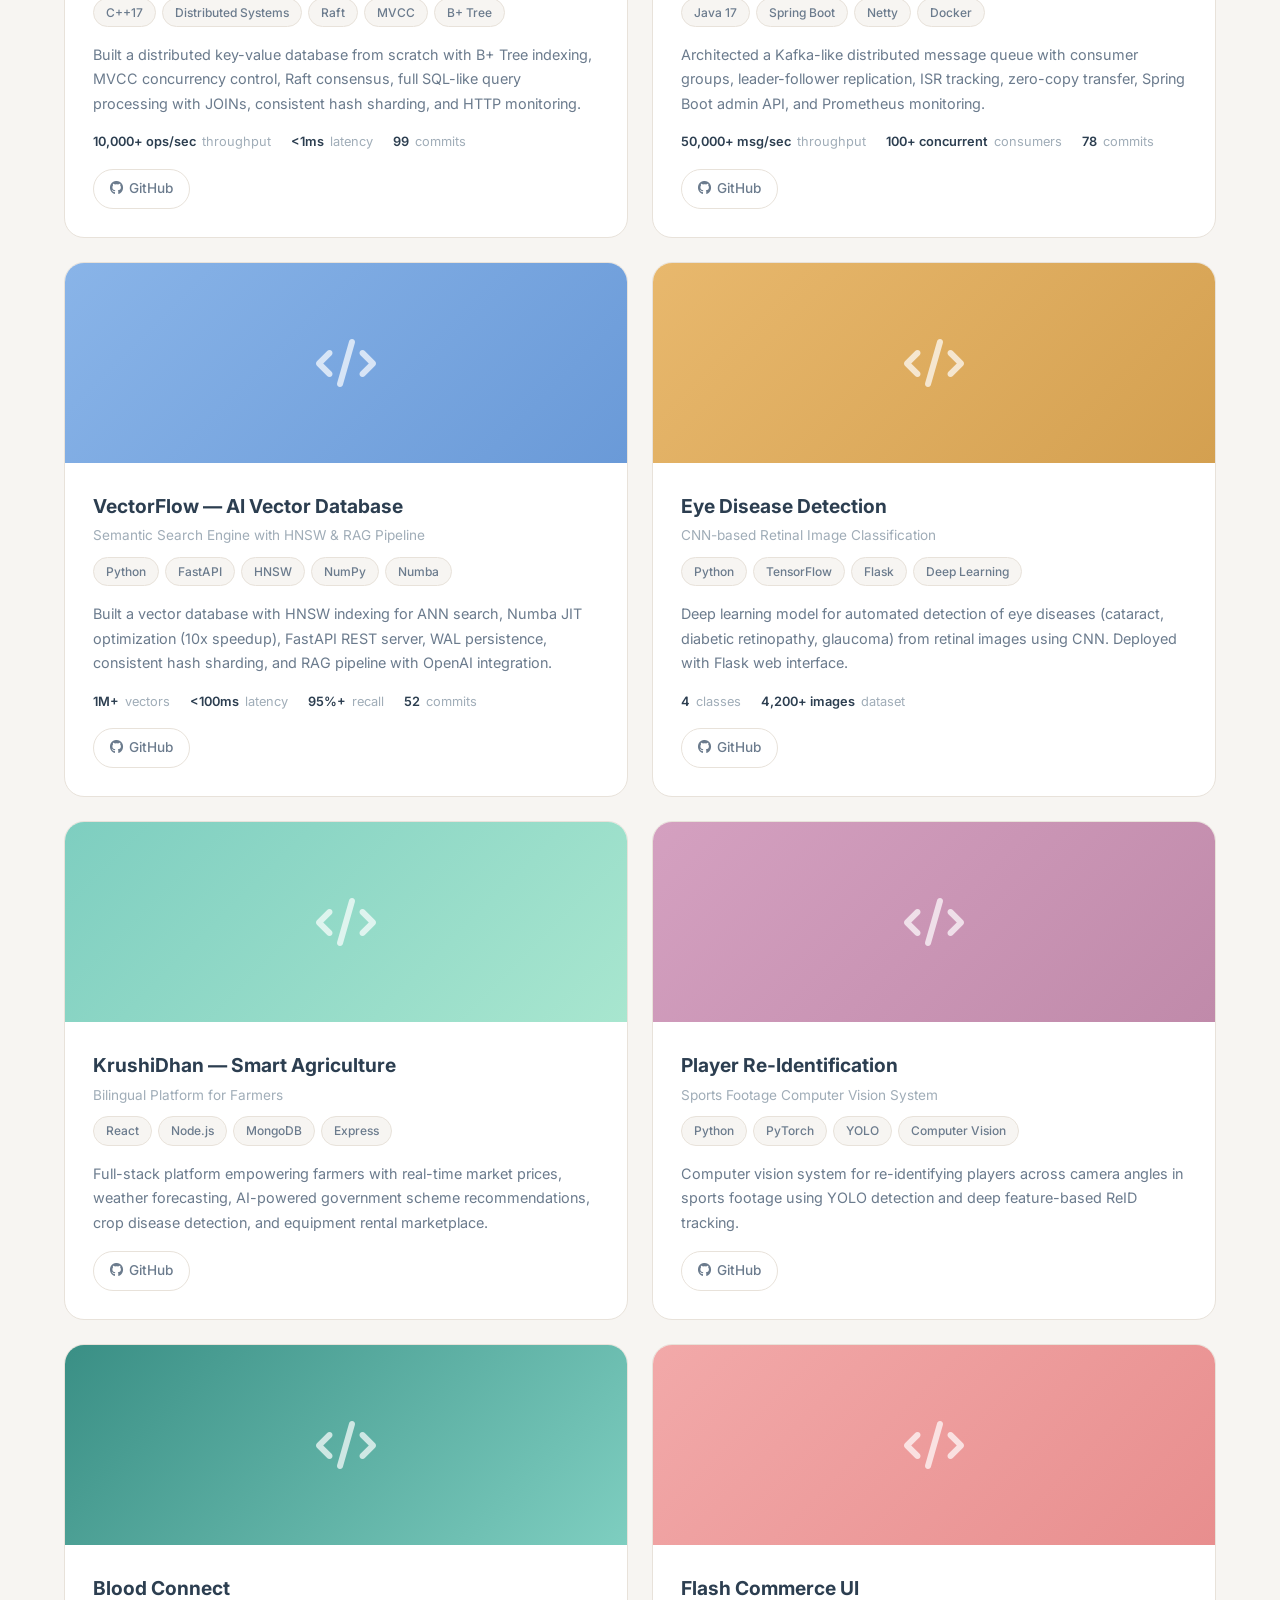
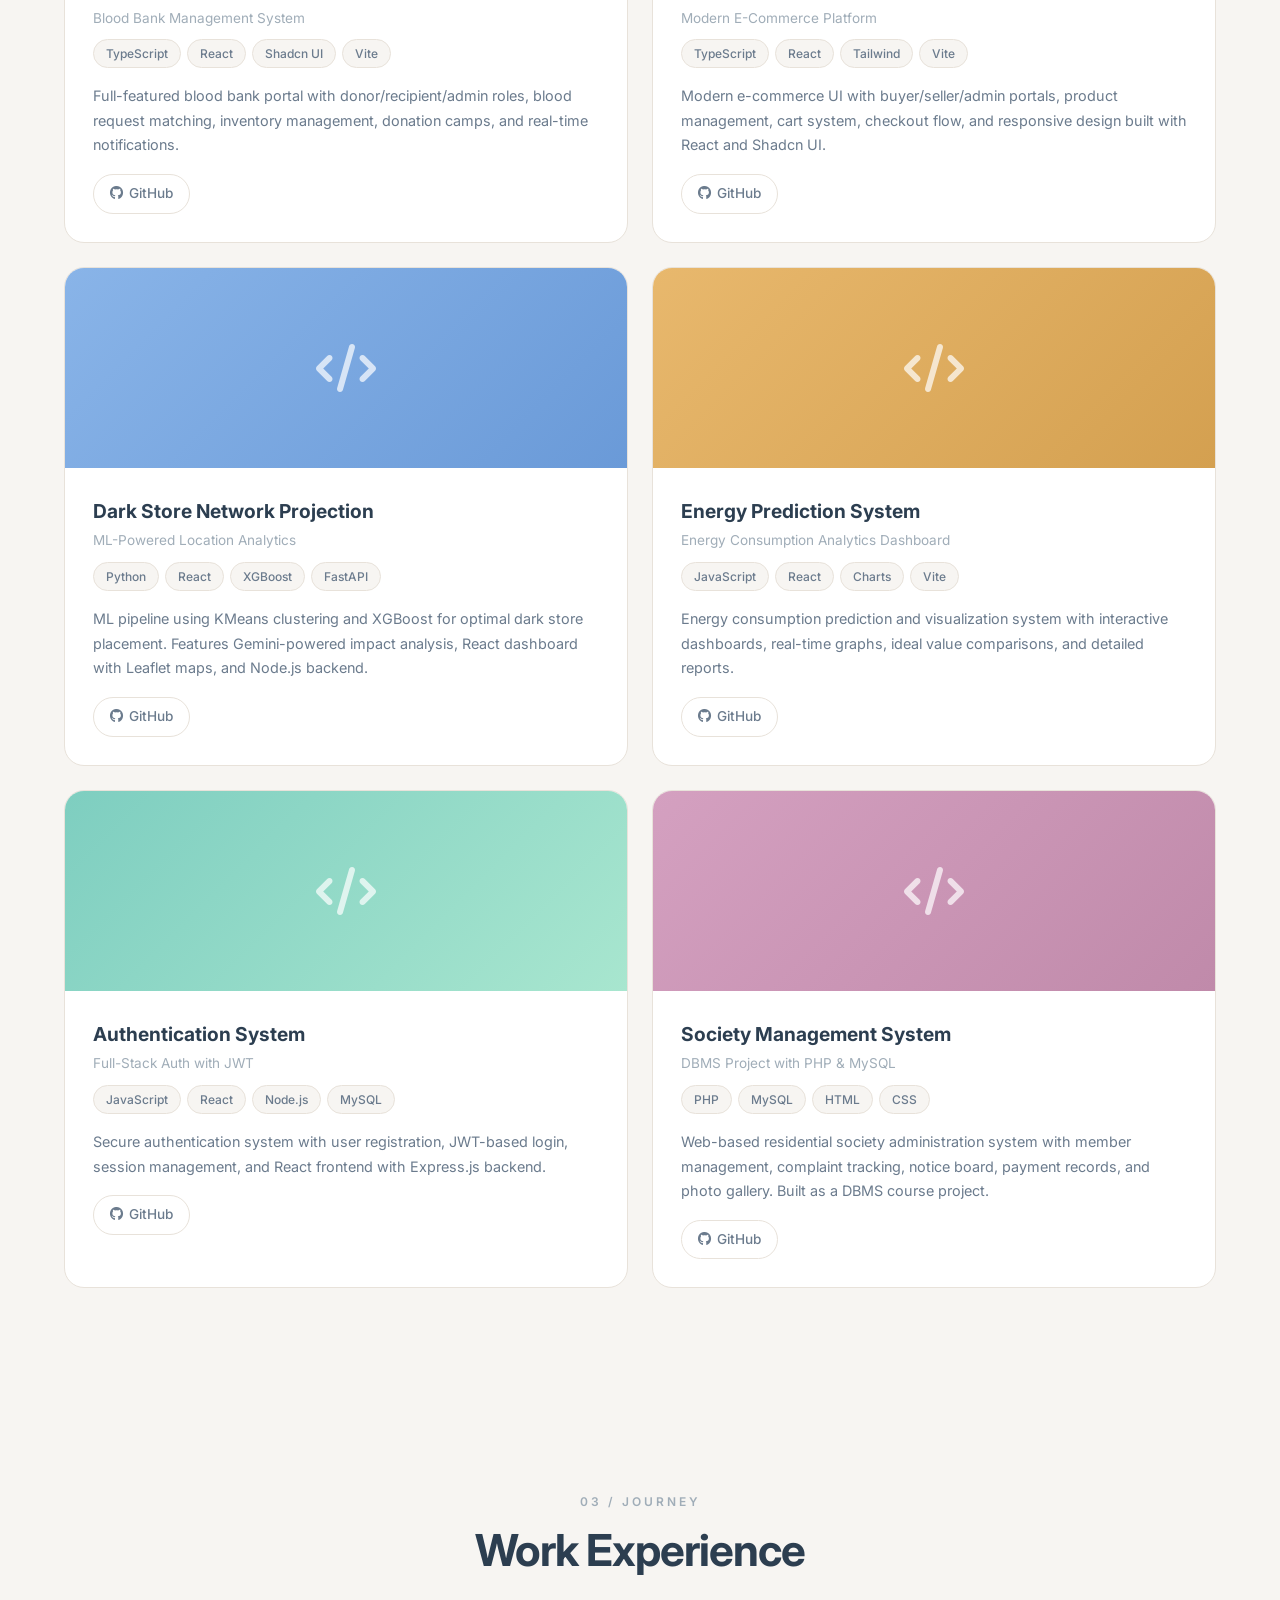
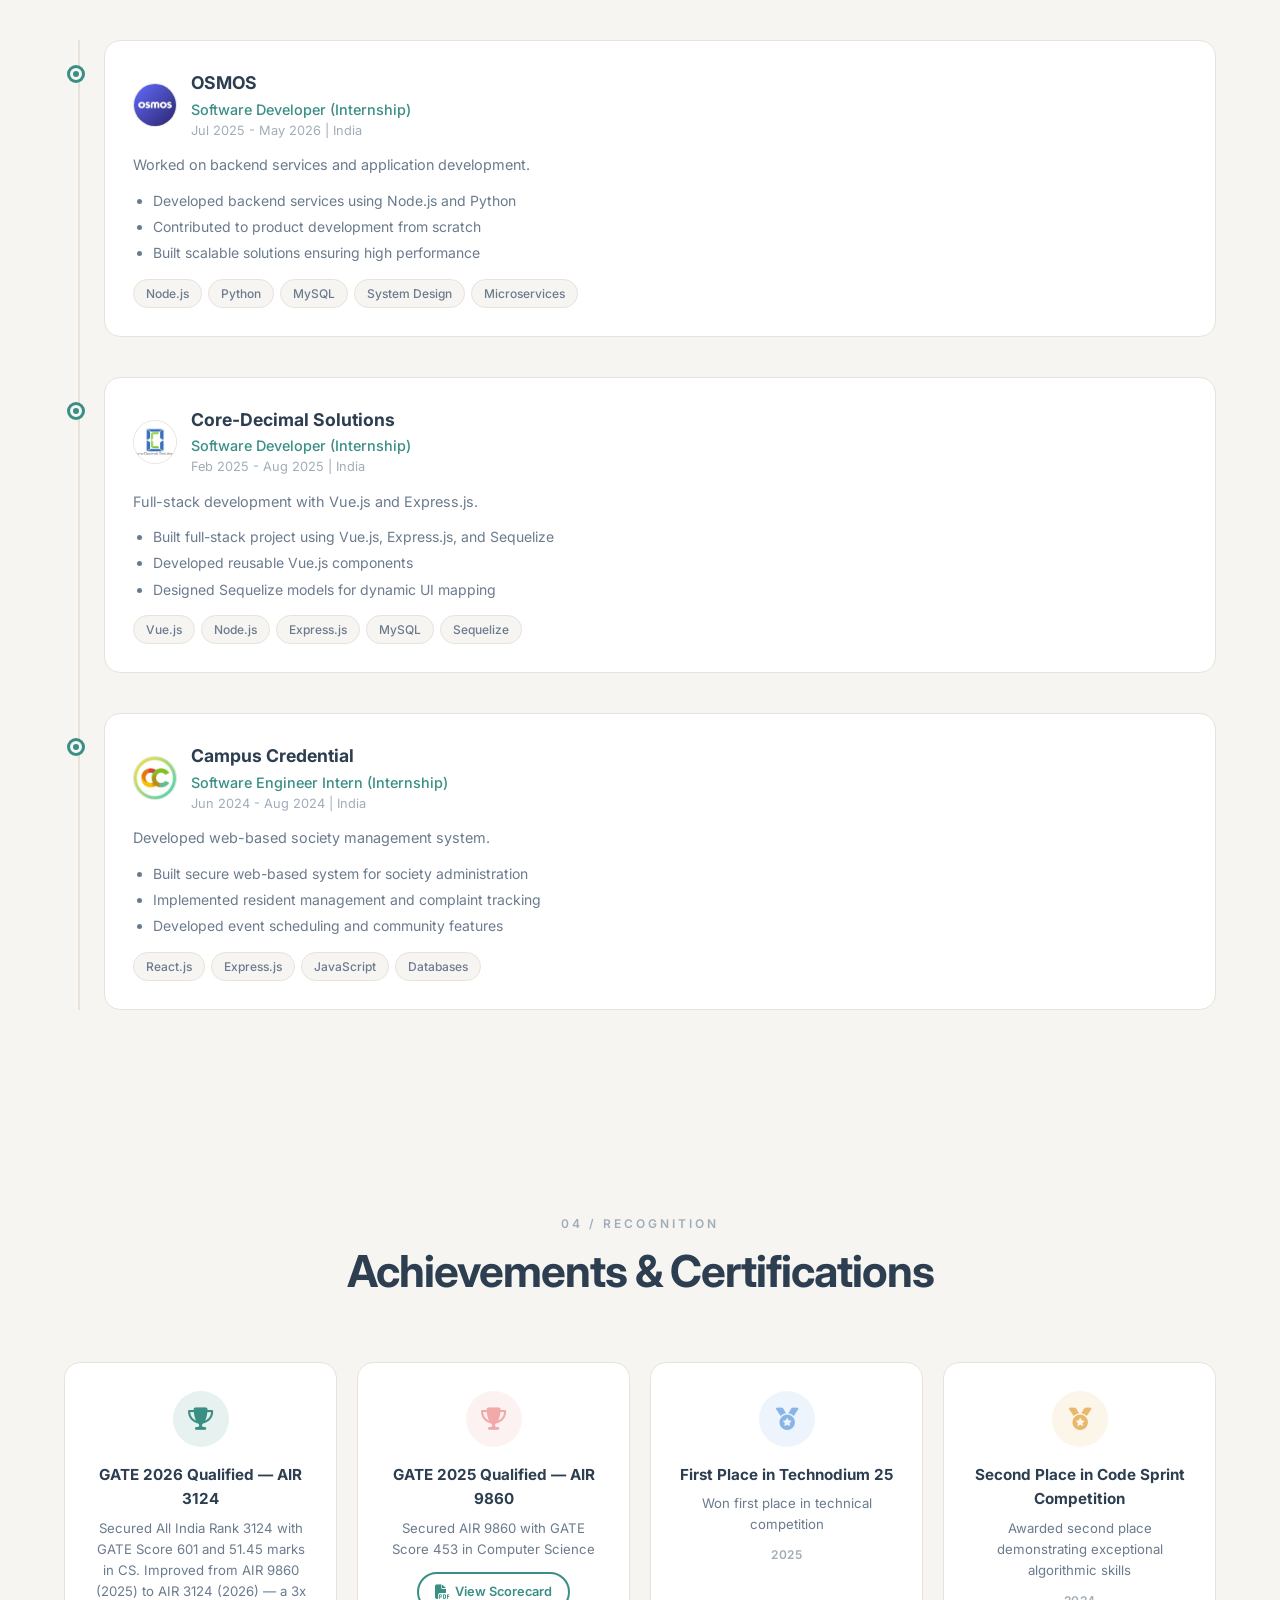
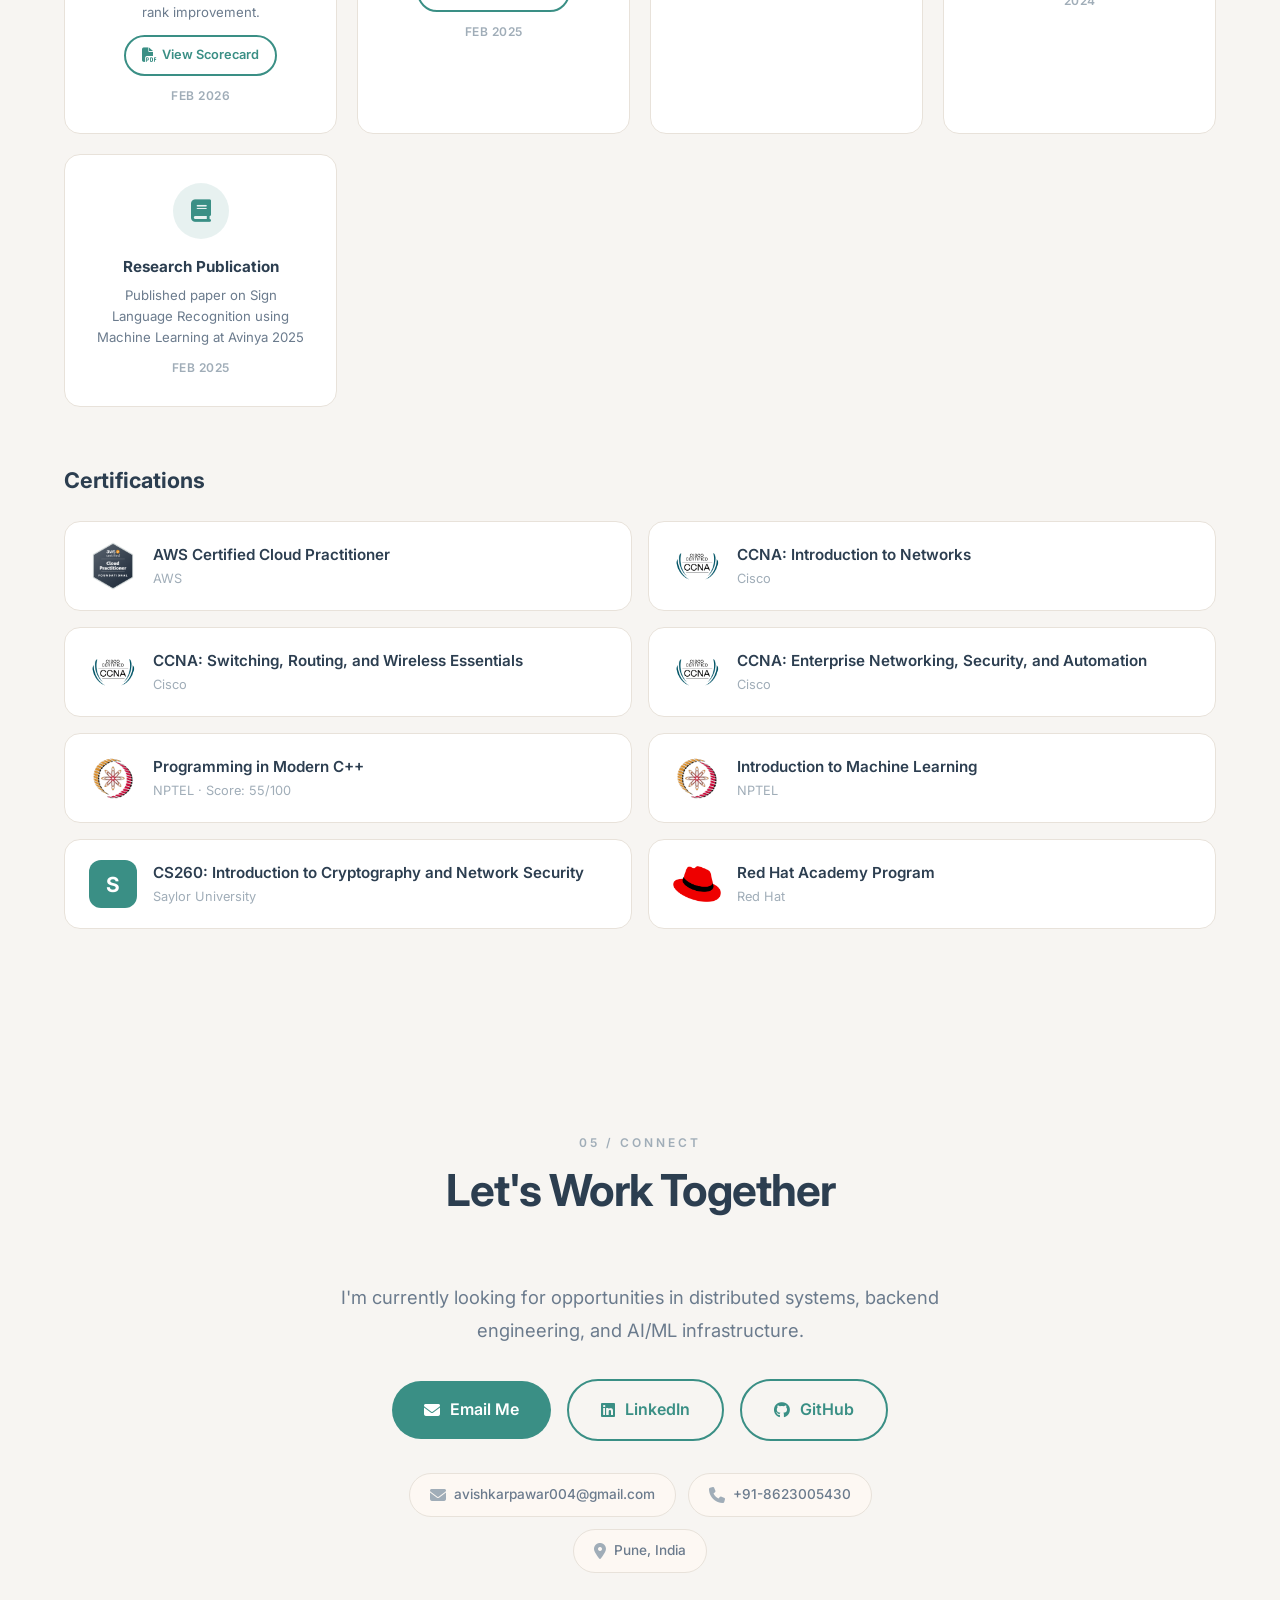
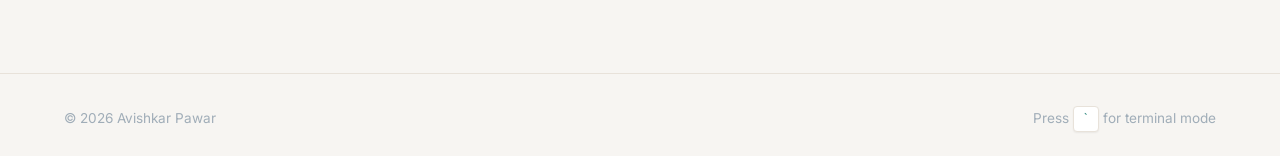
==== commit 141cc30a: "Mtech In IIT dharwad , updates" ====
--- a/index.html
+++ b/index.html
@@ -12,7 +12,7 @@
   <!-- Open Graph -->
   <meta property="og:type" content="website">
   <meta property="og:title" content="Avishkar Pawar — Systems & AI/ML Engineer">
-  <meta property="og:description" content="Final-year Computer Engineering student building production-grade distributed systems, databases, and AI/ML infrastructure from scratch.">
+  <meta property="og:description" content="M.Tech. Computer Science and Engineering student at IIT Dharwad building production-grade distributed systems, databases, and AI/ML infrastructure from scratch.">
   <meta property="og:image" content="https://avishkar-004.github.io/assets/profile.png">
   <meta property="og:url" content="https://avishkar-004.github.io/">
   <meta property="og:site_name" content="Avishkar Pawar Portfolio">
--- a/css/style.css
+++ b/css/style.css
@@ -1097,6 +1097,12 @@
   line-height: 1.7;
 }
 
+.education-entry + .education-entry {
+  margin-top: 14px;
+  padding-top: 14px;
+  border-top: 1px solid var(--border);
+}
+
 /* ===== BENTO GATE CARD ===== */
 .bento-gate {
   display: flex;
